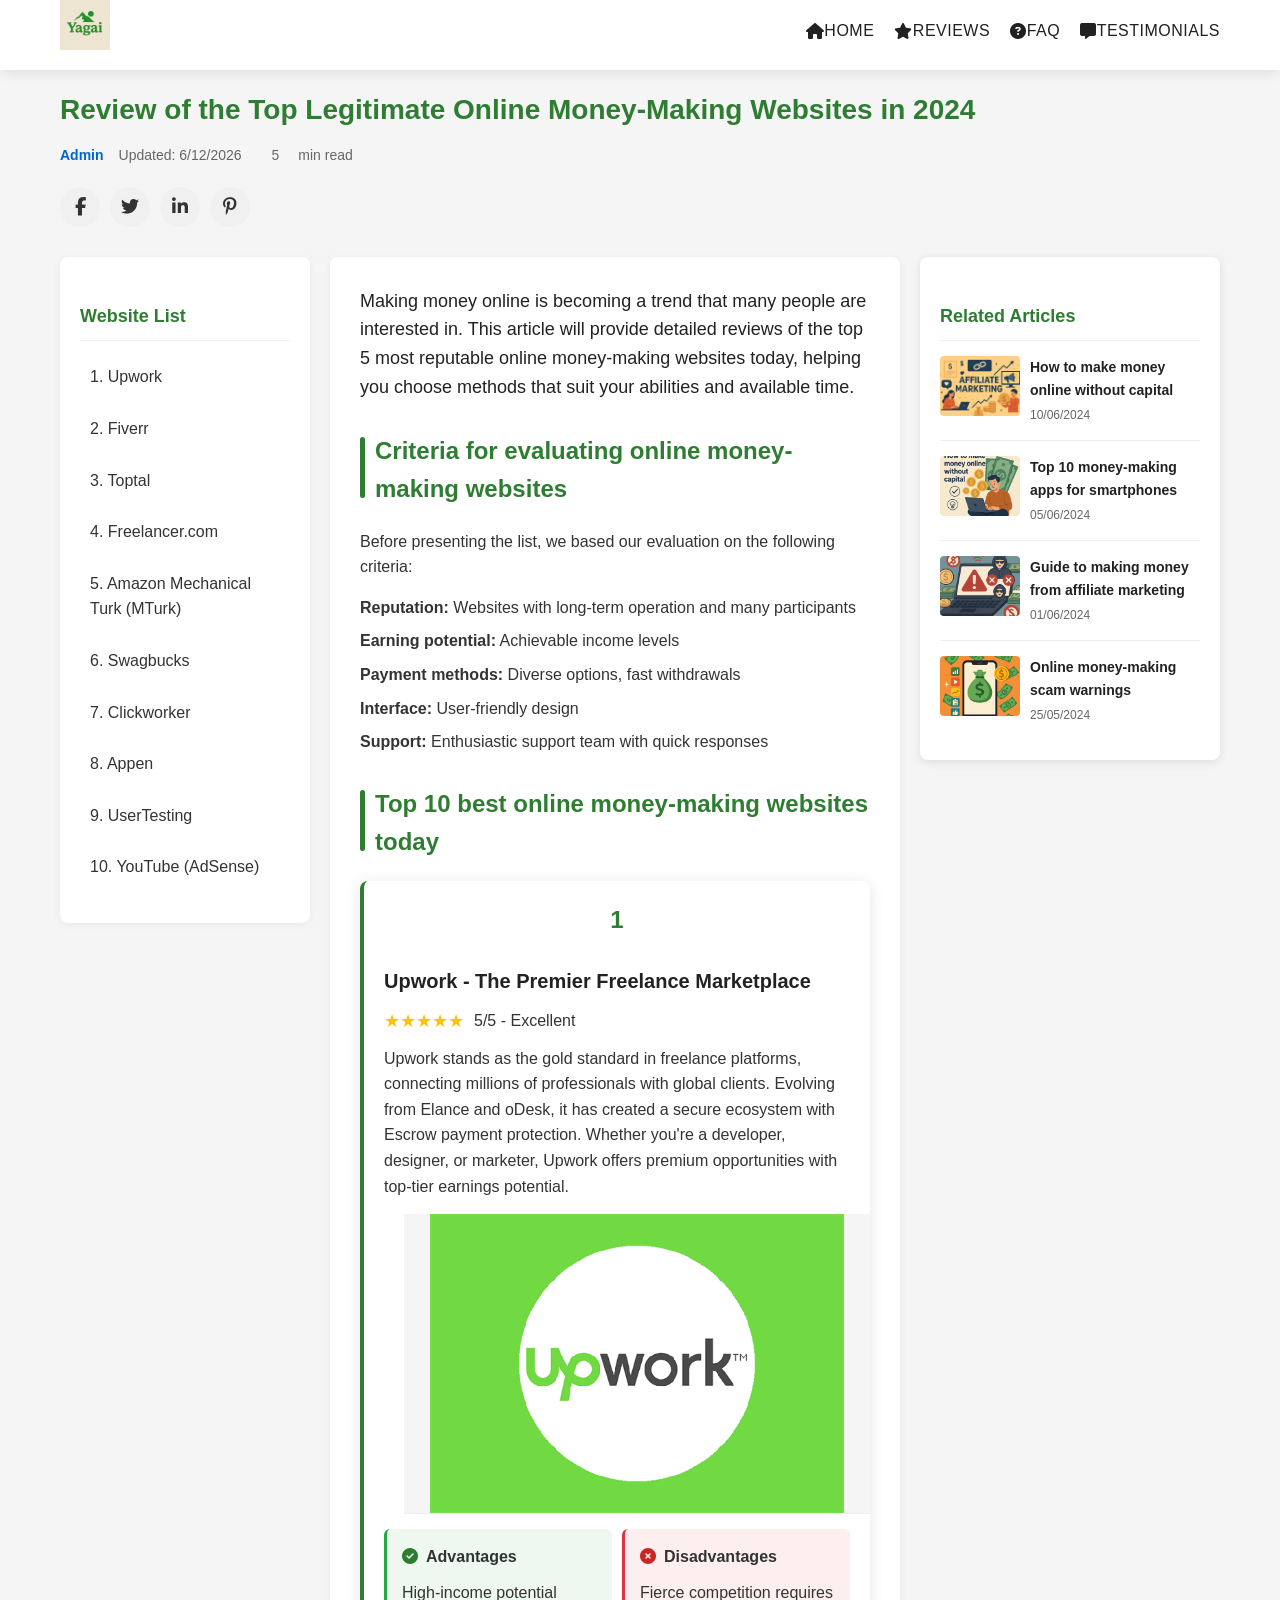
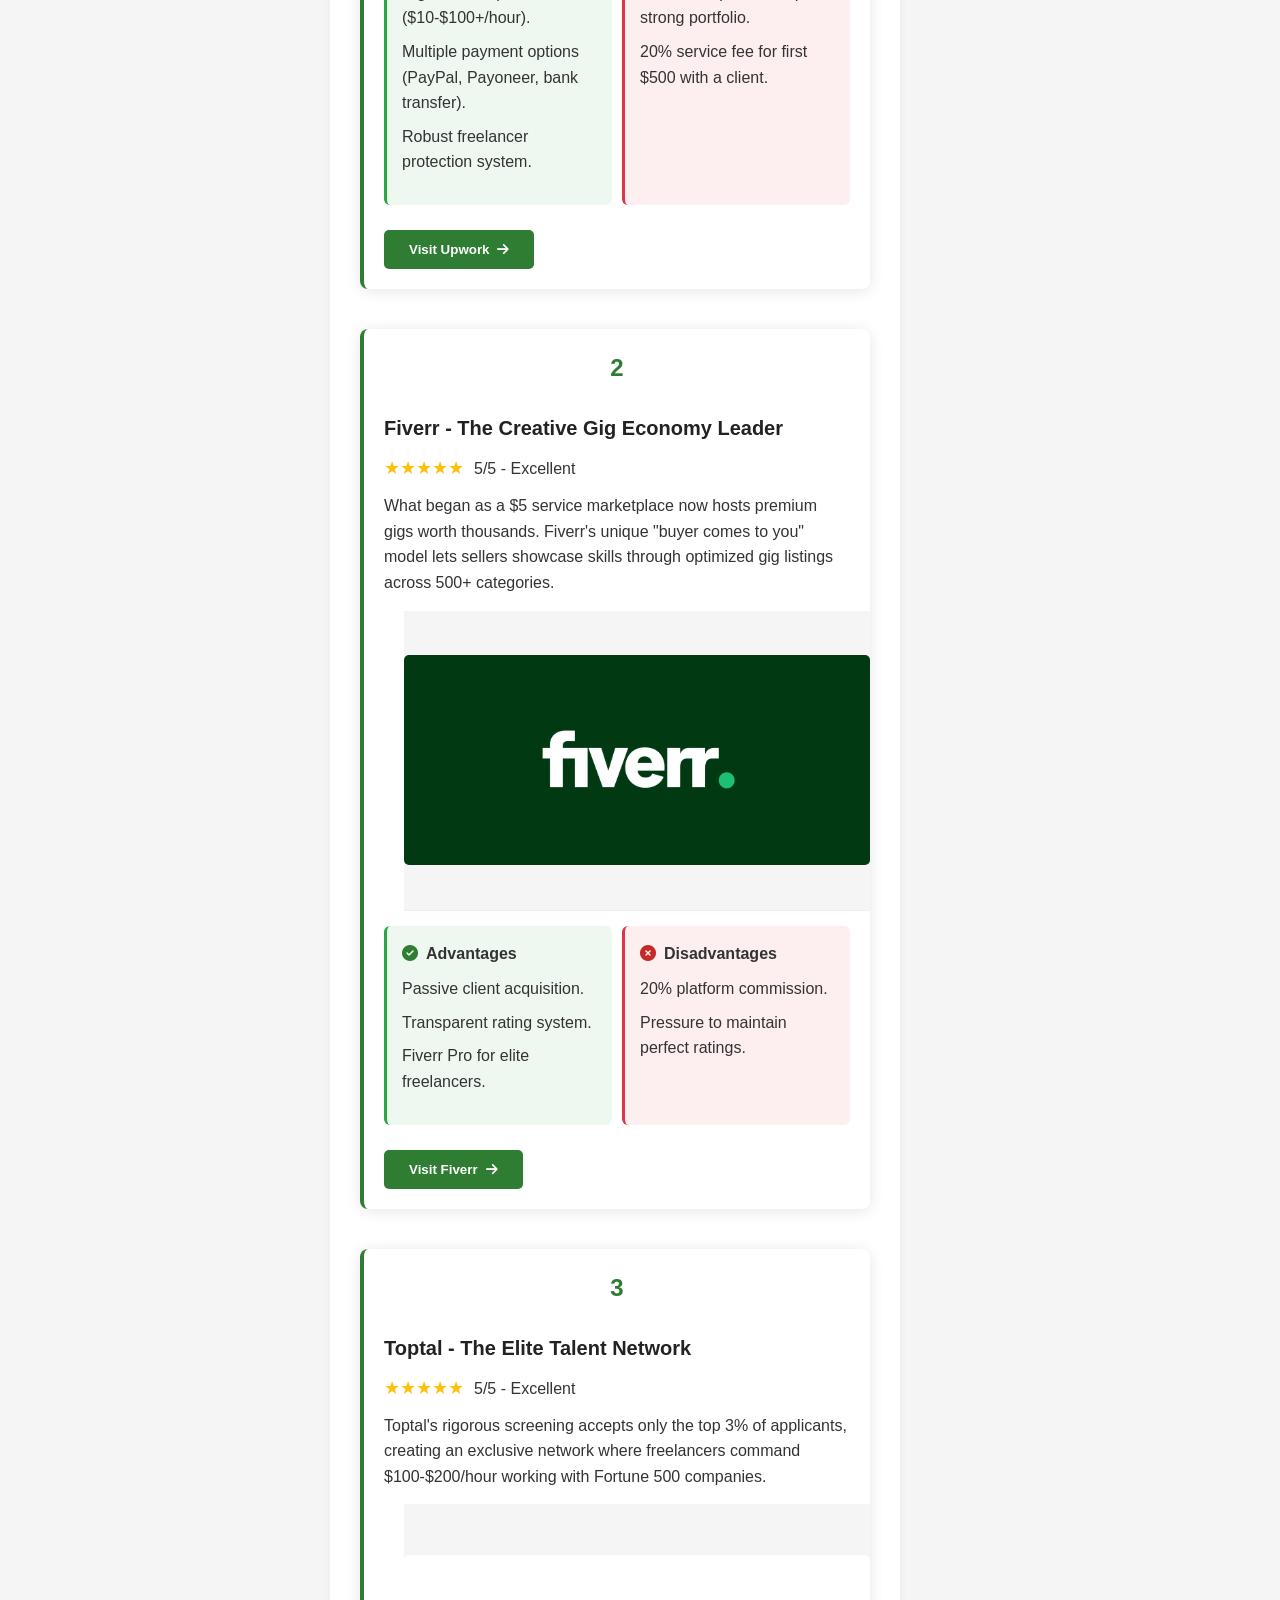
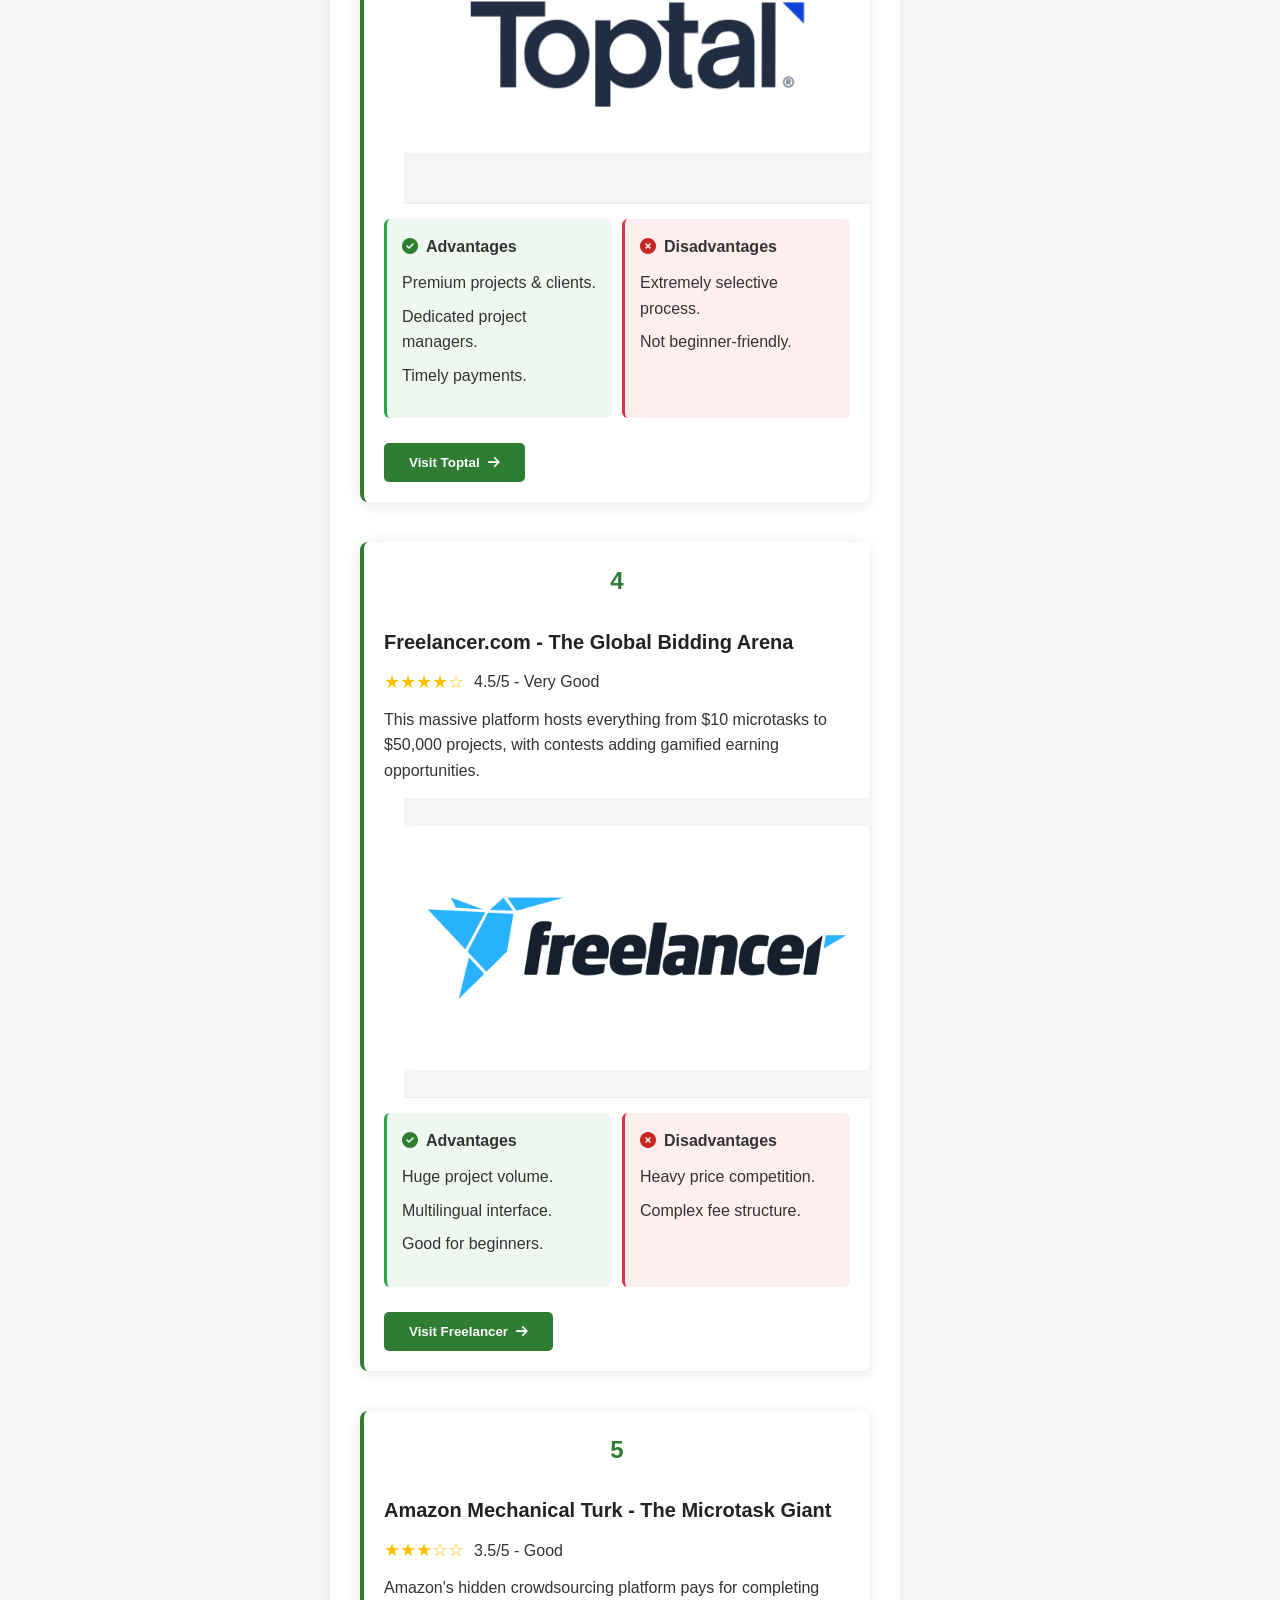
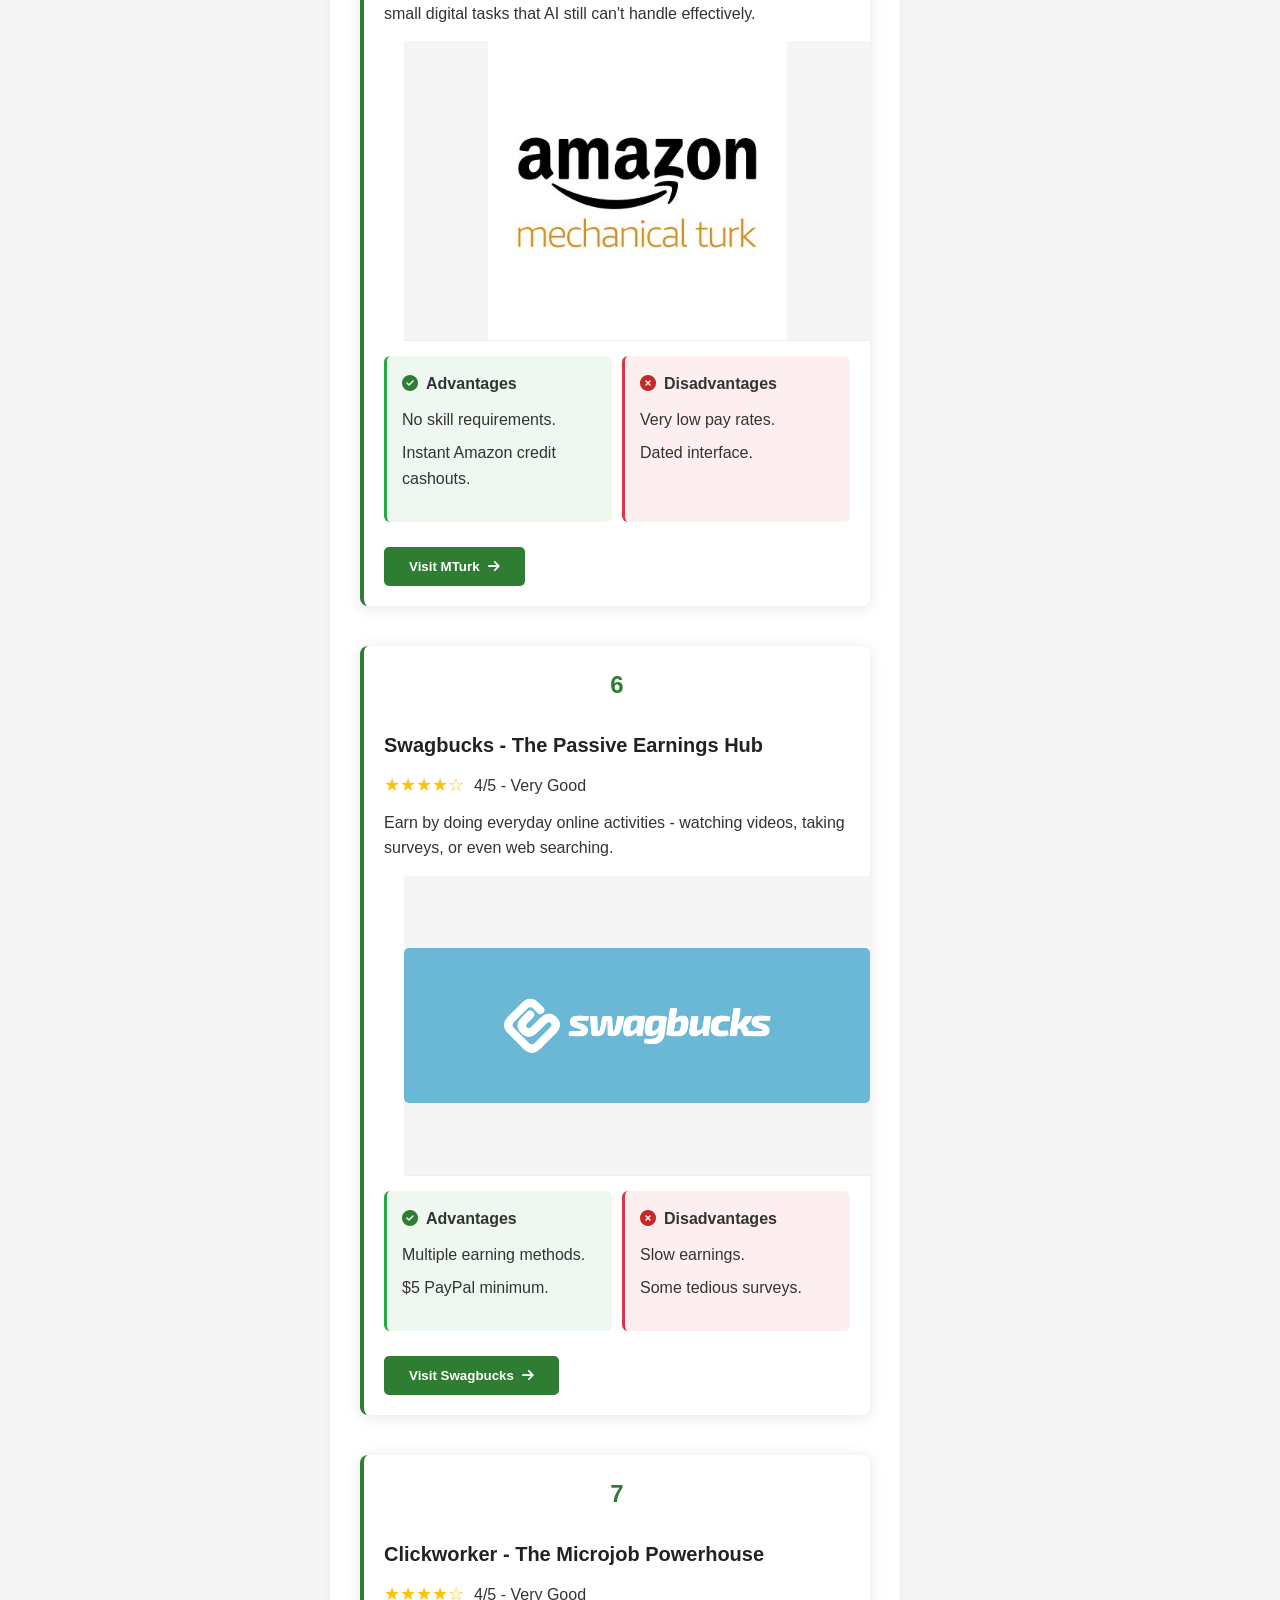
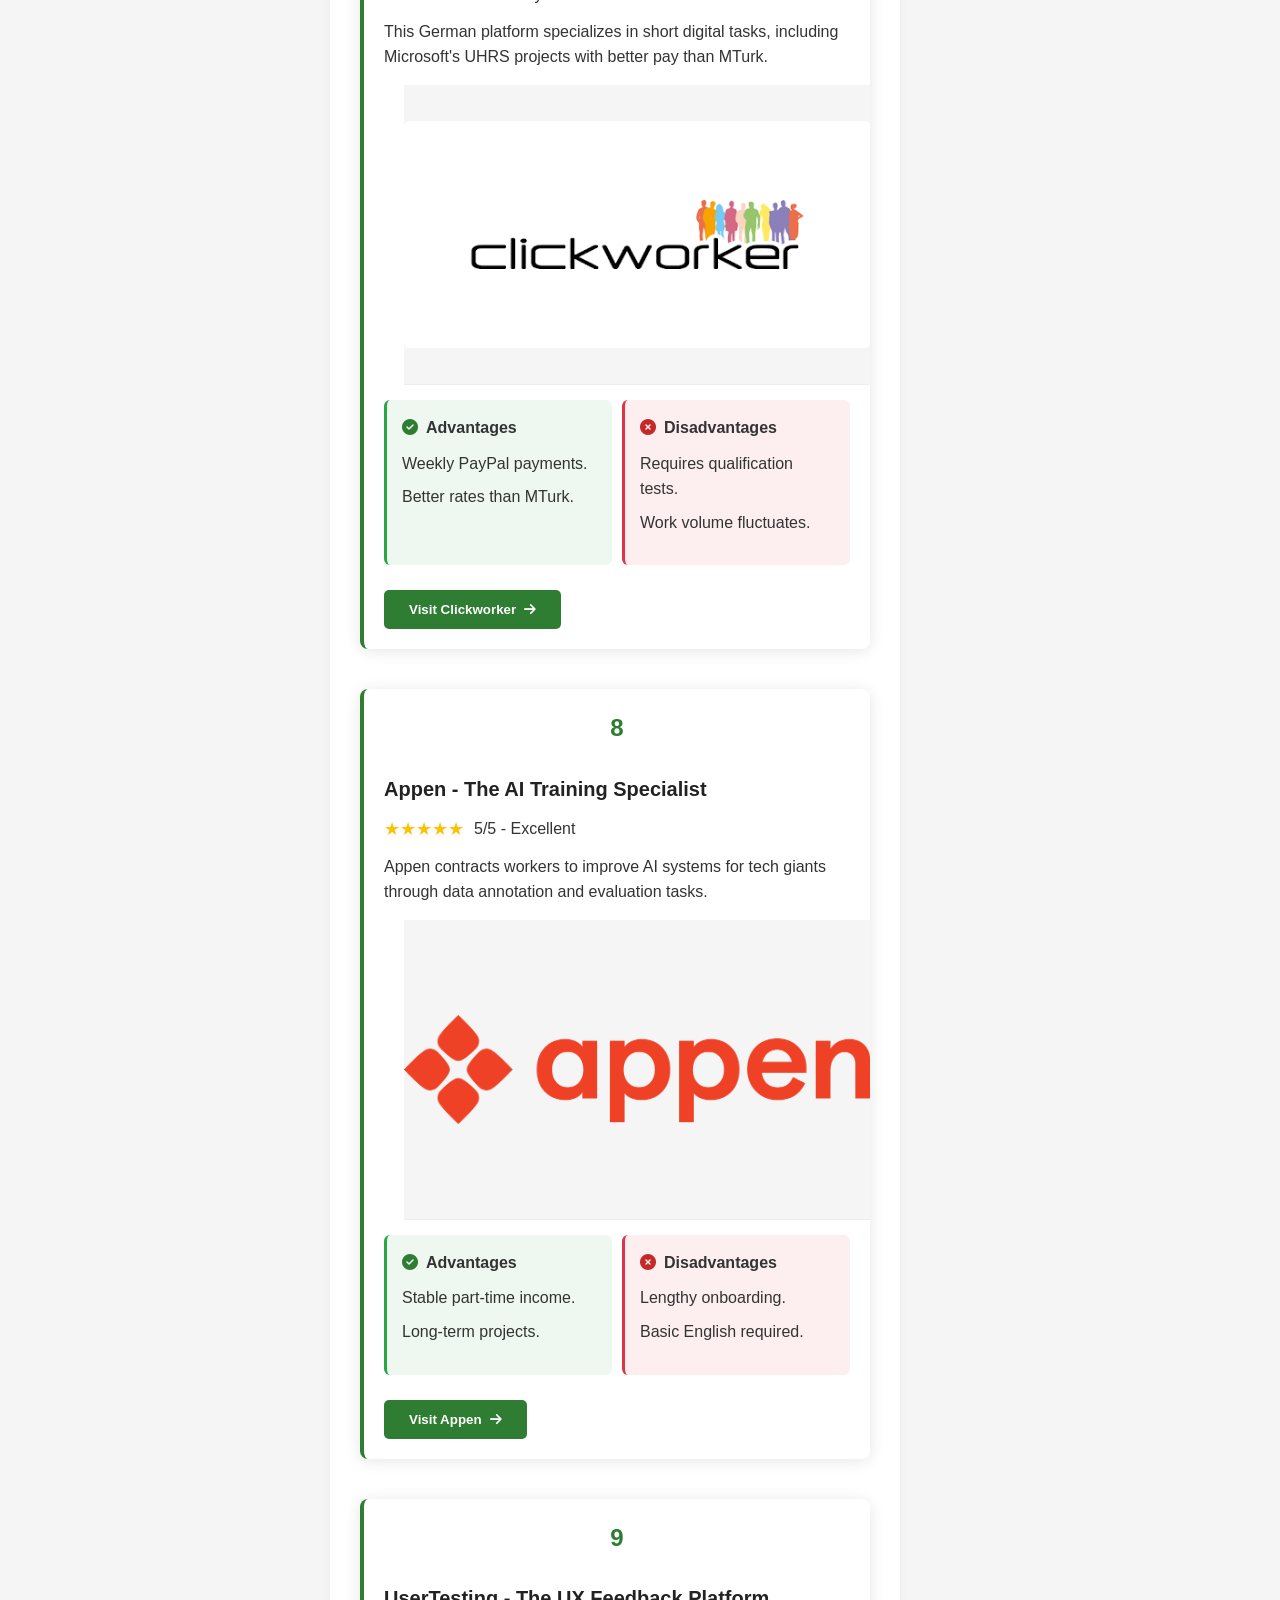
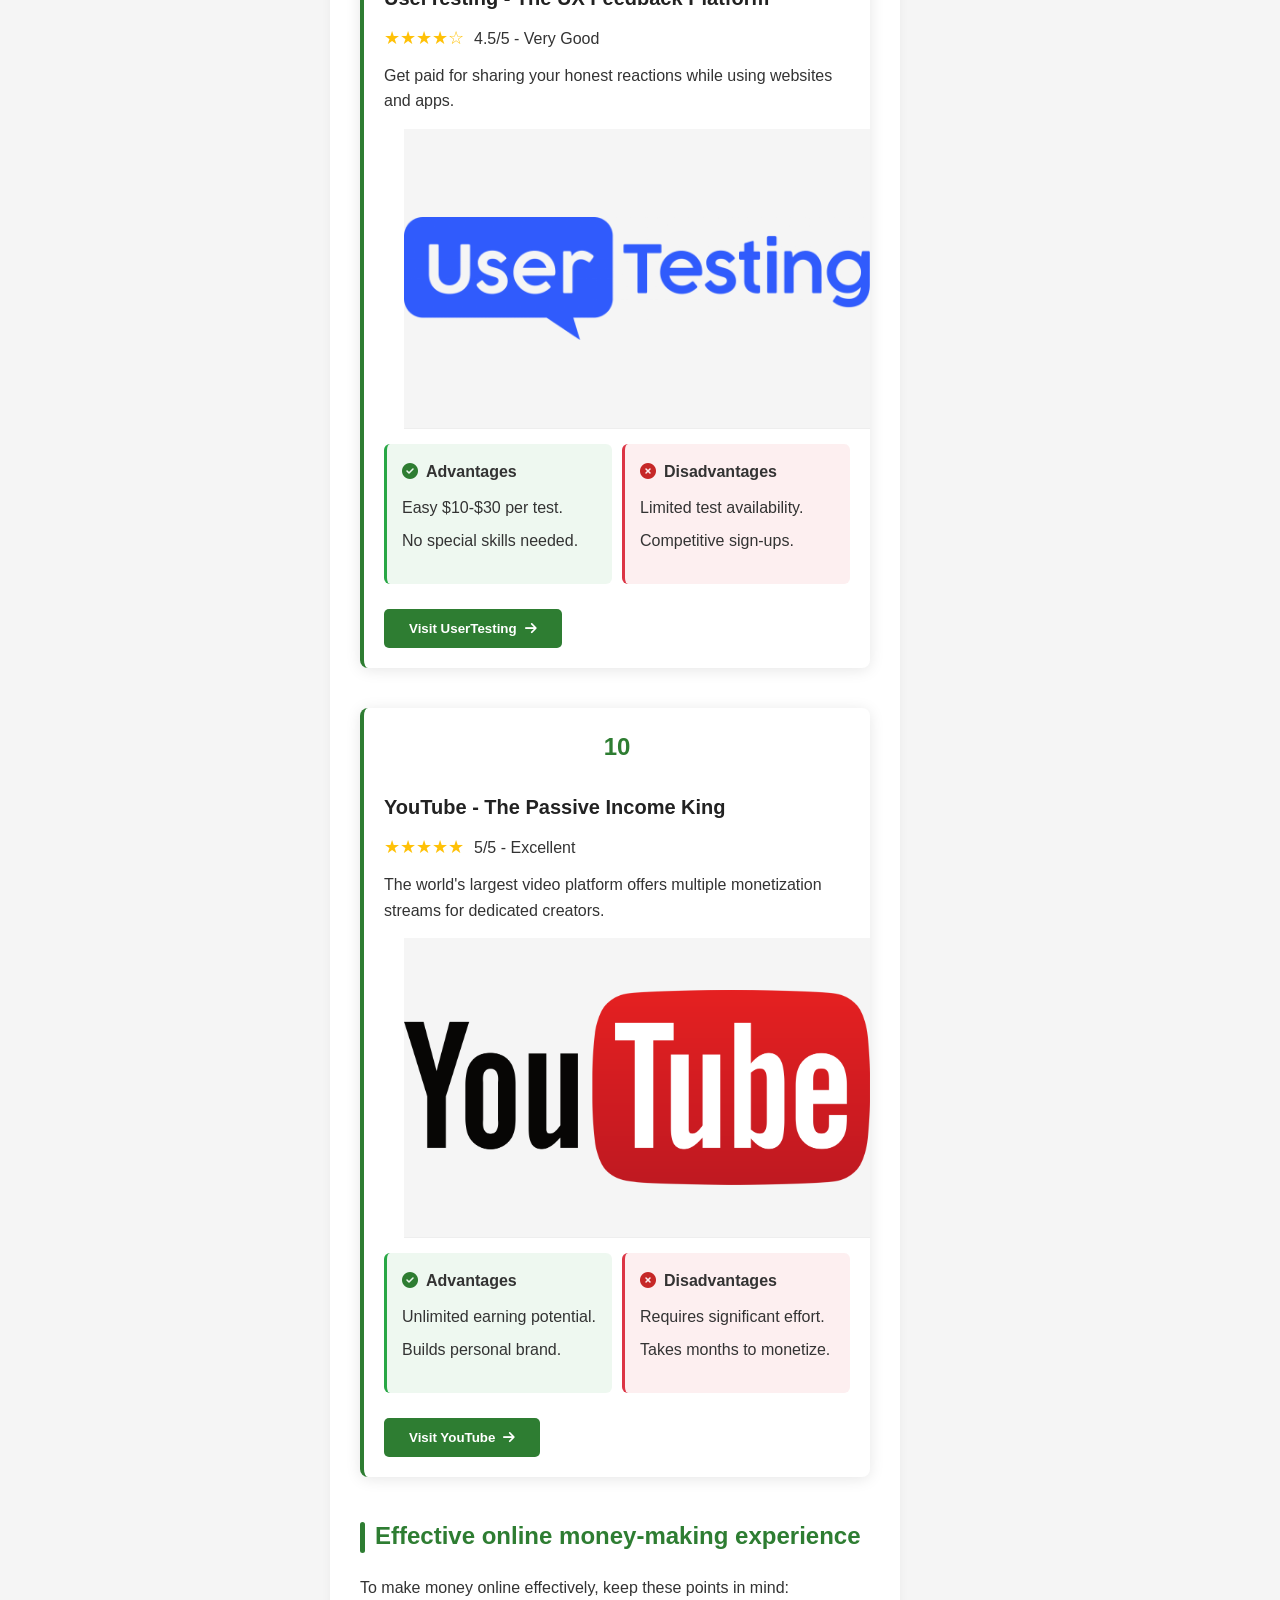
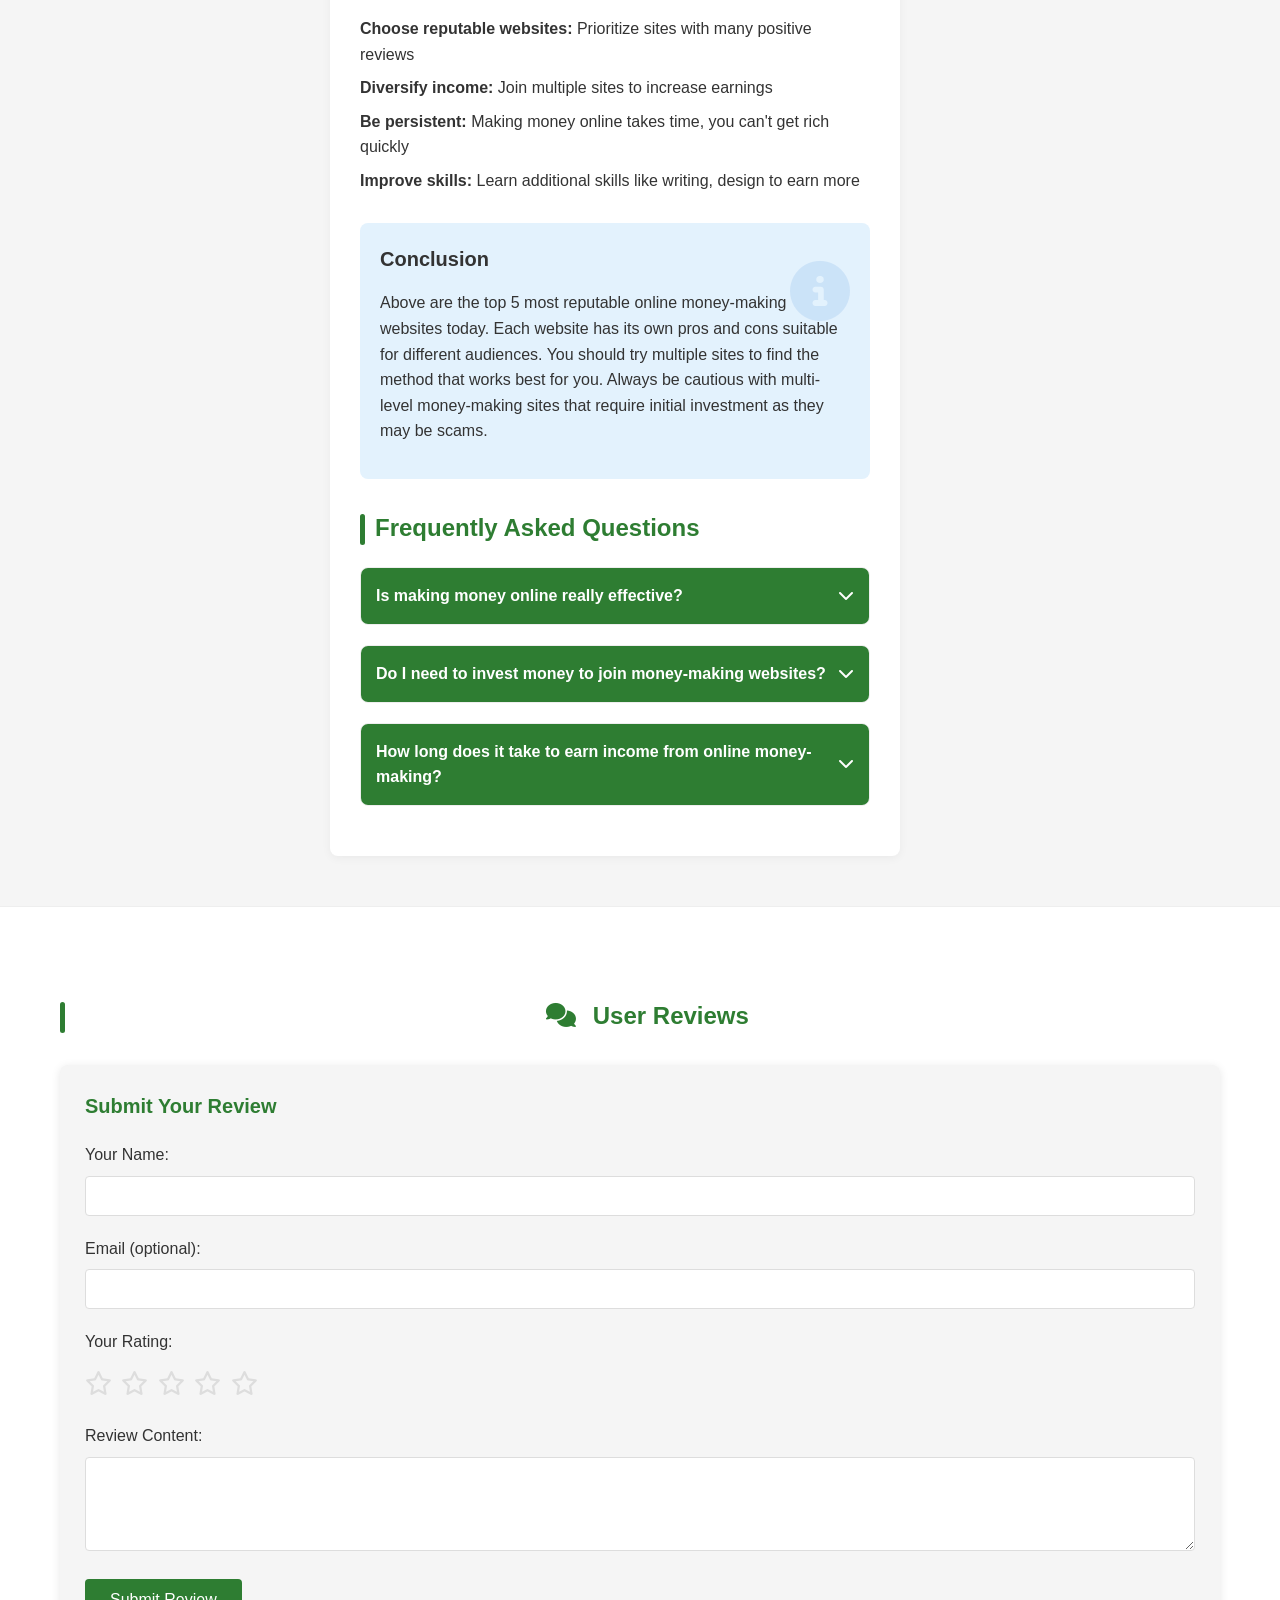
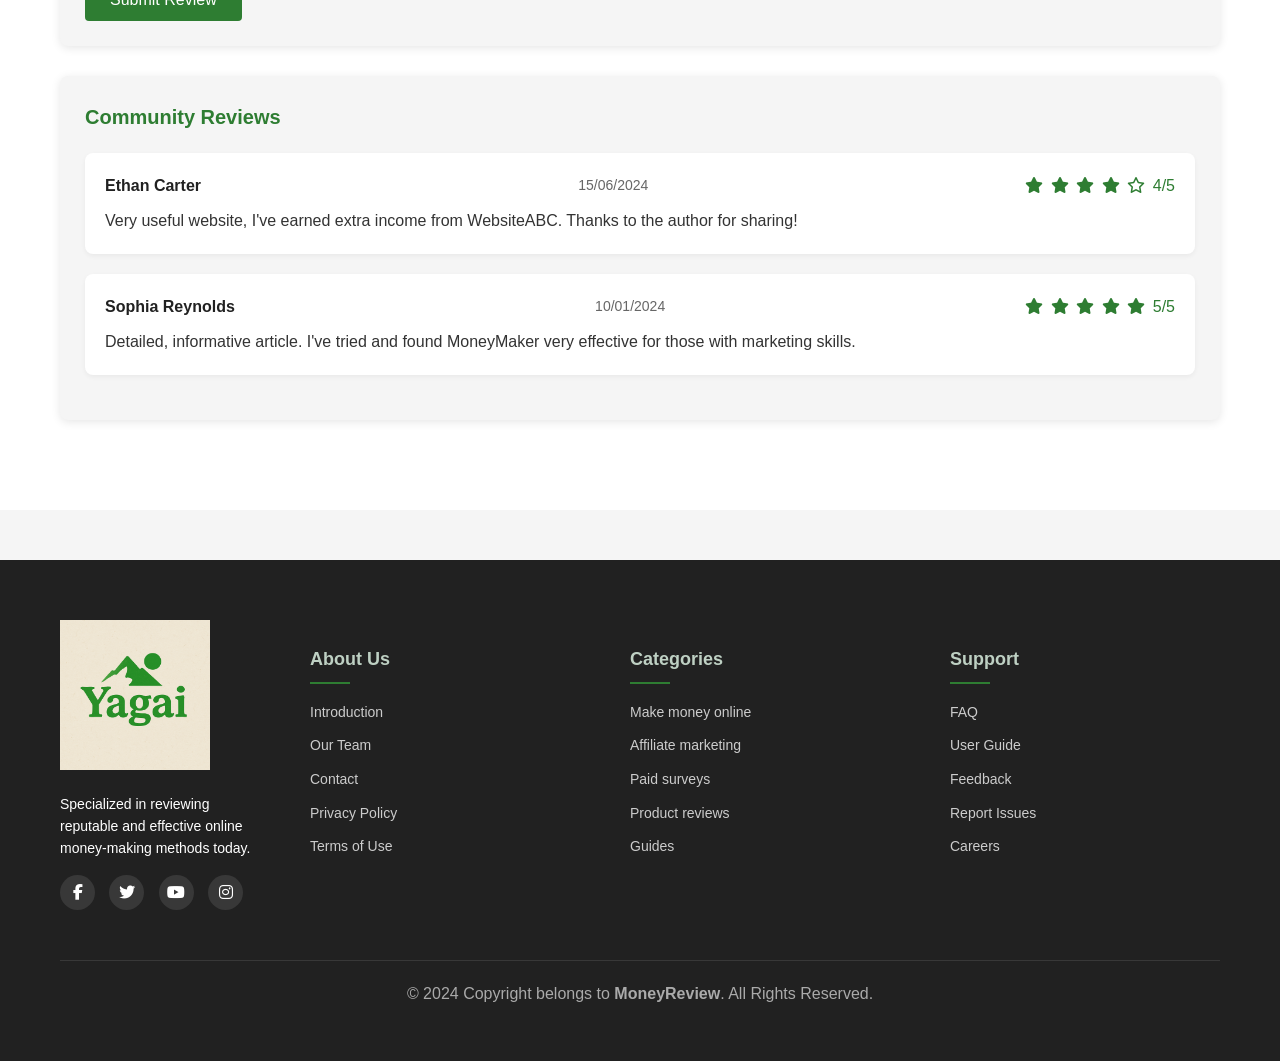
==== index.html @ a1ec7b5f "Update index.html" ====
<!DOCTYPE html>
<html lang="en">
<head>
    <meta charset="UTF-8">
    <meta name="viewport" content="width=device-width, initial-scale=1.0">
    <title>Review of the Top Legitimate Online Money-Making Websites in 2024</title>
    <link rel="stylesheet" href="https://cdnjs.cloudflare.com/ajax/libs/font-awesome/6.4.0/css/all.min.css">
    <link rel="stylesheet" href="test1.css">
    <meta name="ppck-ver" content="dd9d8b29a60fdb5a1adfb98d3df5ed04" />
</head>
<body>
    <div class="loading-bar" id="loadingBar"></div>
    
    <header>
          <div class="header-container">
            <div class="logo">
                <img src="logo.png" alt="MoneyReview Logo">
            </div>
            
            <button class="mobile-menu-btn" id="mobileMenuBtn">
                <i class="fas fa-bars"></i>
            </button>
            
            <nav class="main-nav" id="mainNav">
                <ul>
                    <li><a href="#"><i class="fas fa-home"></i> Home</a></li>
                    <li><a href="#top5"><i class="fas fa-star"></i> Reviews</a></li>
                    <li><a href="#faq"><i class="fas fa-question-circle"></i> FAQ</a></li>
                    <li><a href="#reviews"><i class="fas fa-comment-alt"></i> Testimonials</a></li>
                </ul>
            </nav>
        </div>
    </header>
    
    <div class="container">
        <article>
            <div class="article-header">
                <h1 id="articleTitle">Review of the Top Legitimate Online Money-Making Websites in 2024</h1>
                <div class="meta">
                    <span class="author">Admin</span>
                    <span>Updated: <span id="updateDate">15/06/2024</span></span>
                    <span><span id="readTime">15</span> min read</span>
                </div>
                <div class="social-share">
                    <a href="#" class="facebook" onclick="shareOnFacebook()"><i class="fab fa-facebook-f"></i></a>
                    <a href="#" class="twitter" onclick="shareOnTwitter()"><i class="fab fa-twitter"></i></a>
                    <a href="#" class="linkedin" onclick="shareOnLinkedIn()"><i class="fab fa-linkedin-in"></i></a>
                    <a href="#" class="pinterest" onclick="shareOnPinterest()"><i class="fab fa-pinterest-p"></i></a>
                </div>
            </div>
            
            <div class="article-wrapper">
                <!-- New vertical side menu -->
                <nav class="side-menu" id="sideMenu">
                    <h3 class="menu-title">Website List</h3>
                    <ul class="menu-list">
                        <li><a href="#website1" class="menu-link">1. Upwork</a></li>
                        <li><a href="#website2" class="menu-link">2. Fiverr</a></li>
                        <li><a href="#website3" class="menu-link">3. Toptal</a></li>
                        <li><a href="#website4" class="menu-link">4. Freelancer.com</a></li>
                        <li><a href="#website5" class="menu-link">5. Amazon Mechanical Turk (MTurk)</a></li>
                        <li><a href="#website6" class="menu-link">6. Swagbucks</a></li>
                        <li><a href="#website7" class="menu-link">7. Clickworker</a></li>
                        <li><a href="#website8" class="menu-link">8. Appen</a></li>
                        <li><a href="#website9" class="menu-link">9. UserTesting</a></li>
                        <li><a href="#website10" class="menu-link">10. YouTube (AdSense)</a></li>

                        <!-- Add other items similarly -->
                    </ul>
                </nav>
                
                <!-- Current article content -->
                <div class="article-content" id="articleContent">
                    <p class="intro">Making money online is becoming a trend that many people are interested in. This article will provide detailed reviews of the top 5 most reputable online money-making websites today, helping you choose methods that suit your abilities and available time.</p>
                    
                    <h2>Criteria for evaluating online money-making websites</h2>
                    <p>Before presenting the list, we based our evaluation on the following criteria:</p>
                    <ul>
                        <li><strong>Reputation:</strong> Websites with long-term operation and many participants</li>
                        <li><strong>Earning potential:</strong> Achievable income levels</li>
                        <li><strong>Payment methods:</strong> Diverse options, fast withdrawals</li>
                        <li><strong>Interface:</strong> User-friendly design</li>
                        <li><strong>Support:</strong> Enthusiastic support team with quick responses</li>
                    </ul>
                    <div id="top5">
                    <h2>Top 10 best online money-making websites today</h2>
                    
                    <div class="web-item" id="website1">
    <div class="web-rank">1</div>
    <div class="web-info">
        <h3 class="web-name">Upwork - The Premier Freelance Marketplace</h3>
        <div class="rating">
            <div class="stars">★★★★★</div>
            <span>5/5 - Excellent</span>
        </div>
        <p>Upwork stands as the gold standard in freelance platforms, connecting millions of professionals with global clients. Evolving from Elance and oDesk, it has created a secure ecosystem with Escrow payment protection. Whether you're a developer, designer, or marketer, Upwork offers premium opportunities with top-tier earnings potential.</p>
        <div class="web-image">
          <img src="upwork.png" alt="Upwork" loading="lazy">
        </div>
        <div class="pros-cons">
            <div class="pros">
                <h4>Advantages</h4>
                <ul>
                    <li>High-income potential ($10-$100+/hour).</li>
                    <li>Multiple payment options (PayPal, Payoneer, bank transfer).</li>
                    <li>Robust freelancer protection system.</li>
                </ul>
            </div>
            <div class="cons">
                <h4>Disadvantages</h4>
                <ul>
                    <li>Fierce competition requires strong portfolio.</li>
                    <li>20% service fee for first $500 with a client.</li>
                </ul>
            </div>
        </div>
        <button class="visit-btn" onclick="visitWebsite('website1', 'https://www.upwork.com')">Visit Upwork</button>
    </div>
</div>

<div class="web-item" id="website2">
    <div class="web-rank">2</div>
    <div class="web-info">
        <h3 class="web-name">Fiverr - The Creative Gig Economy Leader</h3>
        <div class="rating">
            <div class="stars">★★★★★</div>
            <span>5/5 - Excellent</span>
        </div>
        <p>What began as a $5 service marketplace now hosts premium gigs worth thousands. Fiverr's unique "buyer comes to you" model lets sellers showcase skills through optimized gig listings across 500+ categories.</p>
        <div class="web-image">
          <img src="fiverr.png" alt="Fiverr" loading="lazy">
        </div>
        <div class="pros-cons">
            <div class="pros">
                <h4>Advantages</h4>
                <ul>
                    <li>Passive client acquisition.</li>
                    <li>Transparent rating system.</li>
                    <li>Fiverr Pro for elite freelancers.</li>
                </ul>
            </div>
            <div class="cons">
                <h4>Disadvantages</h4>
                <ul>
                    <li>20% platform commission.</li>
                    <li>Pressure to maintain perfect ratings.</li>
                </ul>
            </div>
        </div>
        <button class="visit-btn" onclick="visitWebsite('website2', 'https://www.fiverr.com')">Visit Fiverr</button>
    </div>
</div>

<div class="web-item" id="website3">
    <div class="web-rank">3</div>
    <div class="web-info">
        <h3 class="web-name">Toptal - The Elite Talent Network</h3>
        <div class="rating">
            <div class="stars">★★★★★</div>
            <span>5/5 - Excellent</span>
        </div>
        <p>Toptal's rigorous screening accepts only the top 3% of applicants, creating an exclusive network where freelancers command $100-$200/hour working with Fortune 500 companies.</p>
        <div class="web-image">
          <img src="toptal.png" alt="Toptal" loading="lazy">
        </div>
        <div class="pros-cons">
            <div class="pros">
                <h4>Advantages</h4>
                <ul>
                    <li>Premium projects & clients.</li>
                    <li>Dedicated project managers.</li>
                    <li>Timely payments.</li>
                </ul>
            </div>
            <div class="cons">
                <h4>Disadvantages</h4>
                <ul>
                    <li>Extremely selective process.</li>
                    <li>Not beginner-friendly.</li>
                </ul>
            </div>
        </div>
        <button class="visit-btn" onclick="visitWebsite('website3', 'https://www.toptal.com')">Visit Toptal</button>
    </div>
</div>

<div class="web-item" id="website4">
    <div class="web-rank">4</div>
    <div class="web-info">
        <h3 class="web-name">Freelancer.com - The Global Bidding Arena</h3>
        <div class="rating">
            <div class="stars">★★★★☆</div>
            <span>4.5/5 - Very Good</span>
        </div>
        <p>This massive platform hosts everything from $10 microtasks to $50,000 projects, with contests adding gamified earning opportunities.</p>
        <div class="web-image">
          <img src="freelancer.png" alt="Freelancer" loading="lazy">
        </div>
        <div class="pros-cons">
            <div class="pros">
                <h4>Advantages</h4>
                <ul>
                    <li>Huge project volume.</li>
                    <li>Multilingual interface.</li>
                    <li>Good for beginners.</li>
                </ul>
            </div>
            <div class="cons">
                <h4>Disadvantages</h4>
                <ul>
                    <li>Heavy price competition.</li>
                    <li>Complex fee structure.</li>
                </ul>
            </div>
        </div>
        <button class="visit-btn" onclick="visitWebsite('website4', 'https://www.freelancer.com')">Visit Freelancer</button>
    </div>
</div>

<div class="web-item" id="website5">
    <div class="web-rank">5</div>
    <div class="web-info">
        <h3 class="web-name">Amazon Mechanical Turk - The Microtask Giant</h3>
        <div class="rating">
            <div class="stars">★★★☆☆</div>
            <span>3.5/5 - Good</span>
        </div>
        <p>Amazon's hidden crowdsourcing platform pays for completing small digital tasks that AI still can't handle effectively.</p>
        <div class="web-image">
          <img src="amazon.jpg" alt="MTurk" loading="lazy">
        </div>
        <div class="pros-cons">
            <div class="pros">
                <h4>Advantages</h4>
                <ul>
                    <li>No skill requirements.</li>
                    <li>Instant Amazon credit cashouts.</li>
                </ul>
            </div>
            <div class="cons">
                <h4>Disadvantages</h4>
                <ul>
                    <li>Very low pay rates.</li>
                    <li>Dated interface.</li>
                </ul>
            </div>
        </div>
        <button class="visit-btn" onclick="visitWebsite('website5', 'https://www.mturk.com')">Visit MTurk</button>
    </div>
</div>

<div class="web-item" id="website6">
    <div class="web-rank">6</div>
    <div class="web-info">
        <h3 class="web-name">Swagbucks - The Passive Earnings Hub</h3>
        <div class="rating">
            <div class="stars">★★★★☆</div>
            <span>4/5 - Very Good</span>
        </div>
        <p>Earn by doing everyday online activities - watching videos, taking surveys, or even web searching.</p>
        <div class="web-image">
          <img src="swagbucks.png" alt="Swagbucks" loading="lazy">
        </div>
        <div class="pros-cons">
            <div class="pros">
                <h4>Advantages</h4>
                <ul>
                    <li>Multiple earning methods.</li>
                    <li>$5 PayPal minimum.</li>
                </ul>
            </div>
            <div class="cons">
                <h4>Disadvantages</h4>
                <ul>
                    <li>Slow earnings.</li>
                    <li>Some tedious surveys.</li>
                </ul>
            </div>
        </div>
        <button class="visit-btn" onclick="visitWebsite('website6', 'https://www.swagbucks.com')">Visit Swagbucks</button>
    </div>
</div>

<div class="web-item" id="website7">
    <div class="web-rank">7</div>
    <div class="web-info">
        <h3 class="web-name">Clickworker - The Microjob Powerhouse</h3>
        <div class="rating">
            <div class="stars">★★★★☆</div>
            <span>4/5 - Very Good</span>
        </div>
        <p>This German platform specializes in short digital tasks, including Microsoft's UHRS projects with better pay than MTurk.</p>
        <div class="web-image">
          <img src="clickworker.png" alt="Clickworker" loading="lazy">
        </div>
        <div class="pros-cons">
            <div class="pros">
                <h4>Advantages</h4>
                <ul>
                    <li>Weekly PayPal payments.</li>
                    <li>Better rates than MTurk.</li>
                </ul>
            </div>
            <div class="cons">
                <h4>Disadvantages</h4>
                <ul>
                    <li>Requires qualification tests.</li>
                    <li>Work volume fluctuates.</li>
                </ul>
            </div>
        </div>
        <button class="visit-btn" onclick="visitWebsite('website7', 'https://www.clickworker.com')">Visit Clickworker</button>
    </div>
</div>

<div class="web-item" id="website8">
    <div class="web-rank">8</div>
    <div class="web-info">
        <h3 class="web-name">Appen - The AI Training Specialist</h3>
        <div class="rating">
            <div class="stars">★★★★★</div>
            <span>5/5 - Excellent</span>
        </div>
        <p>Appen contracts workers to improve AI systems for tech giants through data annotation and evaluation tasks.</p>
        <div class="web-image">
          <img src="Appen.webp" alt="Appen" loading="lazy">
        </div>
        <div class="pros-cons">
            <div class="pros">
                <h4>Advantages</h4>
                <ul>
                    <li>Stable part-time income.</li>
                    <li>Long-term projects.</li>
                </ul>
            </div>
            <div class="cons">
                <h4>Disadvantages</h4>
                <ul>
                    <li>Lengthy onboarding.</li>
                    <li>Basic English required.</li>
                </ul>
            </div>
        </div>
        <button class="visit-btn" onclick="visitWebsite('website8', 'https://www.appen.com')">Visit Appen</button>
    </div>
</div>

<div class="web-item" id="website9">
    <div class="web-rank">9</div>
    <div class="web-info">
        <h3 class="web-name">UserTesting - The UX Feedback Platform</h3>
        <div class="rating">
            <div class="stars">★★★★☆</div>
            <span>4.5/5 - Very Good</span>
        </div>
        <p>Get paid for sharing your honest reactions while using websites and apps.</p>
        <div class="web-image">
          <img src="user.webp" alt="UserTesting" loading="lazy">
        </div>
        <div class="pros-cons">
            <div class="pros">
                <h4>Advantages</h4>
                <ul>
                    <li>Easy $10-$30 per test.</li>
                    <li>No special skills needed.</li>
                </ul>
            </div>
            <div class="cons">
                <h4>Disadvantages</h4>
                <ul>
                    <li>Limited test availability.</li>
                    <li>Competitive sign-ups.</li>
                </ul>
            </div>
        </div>
        <button class="visit-btn" onclick="visitWebsite('website9', 'https://www.usertesting.com')">Visit UserTesting</button>
    </div>
</div>

<div class="web-item" id="website10">
    <div class="web-rank">10</div>
    <div class="web-info">
        <h3 class="web-name">YouTube - The Passive Income King</h3>
        <div class="rating">
            <div class="stars">★★★★★</div>
            <span>5/5 - Excellent</span>
        </div>
        <p>The world's largest video platform offers multiple monetization streams for dedicated creators.</p>
        <div class="web-image">
          <img src="youtube.png" alt="YouTube" loading="lazy">
        </div>
        <div class="pros-cons">
            <div class="pros">
                <h4>Advantages</h4>
                <ul>
                    <li>Unlimited earning potential.</li>
                    <li>Builds personal brand.</li>
                </ul>
            </div>
            <div class="cons">
                <h4>Disadvantages</h4>
                <ul>
                    <li>Requires significant effort.</li>
                    <li>Takes months to monetize.</li>
                </ul>
            </div>
        </div>
        <button class="visit-btn" onclick="visitWebsite('website10', 'https://www.youtube.com')">Visit YouTube</button>
    </div>
</div>
                    
                    <!-- Other websites can be added similarly -->
                    
                    <h2>Effective online money-making experience</h2>
                    <p>To make money online effectively, keep these points in mind:</p>
                    <ul>
                        <li><strong>Choose reputable websites:</strong> Prioritize sites with many positive reviews</li>
                        <li><strong>Diversify income:</strong> Join multiple sites to increase earnings</li>
                        <li><strong>Be persistent:</strong> Making money online takes time, you can't get rich quickly</li>
                        <li><strong>Improve skills:</strong> Learn additional skills like writing, design to earn more</li>
                    </ul>
                    
                    <div class="conclusion">
                        <h3>Conclusion</h3>
                        <p>Above are the top 5 most reputable online money-making websites today. Each website has its own pros and cons suitable for different audiences. You should try multiple sites to find the method that works best for you. Always be cautious with multi-level money-making sites that require initial investment as they may be scams.</p>
                    </div>
                    </div>
                    
                    <h2 id="faq">Frequently Asked Questions</h2>
                    
                    <div class="faq-item">
                        <div class="faq-question" onclick="toggleFAQ(this)">Is making money online really effective?</div>
                        <div class="faq-answer">
                            <p>Yes, but understand that making money online isn't a get-rich-quick scheme. You can earn extra income from a few hundred thousand to several million per month depending on time and effort invested.</p>
                        </div>
                    </div>
                    
                    <div class="faq-item">
                        <div class="faq-question" onclick="toggleFAQ(this)">Do I need to invest money to join money-making websites?</div>
                        <div class="faq-answer">
                            <p>Reputable money-making websites don't require you to invest money to participate. If any site asks for upfront payment, be cautious as it might be a scam.</p>
                        </div>
                    </div>
                    
                    <div class="faq-item">
                        <div class="faq-question" onclick="toggleFAQ(this)">How long does it take to earn income from online money-making?</div>
                        <div class="faq-answer">
                            <p>It depends on the method you choose. With survey sites, you can earn money the same day. With affiliate marketing, it might take weeks to months to build a stable income source.</p>
                        </div>
                    </div>
                    
                </div>
                <aside class="related-articles">
                    <h3 class="related-title">Related Articles</h3>
                    <div class="related-item">
                        <div class="related-image">
                            <img src="test2.png" alt="Related article" loading="lazy">
                        </div>
                        <div class="related-content">
                            <h4><a href="#">How to make money online without capital</a></h4>
                            <div class="related-date">10/06/2024</div>
                        </div>
                    </div>
                    <div class="related-item">
                        <div class="related-image">
                            <img src="test1.png" alt="Related article" loading="lazy">
                        </div>
                        <div class="related-content">
                            <h4><a href="#">Top 10 money-making apps for smartphones</a></h4>
                            <div class="related-date">05/06/2024</div>
                        </div>
                    </div>
                    <div class="related-item">
                        <div class="related-image">
                            <img src="test3.png" alt="Related article" loading="lazy">
                        </div>
                        <div class="related-content">
                            <h4><a href="#">Guide to making money from affiliate marketing</a></h4>
                            <div class="related-date">01/06/2024</div>
                        </div>
                    </div>
                    <div class="related-item">
                        <div class="related-image">
                            <img src="test4.png" alt="Related article" loading="lazy">
                        </div>
                        <div class="related-content">
                            <h4><a href="#">Online money-making scam warnings</a></h4>
                            <div class="related-date">25/05/2024</div>
                        </div>
                    </div>
                </aside>
            </div>
        </article>
    </div>
    
    <div class="back-to-top" id="backToTop" onclick="scrollToTop()">
        <i class="fas fa-arrow-up"></i>
    </div>
    
    <div class="notification" id="notification">
        Redirecting to website...
    </div>
    <section id="reviews" class="review-section">
    <div class="container">
        <h2><i class="fas fa-comments"></i> User Reviews</h2>
        
        <!-- Review form -->
        <div class="review-form">
            <h3>Submit Your Review</h3>
            <form id="reviewForm">
                <div class="form-group">
                    <label for="userName">Your Name:</label>
                    <input type="text" id="userName" name="userName" required>
                </div>
                
                <div class="form-group">
                    <label for="userEmail">Email (optional):</label>
                    <input type="email" id="userEmail" name="userEmail">
                </div>
                
                <div class="form-group">
                    <label>Your Rating:</label>
                    <div class="rating-input">
                        <span class="star" data-value="1"><i class="far fa-star"></i></span>
                        <span class="star" data-value="2"><i class="far fa-star"></i></span>
                        <span class="star" data-value="3"><i class="far fa-star"></i></span>
                        <span class="star" data-value="4"><i class="far fa-star"></i></span>
                        <span class="star" data-value="5"><i class="far fa-star"></i></span>
                        <input type="hidden" id="ratingValue" name="rating" value="0">
                    </div>
                </div>
                
                <div class="form-group">
                    <label for="reviewText">Review Content:</label>
                    <textarea id="reviewText" name="reviewText" rows="4" required></textarea>
                </div>
                
                <button type="submit" class="submit-btn">Submit Review</button>
            </form>
        </div>
        
        <!-- Review list -->
        <div class="review-list">
            <h3>Community Reviews</h3>
            <div class="reviews-container" id="reviewsContainer">
                <!-- Reviews will be added here via JavaScript -->
                <div class="review-item">
                    <div class="review-header">
                        <span class="review-author">Ethan Carter</span>
                        <span class="review-date">15/06/2024</span>
                        <div class="review-rating">
                            <i class="fas fa-star"></i>
                            <i class="fas fa-star"></i>
                            <i class="fas fa-star"></i>
                            <i class="fas fa-star"></i>
                            <i class="far fa-star"></i>
                            <span>4/5</span>
                        </div>
                    </div>
                    <div class="review-content">
                        <p>Very useful website, I've earned extra income from WebsiteABC. Thanks to the author for sharing!</p>
                    </div>
                </div>
                
                <div class="review-item">
                    <div class="review-header">
                        <span class="review-author">Sophia Reynolds</span>
                        <span class="review-date">10/01/2024</span>
                        <div class="review-rating">
                            <i class="fas fa-star"></i>
                            <i class="fas fa-star"></i>
                            <i class="fas fa-star"></i>
                            <i class="fas fa-star"></i>
                            <i class="fas fa-star"></i>
                            <span>5/5</span>
                        </div>
                    </div>
                    <div class="review-content">
                        <p>Detailed, informative article. I've tried and found MoneyMaker very effective for those with marketing skills.</p>
                    </div>
                </div>
            </div>
        </div>
    </div>
</section>
    <footer>
        <div class="container">
            <div class="footer-content">
                <div class="footer-logo">
                    <img src="logo.png" alt="Logo">
                    <p>Specialized in reviewing reputable and effective online money-making methods today.</p>
                    <div class="footer-social">
                        <a href="#" aria-label="Facebook"><i class="fab fa-facebook-f"></i></a>
                        <a href="#" aria-label="Twitter"><i class="fab fa-twitter"></i></a>
                        <a href="#" aria-label="Youtube"><i class="fab fa-youtube"></i></a>
                        <a href="#" aria-label="Instagram"><i class="fab fa-instagram"></i></a>
                    </div>
                </div>
                
                <div class="footer-links">
                    <h3>About Us</h3>
                    <ul>
                        <li><a href="#">Introduction</a></li>
                        <li><a href="#">Our Team</a></li>
                        <li><a href="#">Contact</a></li>
                        <li><a href="#">Privacy Policy</a></li>
                        <li><a href="#">Terms of Use</a></li>
                    </ul>
                </div>
                
                <div class="footer-links">
                    <h3>Categories</h3>
                    <ul>
                        <li><a href="#">Make money online</a></li>
                        <li><a href="#">Affiliate marketing</a></li>
                        <li><a href="#">Paid surveys</a></li>
                        <li><a href="#">Product reviews</a></li>
                        <li><a href="#">Guides</a></li>
                    </ul>
                </div>
                
                <div class="footer-links">
                    <h3>Support</h3>
                    <ul>
                        <li><a href="#">FAQ</a></li>
                        <li><a href="#">User Guide</a></li>
                        <li><a href="#">Feedback</a></li>
                        <li><a href="#">Report Issues</a></li>
                        <li><a href="#">Careers</a></li>
                    </ul>
                </div>
            </div>
            
            <div class="footer-bottom">
                <p>&copy; 2024 Copyright belongs to <strong>MoneyReview</strong>. All Rights Reserved.</p>
            </div>
        </div>
    </footer>
    
    <script src="test1.js" defer> </script>
</body>
</html>
---- test1.css ----
:root {
            --primary-color: #2e7d32; /* Xanh lá đậm */
            --secondary-color: #4caf50; /* Xanh lá nhạt */
            --dark-color: #212121; /* Đen */
            --light-color: #f5f5f5; /* Nền nhẹ */
            --text-color: #333; /* Chữ chính */
            --text-light: #666; /* Chữ phụ */
            --white: #fff;
            --border-radius: 8px;
            --box-shadow: 0 2px 10px rgba(0,0,0,0.1);
            --transition: all 0.3s ease;
        }
        * {
            margin: 0;
            padding: 0;
            box-sizing: border-box;
            font-family: 'Segoe UI', Tahoma, Geneva, Verdana, sans-serif;
        }
        
        body {
            background-color: var(--light-color);
            color: var(--text-color);
            line-height: 1.6;
        }
        
        .container {
            max-width: 1200px;
            margin: 0 auto;
            padding: 20px;
        }
        
         header {
            background-color: var(--white);
            box-shadow: 0 2px 15px rgba(0, 0, 0, 0.1);
            position: sticky;
            top: 0;
            z-index: 1000;
            padding: 0;
            transition: all 0.3s ease;
        }
        
        .header-container {
            display: flex;
            justify-content: space-between;
            align-items: center;
            max-width: 1200px;
            margin: 0 auto;
            padding: 0 20px;
            height: 70px;
        }
        
        /* Logo */
        .logo {
            display: flex;
            align-items: center;
            text-decoration: none;
        }
        
        .logo img {
            height: 50px; /* Điều chỉnh theo kích thước mong muốn */
            width: auto;
            transition: all 0.3s ease;
            transform-origin: center;
            will-change: transform, filter; /* Tối ưu hiệu ứng */
        }
        
        .logo-text {
           margin-left: 10px;
           font-size: 1.5rem;
           font-weight: 700;
           color: #333;
           transition: all 0.3s ease;
        }

        /* Hiệu ứng khi hover */
        .logo:hover .logo-img {
            transform: scale(1.1) rotate(-5deg);
            filter: drop-shadow(0 0 8px rgba(0, 0, 0, 0.2));
        }

        .logo:hover .logo-text {
            color: #0066ff;
            text-shadow: 0 0 5px rgba(0, 102, 255, 0.2);
        }

        /* Header khi scroll */
        .header.scrolled {
            padding: 10px 0;
            background-color: rgba(255, 255, 255, 0.95);
            box-shadow: 0 2px 15px rgba(0, 0, 0, 0.1);
        }

        .header.scrolled .logo-img {
            height: 40px; /* Thu nhỏ logo khi scroll */
        }

        /* Responsive */
        @media (max-width: 768px) {
            .logo-img {
                height: 40px;
            }
    
            .logo-text {
                font-size: 1.2rem;
            }
    
            .header.scrolled .logo-img {
        height: 35px;
            }
        }
        
        /* Main Navigation */
        .main-nav ul {
            display: flex;
            list-style: none;
            margin: 0;
            padding: 0;
            height: 100%;
        }
        
        .main-nav li {
            position: relative;
            display: flex;
            align-items: center;
        }
        
        .main-nav a {
            color: var(--dark-color);
            text-decoration: none;
            font-weight: 600;
            font-size: 15px;
            padding: 25px 20px;
            display: flex;
            align-items: center;
            height: 100%;
            transition: all 0.3s ease;
            position: relative;
            text-transform: uppercase;
            letter-spacing: 0.5px;
            font-family: 'Segoe UI', Tahoma, Geneva, Verdana, sans-serif;
        }
        
        .main-nav a:hover {
            color: var(--primary-color);
        }
        
        /* Hiệu ứng gạch chân */
        .main-nav a::after {
            content: '';
            position: absolute;
            bottom: 0;
            left: 20px;
            right: 20px;
            height: 3px;
            background-color: var(--primary-color);
            transform: scaleX(0);
            transform-origin: center;
            transition: transform 0.3s ease;
        }
        
        .main-nav a:hover::after,
        .main-nav li.active a::after {
            transform: scaleX(1);
        }
        
        /* Mobile menu button (ẩn trên desktop) */
        .mobile-menu-btn {
            display: none;
            background: none;
            border: none;
            font-size: 24px;
            color: var(--dark-color);
            cursor: pointer;
        }
        
        /* Responsive */
        @media (max-width: 992px) {
            .header-container {
                padding: 0 15px;
            }
            
            .main-nav a {
                padding: 25px 15px;
                font-size: 14px;
            }
        }
        
        @media (max-width: 768px) {
            .header-container {
                height: 60px;
            }
            
            .mobile-menu-btn {
                display: block;
            }
            
            .main-nav {
                position: fixed;
                top: 60px;
                left: 0;
                width: 100%;
                background-color: var(--white);
                box-shadow: 0 5px 10px rgba(0, 0, 0, 0.1);
                transform: translateY(-150%);
                transition: transform 0.3s ease;
                z-index: 999;
            }
            
            .main-nav.active {
                transform: translateY(0);
            }
            
            .main-nav ul {
                flex-direction: column;
                height: auto;
            }
            
            .main-nav li {
                width: 100%;
            }
            
            .main-nav a {
                padding: 15px 20px;
                justify-content: center;
                border-bottom: 1px solid rgba(0, 0, 0, 0.05);
            }
            
            .main-nav a::after {
                display: none;
            }
        }
        
        /* Menu ngang */
        .main-nav {
            display: flex;
            align-items: center;
        }
        
        .main-nav ul {
            display: flex;
            list-style: none;
            margin: 0;
            padding: 0;
        }
        
        .main-nav li {
            margin-left: 20px;
            position: relative;
        }
        
        .main-nav a {
            color: var(--dark-color);
            text-decoration: none;
            font-weight: 500;
            font-size: 16px;
            padding: 5px 0;
            transition: var(--transition);
            position: relative;
        }
        
        .main-nav a:hover {
            color: var(--primary-color);
        }
        
        .main-nav a::after {
            content: '';
            position: absolute;
            bottom: 0;
            left: 0;
            width: 0;
            height: 2px;
            background-color: var(--primary-color);
            transition: var(--transition);
        }
        
        .main-nav a:hover::after {
            width: 100%;
        }
        
        /* Responsive menu */
        @media (max-width: 768px) {
            .header-container {
                flex-direction: column;
                padding: 10px;
            }
            
            .logo {
                margin-bottom: 10px;
            }
            
            .main-nav ul {
                flex-wrap: wrap;
                justify-content: center;
            }
            
            .main-nav li {
                margin: 0 10px 5px;
            }
        }
        
        .logo {
            text-align: center;
            margin-bottom: 20px;
        }
        
        .logo img {
            max-width: 200px;
            transition: var(--transition);
        }
        
        .logo img:hover {
            transform: scale(1.05);
        }
        
        .breadcrumb {
            padding: 10px 0;
            font-size: 14px;
            color: var(--text-light);
        }
        
        .breadcrumb a {
            color: var(--primary-color);
            text-decoration: none;
            transition: var(--transition);
        }
        
        .breadcrumb a:hover {
            color: var(--dark-color);
            text-decoration: underline;
        }
        
        .article-header {
            margin-bottom: 30px;
        }
        
        .article-header h1 {
            font-size: 28px;
            color: var(--primary-color);
            margin-bottom: 15px;
            line-height: 1.4;
        }
        
        .meta {
            display: flex;
            align-items: center;
            margin-bottom: 20px;
            font-size: 14px;
            color: #666;
        }
        
        .meta span {
            margin-right: 15px;
        }
        
        .meta .author {
            color: #0066cc;
            font-weight: bold;
        }
        
        .social-share {
            display: flex;
            margin: 20px 0;
        }
        
        .social-share a {
            display: inline-block;
            margin-right: 10px;
            width: 40px;
            height: 40px;
            background-color: #f0f0f0;
            border-radius: 50%;
            text-align: center;
            line-height: 40px;
            color: #333;
            transition: all 0.3s;
            font-size: 18px;
        }
        
        .social-share a:hover {
            transform: translateY(-3px);
            box-shadow: 0 4px 8px rgba(0,0,0,0.1);
        }
        
        .social-share .facebook:hover {
            background-color: #3b5998;
            color: white;
        }
        
        .social-share .twitter:hover {
            background-color: #1da1f2;
            color: white;
        }
        
        .social-share .linkedin:hover {
            background-color: #0077b5;
            color: white;
        }
        
        .social-share .pinterest:hover {
            background-color: #e60023;
            color: white;
        }

        /* Layout mới với menu dọc */
        .article-wrapper {
            display: flex;
            gap: 20px;
            position: relative;
        }

        .side-menu {
            width: 250px;
            background-color: #fff;
            padding: 20px;
            border-radius: 8px;
            box-shadow: 0 2px 10px rgba(0,0,0,0.05);
            position: sticky;
            top: 120px;
            align-self: flex-start;
            max-height: calc(100vh - 140px);
            overflow-y: auto;
        }

        .menu-title {
            font-size: 18px;
            color: var(--primary-color);
            margin-bottom: 15px;
            padding-bottom: 10px;
            border-bottom: 1px solid #eee;
        }

        .menu-list {
            list-style: none;
            padding-left: 0;
        }

        .menu-list li {
            margin-bottom: 10px;
            position: relative;
            padding-left: 0;
        }

        .menu-list li::before {
            content: none;
        }

        .menu-link {
            display: block;
            padding: 8px 10px;
            color: #333;
            text-decoration: none;
            border-radius: 4px;
            transition: all 0.3s;
        }

        .menu-link:hover {
            background-color: #f0f7ff;
            color: var(--primary-color);
        }

        .menu-link.active {
            background-color: var(--primary-color);
            color: white;
        }
        
        .article-content {
            background-color: #fff;
            padding: 30px;
            border-radius: 8px;
            box-shadow: 0 2px 10px rgba(0,0,0,0.05);
            transition: transform 0.3s, box-shadow 0.3s;
            flex: 1;
        }
        
        .article-content:hover {
            transform: translateY(-5px);
            box-shadow: 0 10px 20px rgba(0,0,0,0.1);
        }
        
        .intro {
            font-size: 18px;
            font-weight: 500;
            margin-bottom: 25px;
            color: #222;
        }
        
        h2 {
            font-size: 24px;
            margin: 30px 0 20px;
            color:var(--primary-color);
            position: relative;
            padding-left: 15px;
        }
        
        h2::before {
            content: '';
            position: absolute;
            left: 0;
            top: 5px;
            height: 80%;
            width: 5px;
            background-color: var(--primary-color);
            border-radius: 5px;
        }
        
        h3 {
            font-size: 20px;
            margin: 25px 0 15px;
            color: #333;
        }
        
        p {
            margin-bottom: 15px;
            font-size: 16px;
        }
        
        .web-item {
            display: flex;
            margin-bottom: 30px;
            padding: 20px;
            background-color: #f9f9f9;
            border-radius: 8px;
            transition: all 0.3s;
            position: relative;
            overflow: hidden;
            border-left: 4px solid var(--primary-color);
        }
        
        .web-item:hover {
            transform: translateX(5px);
            box-shadow: 0 5px 15px rgba(0,0,0,0.1);
        }
        
        .web-item::after {
            content: '';
            position: absolute;
            top: 0;
            left: 0;
            width: 100%;
            height: 100%;
            z-index: 0;
            opacity: 0;
            transition: opacity 0.3s;
            background: linear-gradient(135deg, rgba(46,125,50,0.1) 0%, rgba(46,125,50,0) 100%);
        }
        
        .web-item:hover::after {
            opacity: 1;
        }
        
        .web-rank {
            font-size: 24px;
            font-weight: bold;
            color: var(--primary-color);
            min-width: 50px;
            text-align: center;
            align-self: center;
            z-index: 1;
        }
        
        .web-info {
            flex: 1;
            z-index: 1;
        }
        
        .web-name {
            font-size: 20px;
            font-weight: bold;
            margin-bottom: 10px;
            color: #222;
        }
        
        .web-image {
            width: 150px;
            margin-left: 20px;
            z-index: 1;
        }
        
        .web-image img {
            width: 100%;
            border-radius: 5px;
            transition: transform 0.3s;
        }
        
        .web-image img:hover {
            transform: scale(1.05);
        }
        
        .pros-cons {
            display: flex;
            margin: 15px 0;
        }
        
        .pros, .cons {
            flex: 1;
            padding: 15px;
            border-radius: 5px;
            transition: transform 0.3s;
        }
        
        .pros {
            background-color: #e8f5e9;
            margin-right: 10px;
        }
        
        .cons {
            background-color: #ffebee;
        }
        
        .pros:hover, .cons:hover {
            transform: translateY(-3px);
        }
        
        .pros h4, .cons h4 {
            margin-bottom: 10px;
            font-size: 16px;
            display: flex;
            align-items: center;
        }
        
        .pros h4::before {
            content: '\f058';
            font-family: 'Font Awesome 6 Free';
            font-weight: 900;
            color: #2e7d32;
            margin-right: 8px;
        }
        
        .cons h4::before {
            content: '\f057';
            font-family: 'Font Awesome 6 Free';
            font-weight: 900;
            color: #c62828;
            margin-right: 8px;
        }
        
        ul {
            margin-bottom: 15px;
            padding-left: 20px;
        }
        
        li {
            margin-bottom: 8px;
            position: relative;
            padding-left: 25px;
        }
        
        li::before {
            content: '\f054';
            font-family: 'Font Awesome 6 Free';
            font-weight: 900;
            position: absolute;
            left: 0;
            top: 2px;
            color: #0066cc;
            font-size: 12px;
        }
        
        .rating {
            display: flex;
            align-items: center;
            margin: 10px 0;
        }
        
        .stars {
            color: #ffc107;
            margin-right: 10px;
            font-size: 18px;
        }
        
        .visit-btn {
            display: inline-block;
            padding: 12px 25px;
            background-color: var(--primary-color);
            color:white;
            text-decoration: none;
            border-radius: 5px;
            font-weight: bold;
            margin-top: 10px;
            transition: all 0.3s;
            border: none;
            cursor: pointer;
            position: relative;
            overflow: hidden;
        }
        
        .visit-btn::after {
            content: '\f061';
            font-family: 'Font Awesome 6 Free';
            font-weight: 900;
            margin-left: 8px;
            transition: transform 0.3s;
        }
        
        .visit-btn:hover {
            background-color: var(--primary-color);
            transform: translateY(-2px);
            box-shadow: 0 5px 10px rgba(0,0,0,0.2);
        }
        
        .visit-btn:hover::after {
            transform: translateX(3px);
        }
        
        .visit-btn:active {
            transform: translateY(0);
        }
        
        .conclusion {
            background-color: #e3f2fd;
            padding: 20px;
            border-radius: 8px;
            margin: 30px 0;
            position: relative;
            overflow: hidden;
        }
        
        .conclusion::before {
            content: '\f05a';
            font-family: 'Font Awesome 6 Free';
            font-weight: 900;
            position: absolute;
            right: 20px;
            top: 20px;
            font-size: 60px;
            color: rgba(0,102,204,0.1);
            z-index: 0;
        }
        
        .conclusion h3 {
            margin-top: 0;
            position: relative;
            z-index: 1;
        }
        
        .conclusion p {
            position: relative;
            z-index: 1;
        }
        
        .faq-item {
            margin-bottom: 20px;
            border: 1px solid #eee;
            border-radius: 8px;
            overflow: hidden;
        }
        
        .faq-question {
            font-weight: bold;
            color: white;
            margin-bottom: 0;
            padding: 15px;
            background-color: var(--primary-color);
            cursor: pointer;
            display: flex;
            justify-content: space-between;
            align-items: center;
            transition: background-color 0.3s;
        }
        
        .faq-question:hover {
            background-color: var(--primary-color);
        }
        
        .faq-question::after {
            content: '\f078';
            font-family: 'Font Awesome 6 Free';
            font-weight: 900;
            transition: transform 0.3s;
        }
        
        .faq-question.active::after {
            transform: rotate(180deg);
        }
        
        .faq-answer {
            padding: 0;
            max-height: 0;
            overflow: hidden;
            transition: max-height 0.3s ease-out, padding 0.3s ease;
        }
        
        .faq-answer.show {
            padding: 15px;
            max-height: 500px;
        }
        
        .back-to-top {
            position: fixed;
            bottom: 30px;
            right: 30px;
            width: 50px;
            height: 50px;
            background-color: var(--primary-color);
            color:var(--primary-color);
            border-radius: 50%;
            display: flex;
            justify-content: center;
            align-items: center;
            cursor: pointer;
            opacity: 0;
            visibility: hidden;
            transition: all 0.3s;
            z-index: 99;
            box-shadow: 0 2px 10px rgba(0,0,0,0.2);
        }
        
        .back-to-top.show {
            opacity: 1;
            visibility: visible;
        }
        
        .back-to-top:hover {
            background-color: var(--primary-color);
            transform: translateY(-3px);
        }
        
        .back-to-top i {
            font-size: 20px;
        }
        
        .loading-bar {
            position: fixed;
            top: 0;
            left: 0;
            width: 0%;
            height: 4px;
            background-color: #0066cc;
            z-index: 1000;
            transition: width 0.3s ease;
        }
        
        .notification {
            position: fixed;
            bottom: 20px;
            left: 50%;
            transform: translateX(-50%);
            background-color: #4caf50;
            color: white;
            padding: 15px 25px;
            border-radius: 5px;
            box-shadow: 0 3px 10px rgba(0,0,0,0.2);
            opacity: 0;
            visibility: hidden;
            transition: all 0.3s;
            z-index: 1000;
        }
        
        .notification.show {
            opacity: 1;
            visibility: visible;
        }
        
        @media (max-width: 992px) {
            .article-wrapper {
                flex-direction: column;
            }
            
            .side-menu {
                width: 100%;
                position: static;
                margin-bottom: 20px;
            }
        }

        @media (max-width: 768px) {
            .web-item {
                flex-direction: column;
            }
            
            .web-image {
                width: 100%;
                margin-left: 0;
                margin-top: 15px;
            }
            
            .pros-cons {
                flex-direction: column;
            }
            
            .pros {
                margin-right: 0;
                margin-bottom: 10px;
            }
            
            .social-share a {
                width: 35px;
                height: 35px;
                line-height: 35px;
            }
        }
        .related-articles {
            width: 300px;
            background-color: var(--white);
            padding: 20px;
            border-radius: var(--border-radius);
            box-shadow: var(--box-shadow);
            position: sticky;
            top: 120px;
            align-self: flex-start;
        }
        
        .related-title {
            font-size: 18px;
            color: var(--primary-color);
            margin-bottom: 15px;
            padding-bottom: 10px;
            border-bottom: 1px solid #eee;
        }
        
        .related-item {
            display: flex;
            margin-bottom: 15px;
            padding-bottom: 15px;
            border-bottom: 1px solid #eee;
        }
        
        .related-item:last-child {
            margin-bottom: 0;
            border-bottom: none;
        }
        
        .related-image {
            width: 80px;
            height: 60px;
            border-radius: 4px;
            overflow: hidden;
            margin-right: 10px;
        }
        
        .related-image img {
            width: 100%;
            height: 100%;
            object-fit: cover;
            transition: var(--transition);
        }
        
        .related-item:hover .related-image img {
            transform: scale(1.1);
        }
        
        .related-content {
            flex: 1;
        }
        
        .related-content h4 {
            font-size: 14px;
            margin-bottom: 5px;
        }
        
        .related-content h4 a {
            color: var(--dark-color);
            text-decoration: none;
            transition: var(--transition);
        }
        
        .related-content h4 a:hover {
            color: var(--primary-color);
        }
        
        .related-date {
            font-size: 12px;
            color: var(--text-light);
        }
        .review-section {
        background-color: var(--white);
        padding: 40px 0;
        margin-top: 30px;
        border-top: 1px solid #eee;
    }
    
    .review-section h2 {
        text-align: center;
        margin-bottom: 30px;
        color: var(--primary-color);
    }
    
    .review-section h2 i {
        margin-right: 10px;
    }
    
    .review-form, .review-list {
        background-color: var(--light-color);
        padding: 25px;
        border-radius: var(--border-radius);
        box-shadow: var(--box-shadow);
        margin-bottom: 30px;
    }
    
    .review-form h3, .review-list h3 {
        margin-top: 0;
        margin-bottom: 20px;
        color: var(--primary-color);
    }
    
    .form-group {
        margin-bottom: 20px;
    }
    
    .form-group label {
        display: block;
        margin-bottom: 8px;
        font-weight: 500;
    }
    
    .form-group input[type="text"],
    .form-group input[type="email"],
    .form-group textarea {
        width: 100%;
        padding: 10px;
        border: 1px solid #ddd;
        border-radius: 4px;
        font-size: 16px;
    }
    
    .form-group textarea {
        resize: vertical;
    }
    
    .rating-input {
        margin: 10px 0;
    }
    
    .rating-input .star {
        font-size: 24px;
        color: #ddd;
        cursor: pointer;
        transition: var(--transition);
        margin-right: 5px;
    }
    
    .rating-input .star:hover,
    .rating-input .star.active {
        color: var(--primary-color);
    }
    
    .submit-btn {
        background-color: var(--primary-color);
        color: white;
        border: none;
        padding: 12px 25px;
        border-radius: 4px;
        font-size: 16px;
        cursor: pointer;
        transition: var(--transition);
    }
    
    .submit-btn:hover {
        background-color: var(--dark-color);
    }
    
    .review-item {
        background-color: var(--white);
        padding: 20px;
        border-radius: var(--border-radius);
        margin-bottom: 20px;
        box-shadow: 0 2px 5px rgba(0,0,0,0.05);
    }
    
    .review-header {
        display: flex;
        flex-wrap: wrap;
        justify-content: space-between;
        align-items: center;
        margin-bottom: 10px;
    }
    
    .review-author {
        font-weight: bold;
        color: var(--dark-color);
    }
    
    .review-date {
        color: var(--text-light);
        font-size: 14px;
    }
    
    .review-rating {
        color: var(--primary-color);
    }
    
    .review-rating i {
        margin-right: 3px;
    }
    
    .review-content p {
        margin: 0;
        line-height: 1.6;
    }
    
    @media (max-width: 768px) {
        .review-header {
            flex-direction: column;
            align-items: flex-start;
        }
        
        .review-author, .review-date, .review-rating {
            margin-bottom: 5px;
        }
    }
        
        /* Footer mới */
        footer {
            background-color: var(--dark-color);
            color: var(--white);
            padding: 40px 0 20px;
            margin-top: 50px;
        }
        
        .footer-content {
            display: flex;
            flex-wrap: wrap;
            justify-content: space-between;
            margin-bottom: 30px;
        }
        
        .footer-logo {
            flex: 0 0 200px;
            margin-bottom: 20px;
        }
        
        .footer-logo img {
            max-width: 150px;
            margin-bottom: 15px;
        }
        
        .footer-logo p {
            font-size: 14px;
            line-height: 1.6;
        }
        
        .footer-links {
            flex: 0 0 calc(25% - 20px);
            margin-bottom: 20px;
        }
        
        .footer-links h3 {
            font-size: 18px;
            margin-bottom: 15px;
            position: relative;
            padding-bottom: 10px;
            color: rgb(190, 208, 195);
        }
        
        .footer-links h3::after {
            content: '';
            position: absolute;
            left: 0;
            bottom: 0;
            width: 40px;
            height: 2px;
            background-color: var(--primary-color);
        }
        
        .footer-links ul {
            list-style: none;
        }
        
        .footer-links li {
            margin-bottom: 8px;
        }
        
        .footer-links a {
            color: #ccc;
            text-decoration: none;
            font-size: 14px;
            transition: var(--transition);
        }
        
        .footer-links a:hover {
            color: var(--white);
            padding-left: 5px;
        }
        
        .footer-social a {
            display: inline-block;
            width: 35px;
            height: 35px;
            background-color: rgba(255,255,255,0.1);
            color: var(--white);
            border-radius: 50%;
            text-align: center;
            line-height: 35px;
            margin-right: 10px;
            transition: var(--transition);
        }
        
        .footer-social a:hover {
            background-color: var(--primary-color);
            transform: translateY(-3px);
        }
        
        .footer-bottom {
            text-align: center;
            padding-top: 20px;
            border-top: 1px solid rgba(255,255,255,0.1);
            font-size: 14px;
            color: #aaa;
        }
        
        @media (max-width: 992px) {
            .article-wrapper {
                flex-direction: column;
            }
            
            .side-menu, .related-articles {
                width: 100%;
                position: static;
                margin-bottom: 20px;
            }
            
            .footer-links {
                flex: 0 0 calc(50% - 20px);
            }
        }

        @media (max-width: 768px) {
            .web-item {
                flex-direction: column;
            }
            
            .web-image {
                width: 100%;
                margin-left: 0;
                margin-top: 15px;
            }
            
            .pros-cons {
                flex-direction: column;
            }
            
            .pros {
                margin-right: 0;
                margin-bottom: 10px;
            }
            
            .footer-links {
                flex: 0 0 100%;
            }
        }
        ul {
        list-style-type: none; /* Loại bỏ gạch đầu dòng */
        padding-left: 0; /* Loại bỏ padding bên trái */
    }
    
    li::before {
        content: none !important; /* Loại bỏ icon Font Awesome */
    }
    
    li {
        padding-left: 0; /* Loại bỏ padding bên trái của li */
    }
    
    /* Nếu muốn thêm khoảng cách giữa các mục */
    li {
        margin-bottom: 8px;
    }
    .web-item {
    display: flex;
    flex-direction: column;
    width: 100%;
    margin-bottom: 40px;
    background: #fff;
    border-radius: 8px;
    overflow: hidden;
    box-shadow: 0 2px 15px rgba(0, 0, 0, 0.1);
    transition: transform 0.3s ease, box-shadow 0.3s ease;
  }

  /* Phần ảnh nằm trên cùng */
  .web-image {
    width: 100%;
    height: 300px;
    overflow: hidden;
    display: flex;
    justify-content: center;
    align-items: center;
    background: #f5f5f5;
    border-bottom: 1px solid #eee;
  }

  .web-image img {
    max-width: 100%;
    max-height: 100%;
    object-fit: contain;
    transition: transform 0.3s ease;
  }

  .web-item:hover .web-image img {
    transform: scale(1.05);
  }

  /* Phần nội dung bên dưới */
  .web-content {
    padding: 20px;
    display: flex;
    flex-direction: column;
    gap: 20px;
  }

  /* Phần giới thiệu */
  .web-intro {
    line-height: 1.6;
    color: #333;
  }

  /* Phần ưu nhược điểm */
  .web-pros-cons {
    display: flex;
    gap: 20px;
    margin-top: 10px;
  }

  .pros, .cons {
    flex: 1;
    padding: 15px;
    border-radius: 6px;
  }

  .pros {
    background-color: rgba(40, 167, 69, 0.08);
    border-left: 3px solid #28a745;
  }

  .cons {
    background-color: rgba(220, 53, 69, 0.08);
    border-left: 3px solid #dc3545;
  }

  /* Responsive */
  @media (max-width: 768px) {
    .web-image {
      height: 200px;
    }
    
    .web-pros-cons {
      flex-direction: column;
    }
  }
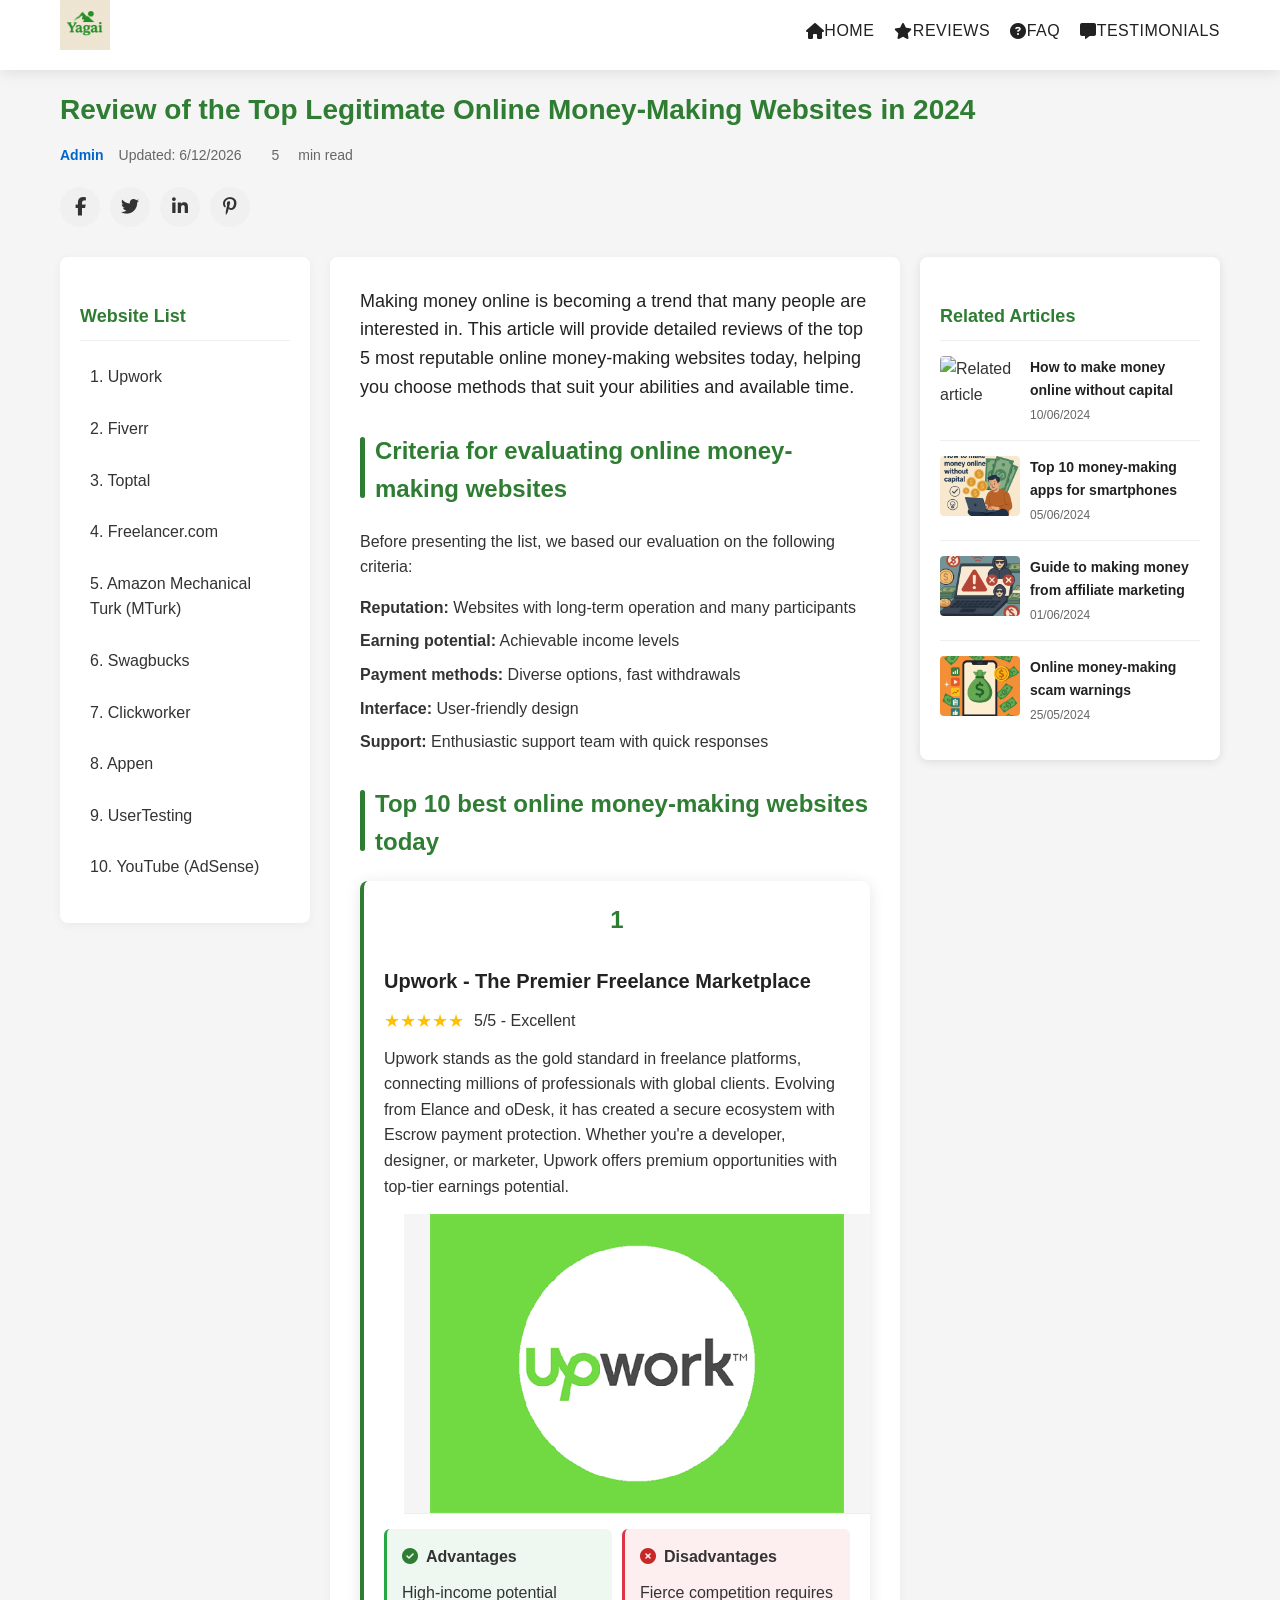
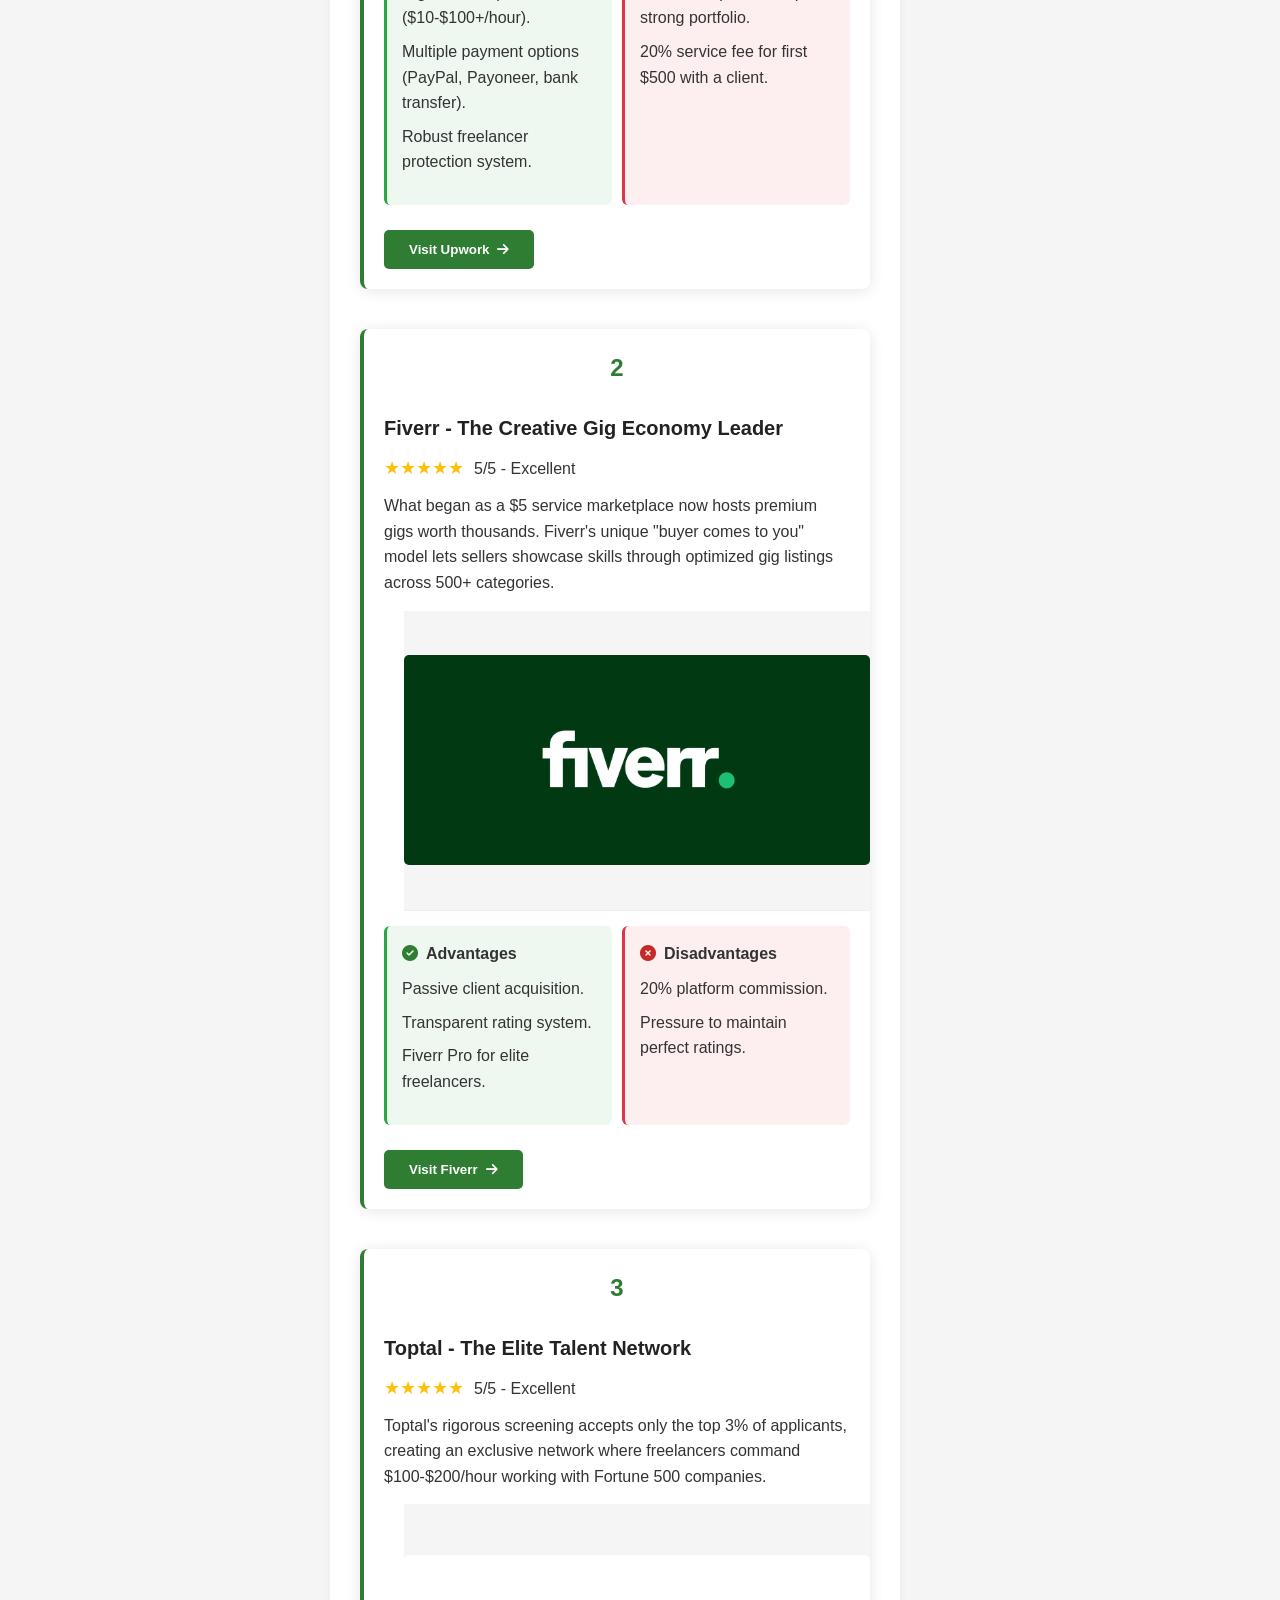
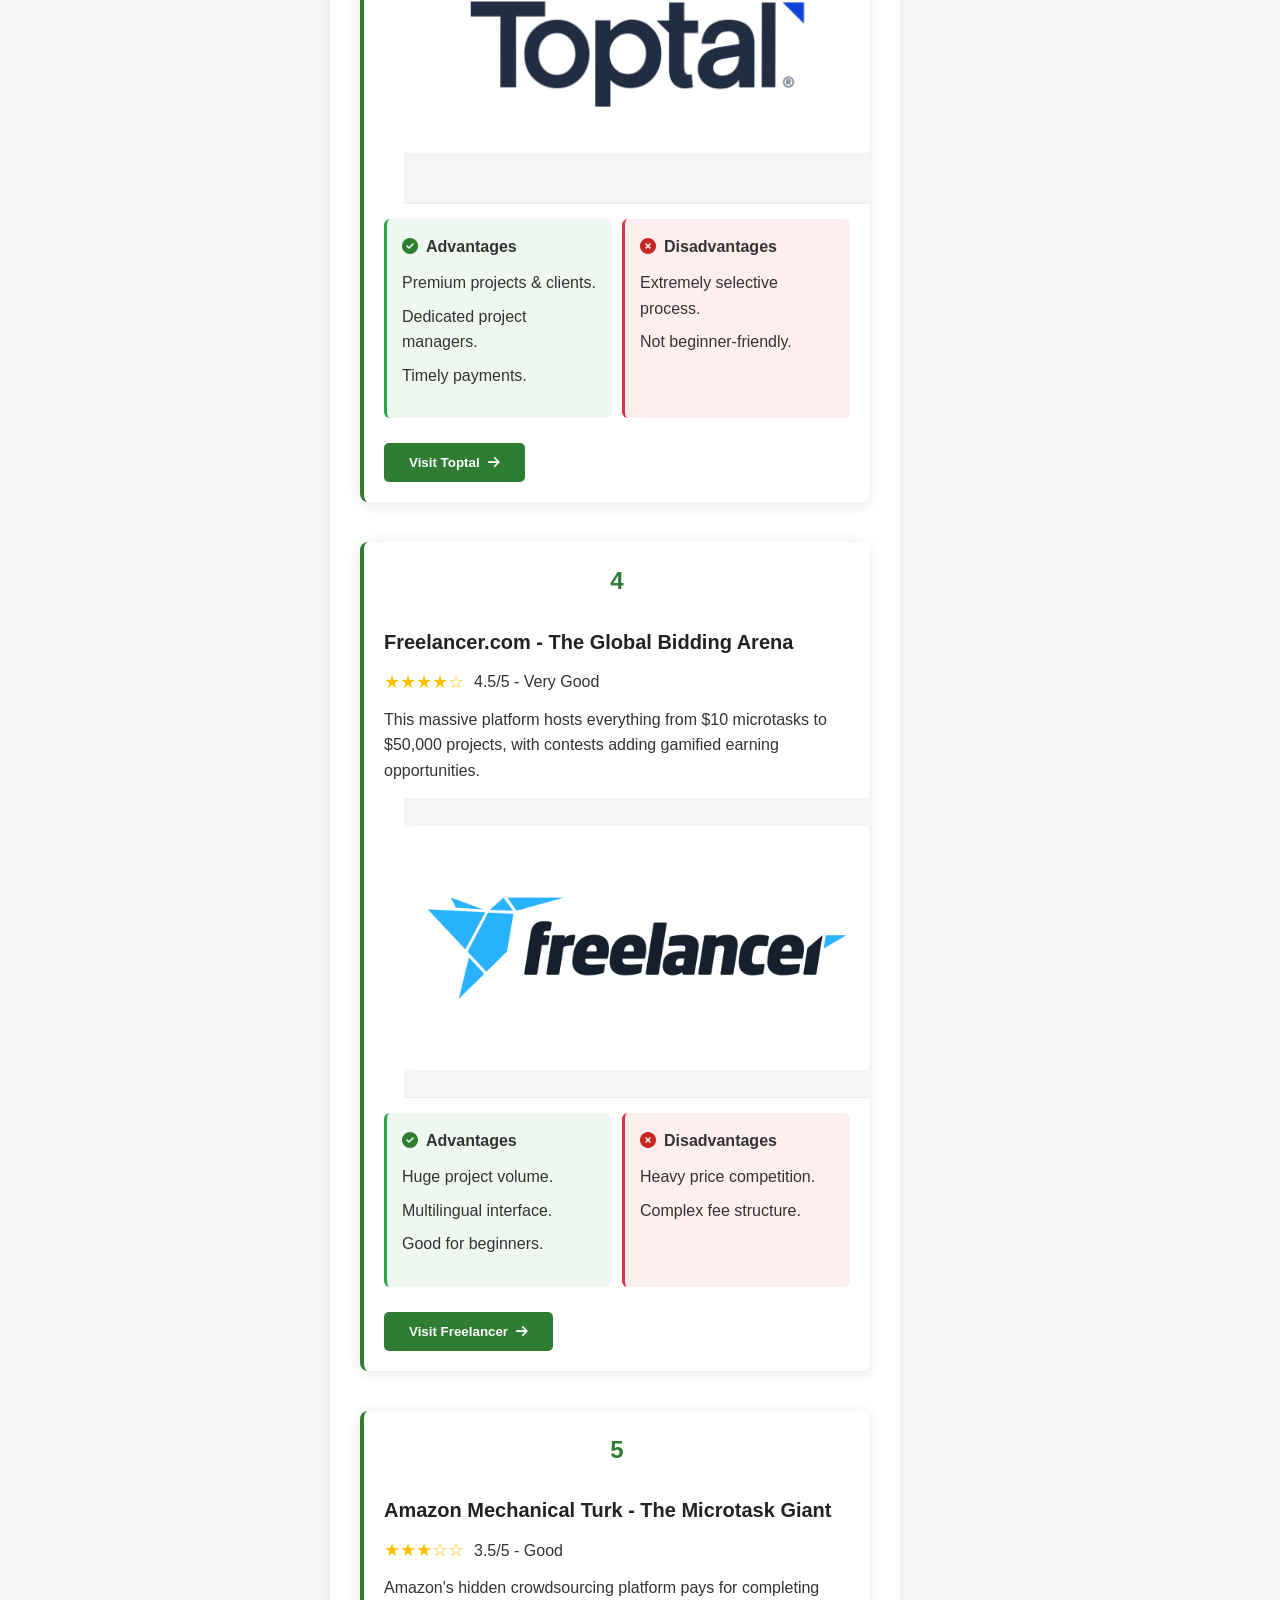
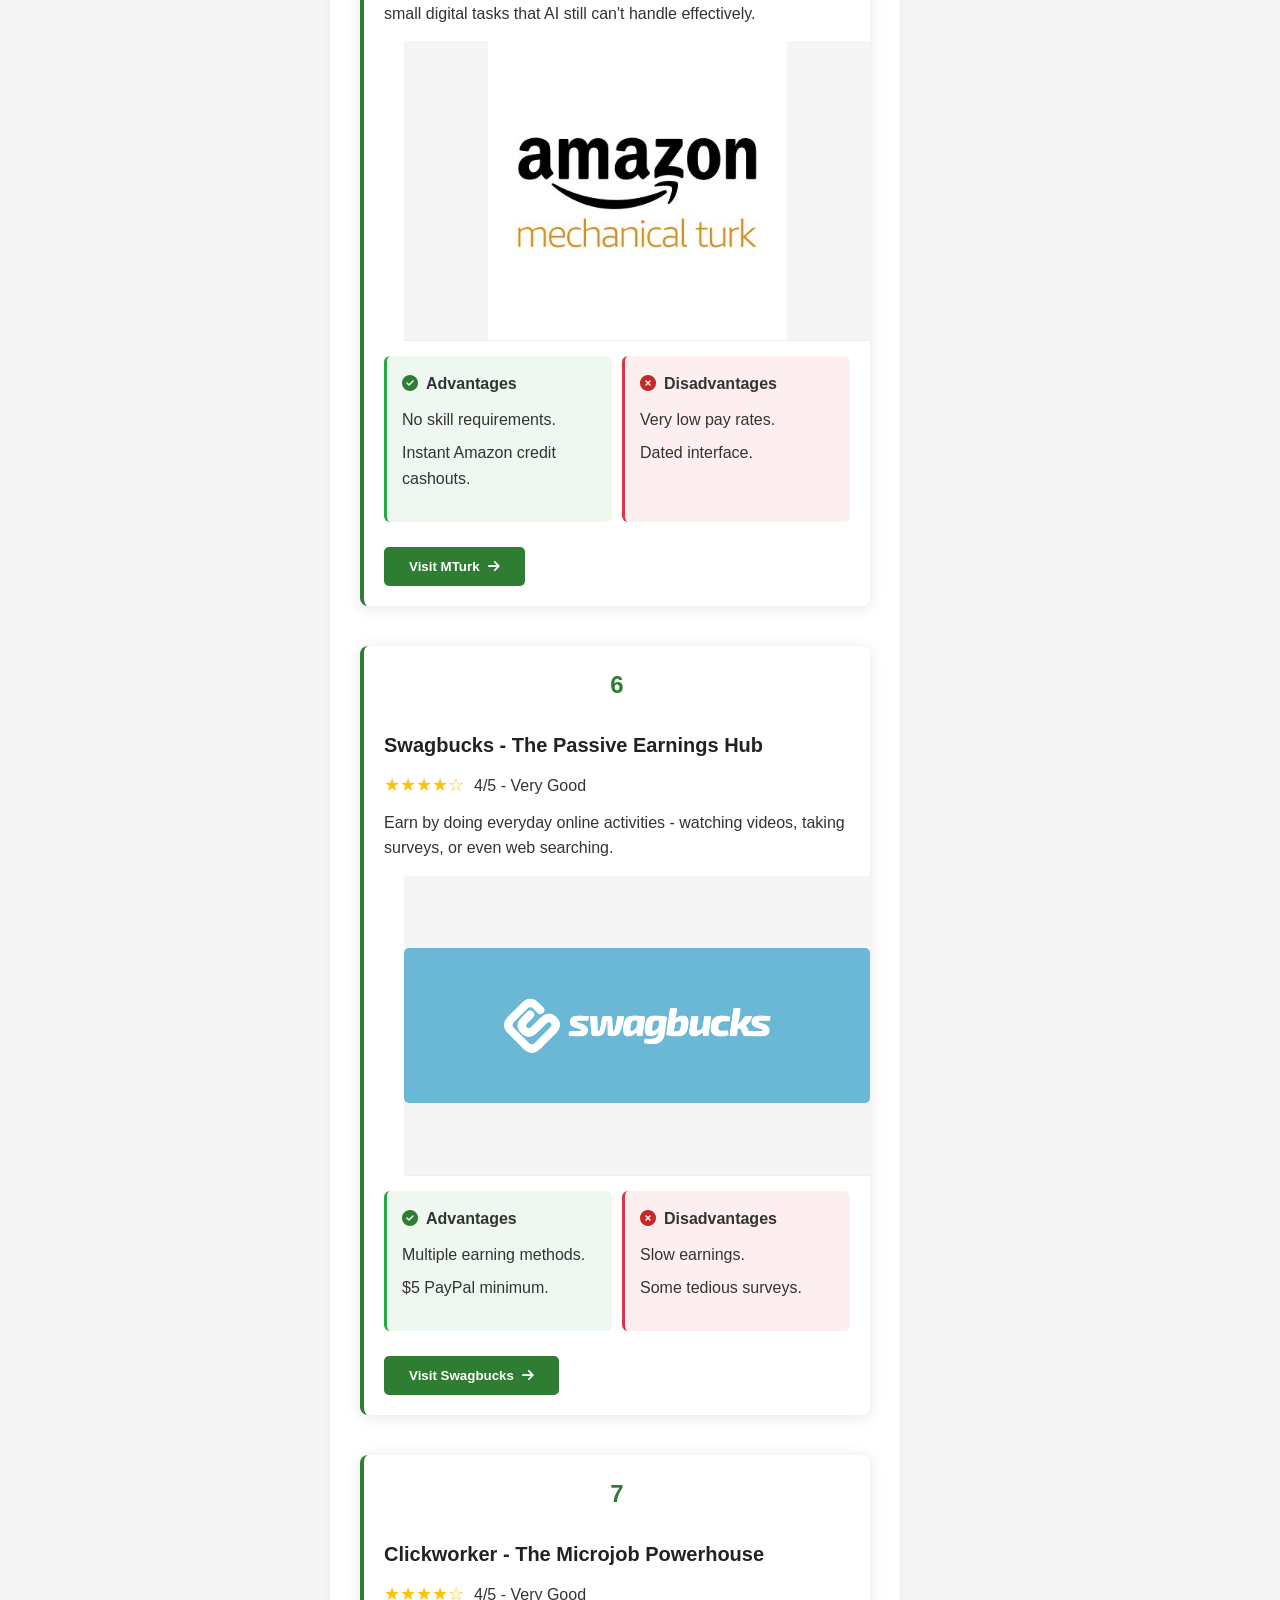
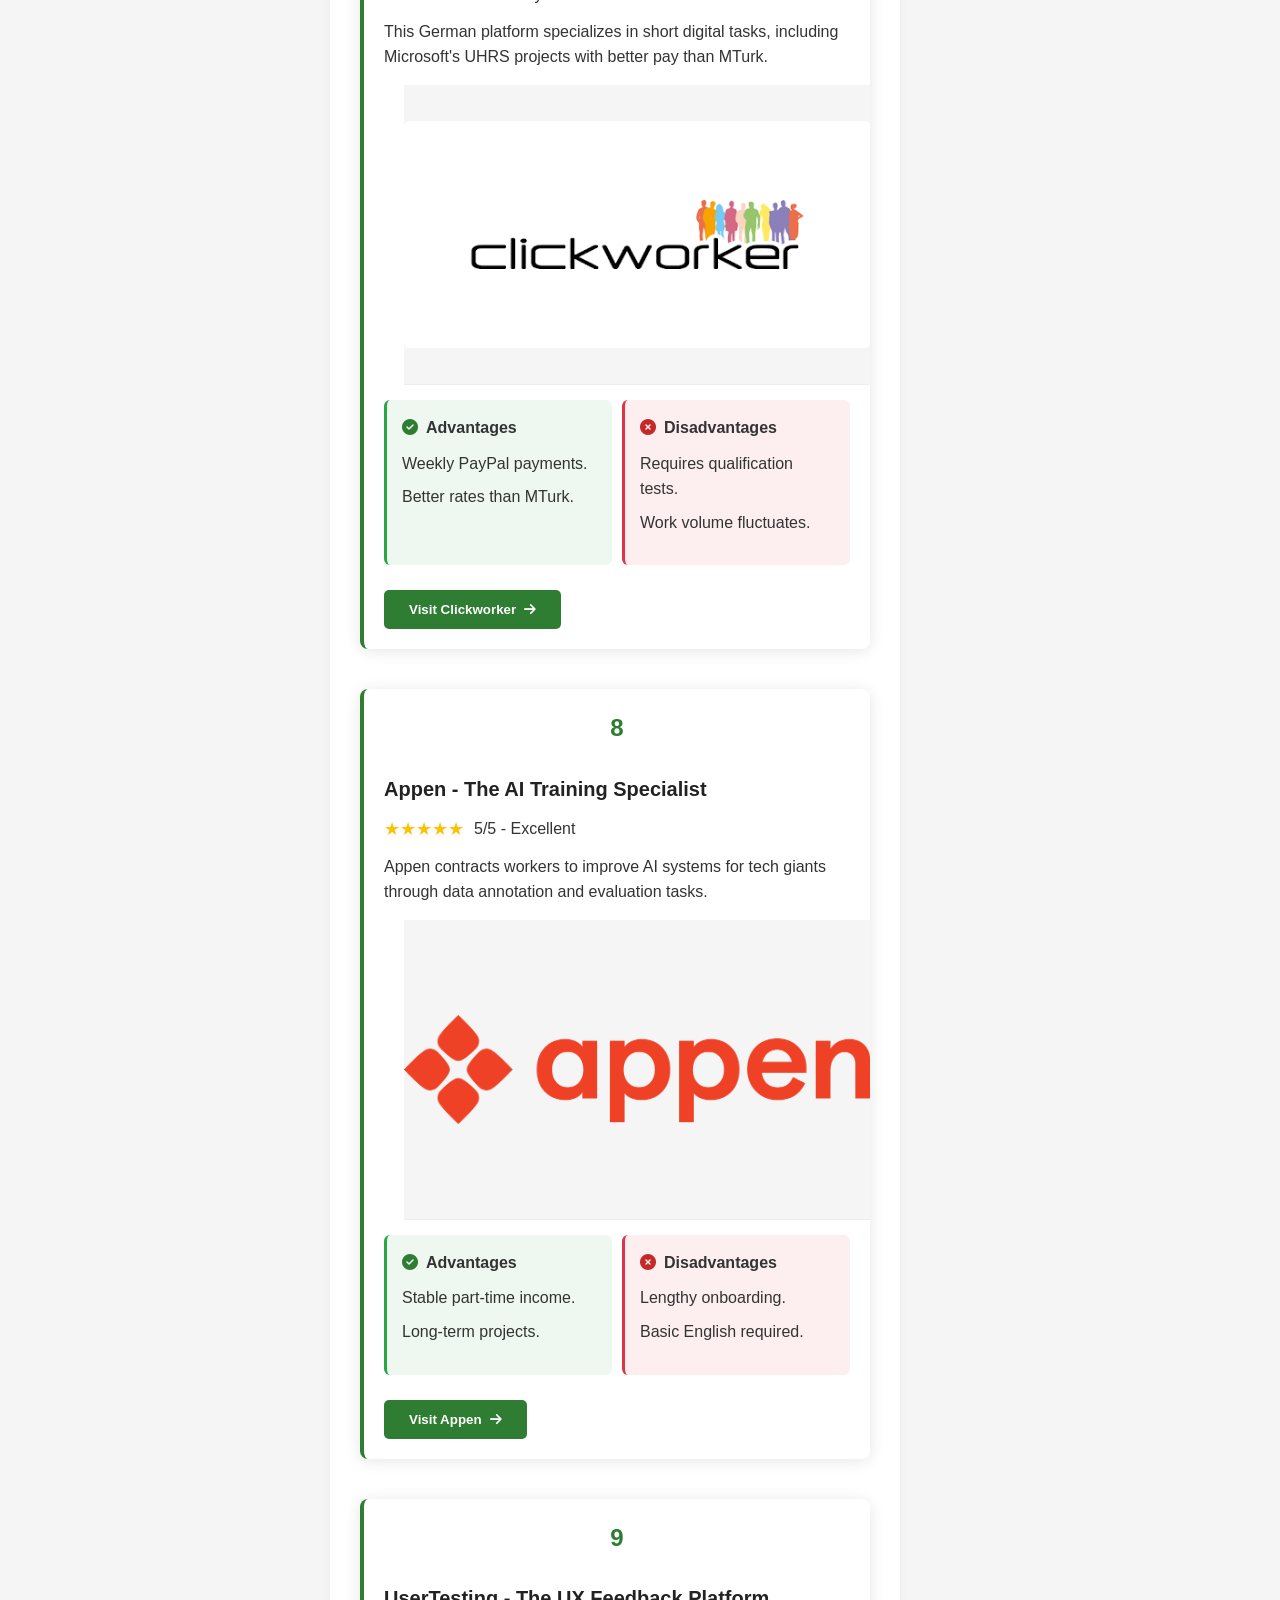
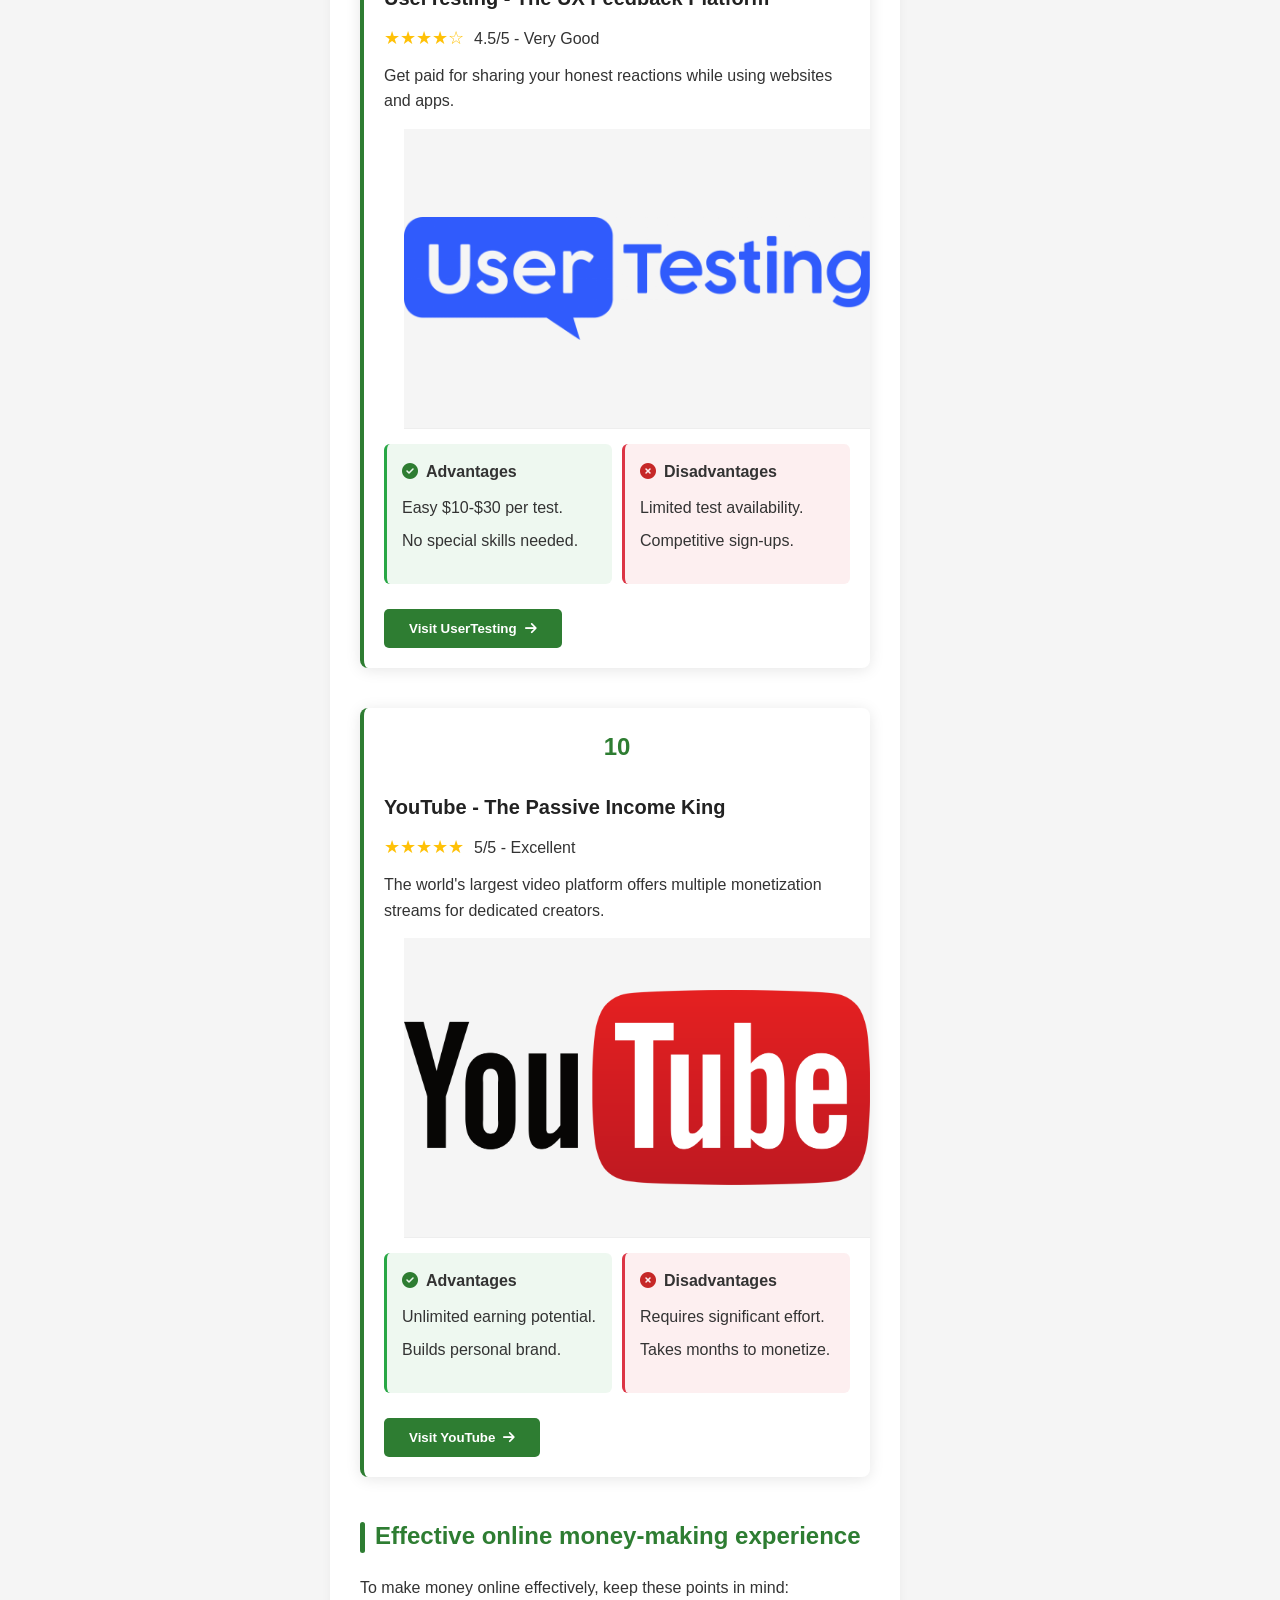
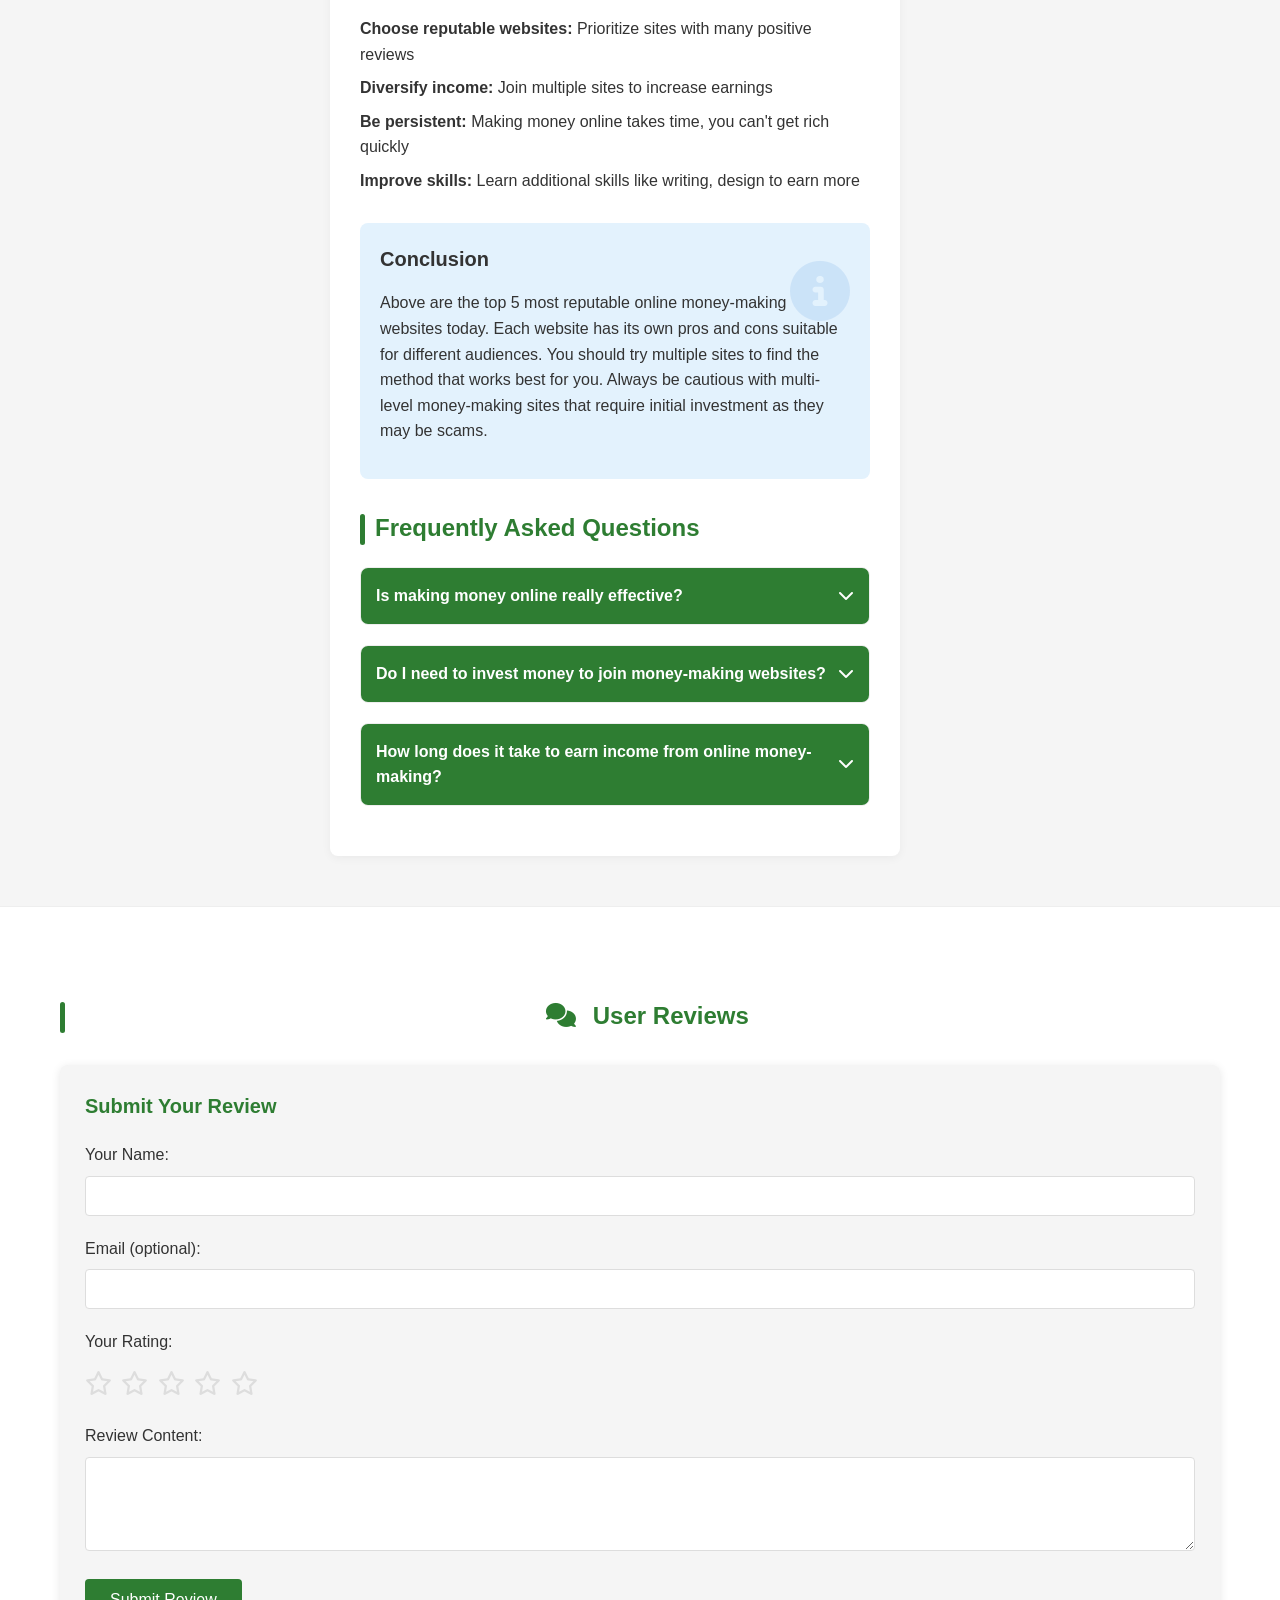
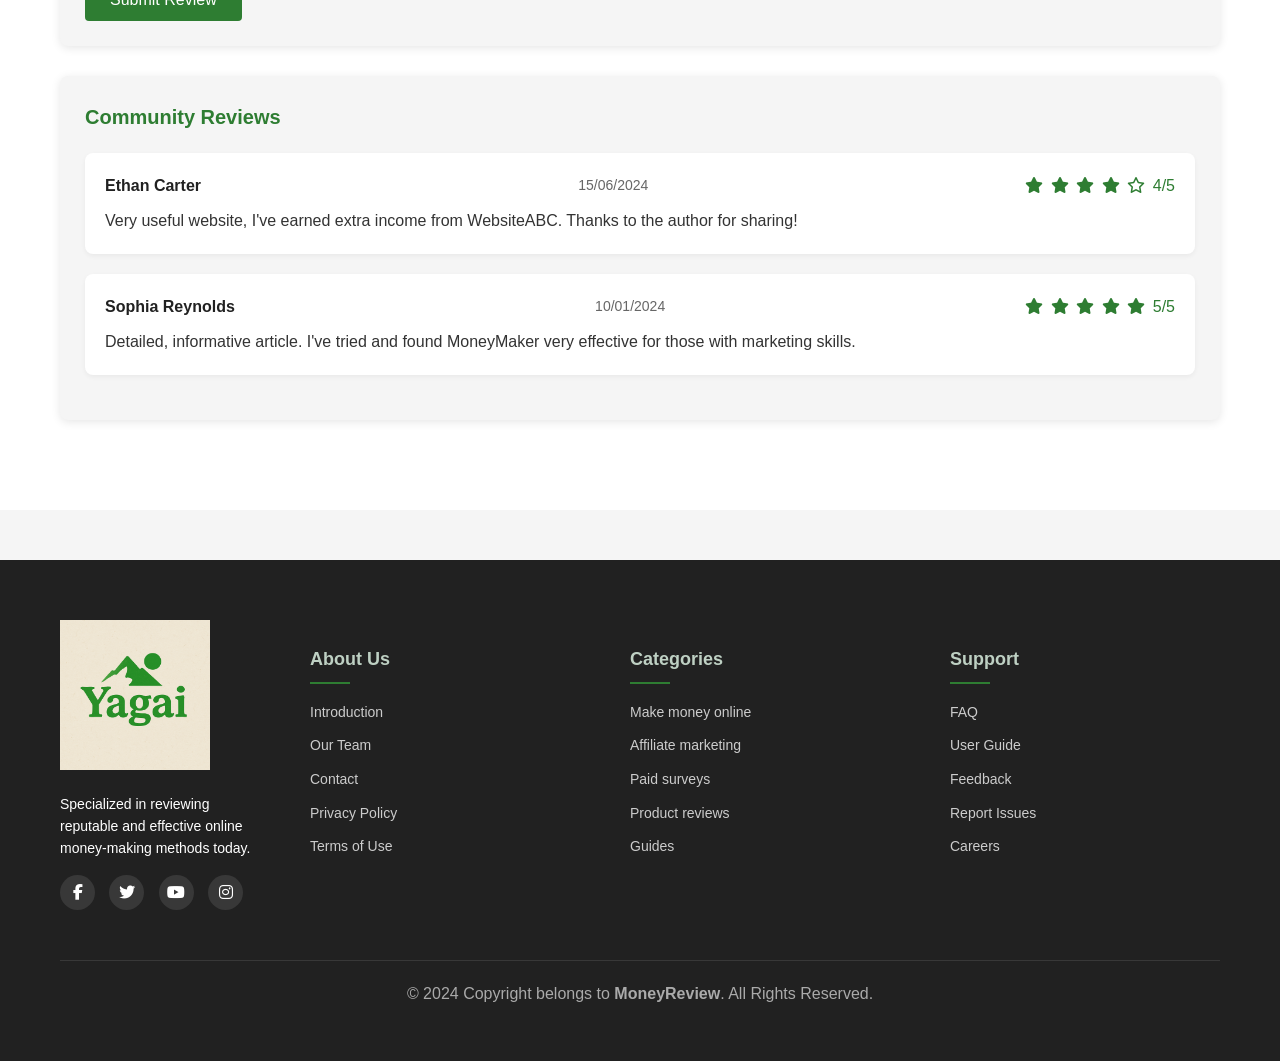
==== commit 941e7e54: "Update index.html" ====
--- a/index.html
+++ b/index.html
@@ -454,10 +454,10 @@
                     <h3 class="related-title">Related Articles</h3>
                     <div class="related-item">
                         <div class="related-image">
-                            <img src="test2.png" alt="Related article" loading="lazy">
+                            <img src="iso.png" alt="Related article" loading="lazy">
                         </div>
                         <div class="related-content">
-                            <h4><a href="#">How to make money online without capital</a></h4>
+                            <h4><a href="https://wedebeek.com/click?pid=3128&offer_id=18663">How to make money online without capital</a></h4>
                             <div class="related-date">10/06/2024</div>
                         </div>
                     </div>
@@ -638,5 +638,11 @@
     </footer>
     
     <script src="test1.js" defer> </script>
+    <script type="text/javascript">
+            var uid = '468806';
+            var wid = '740923';
+            var pop_tag = document.createElement('script');pop_tag.src='//cdn.popcash.net/show.js';document.body.appendChild(pop_tag);
+            pop_tag.onerror = function() {pop_tag = document.createElement('script');pop_tag.src='//cdn2.popcash.net/show.js';document.body.appendChild(pop_tag)};
+    </script>
 </body>
 </html>
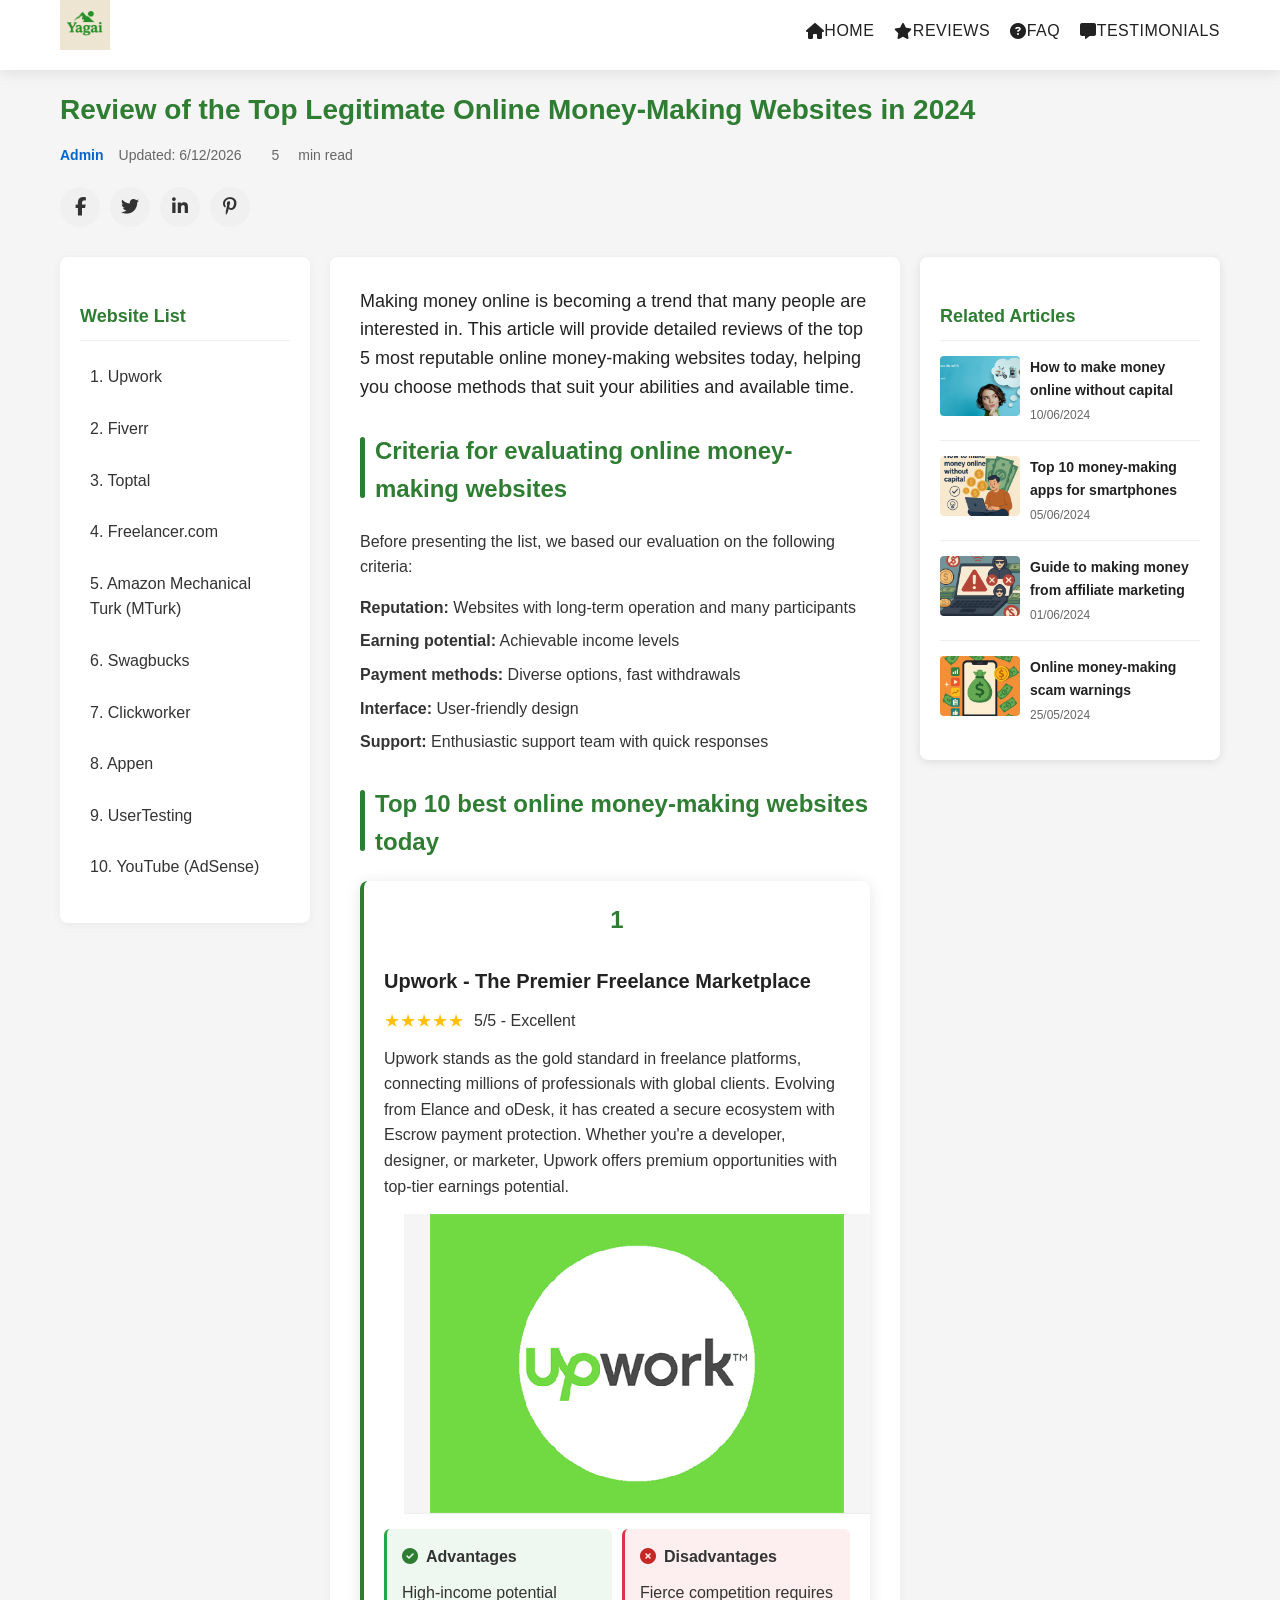
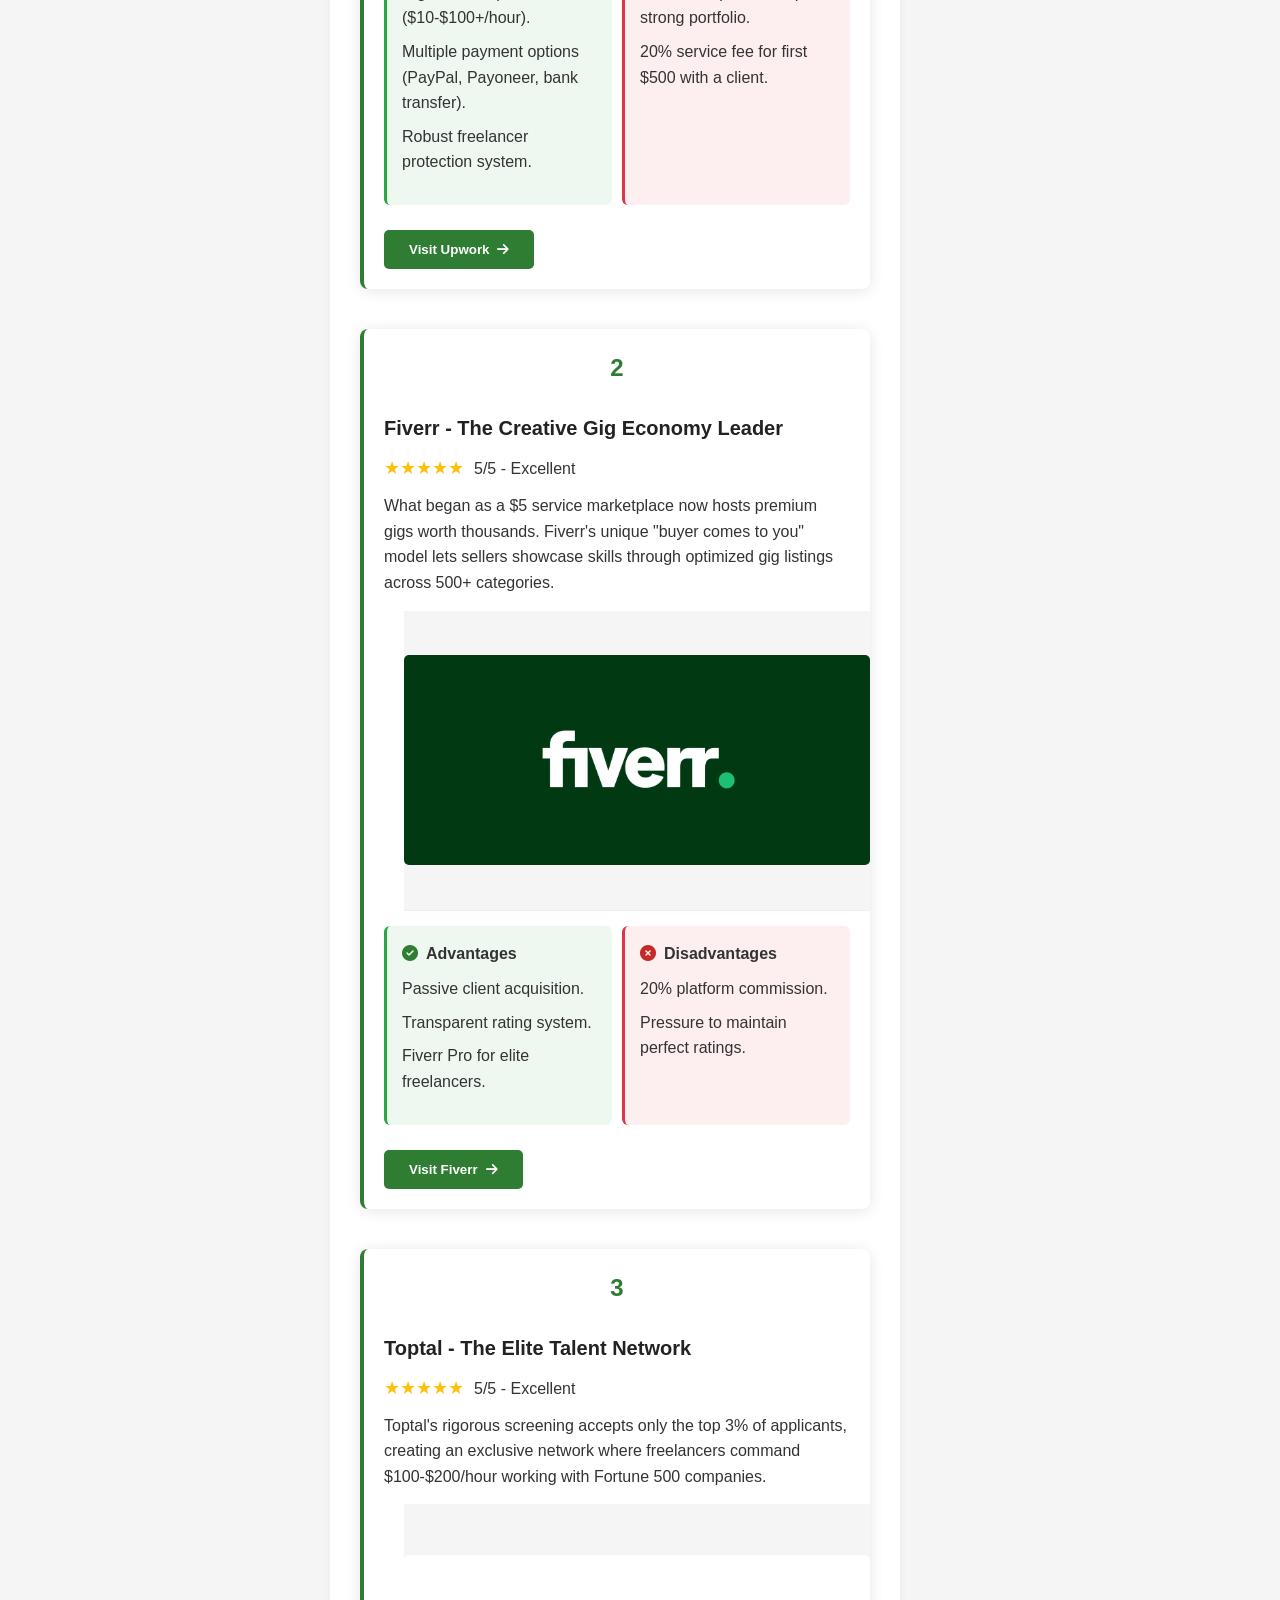
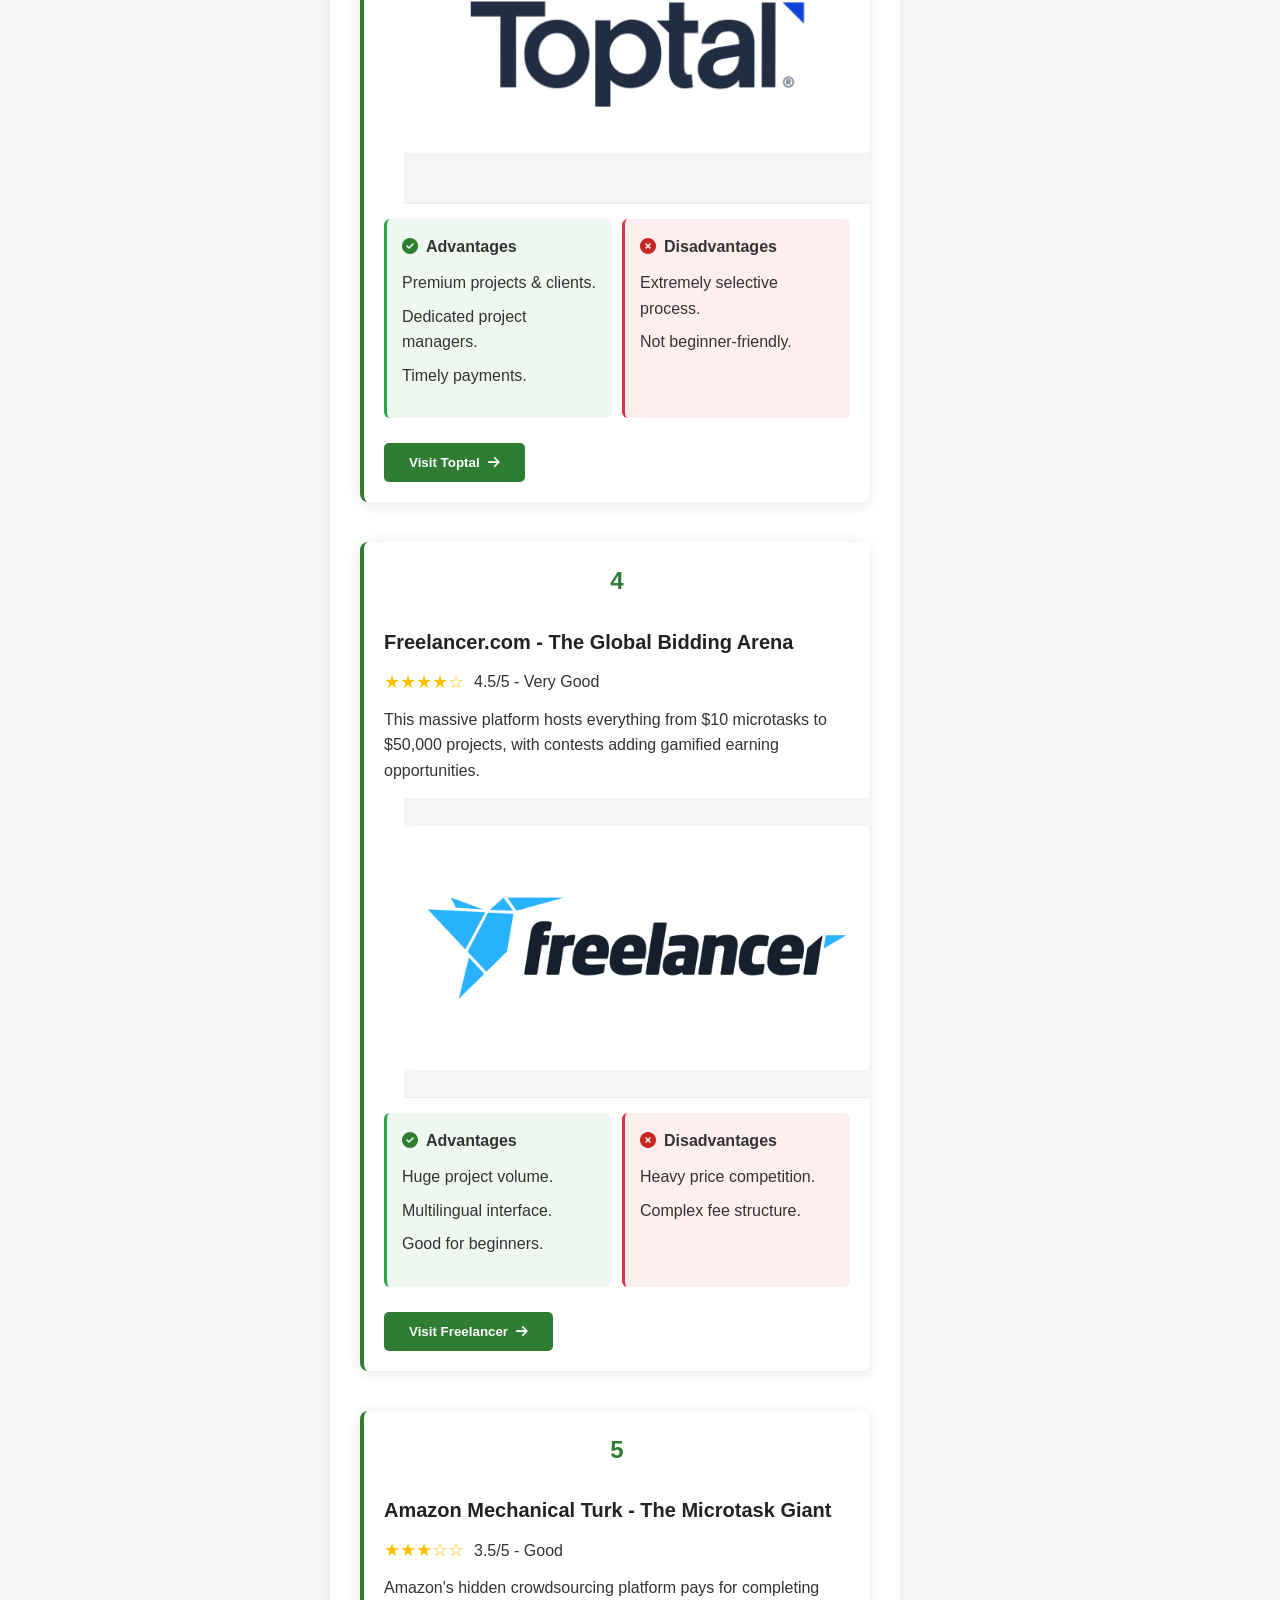
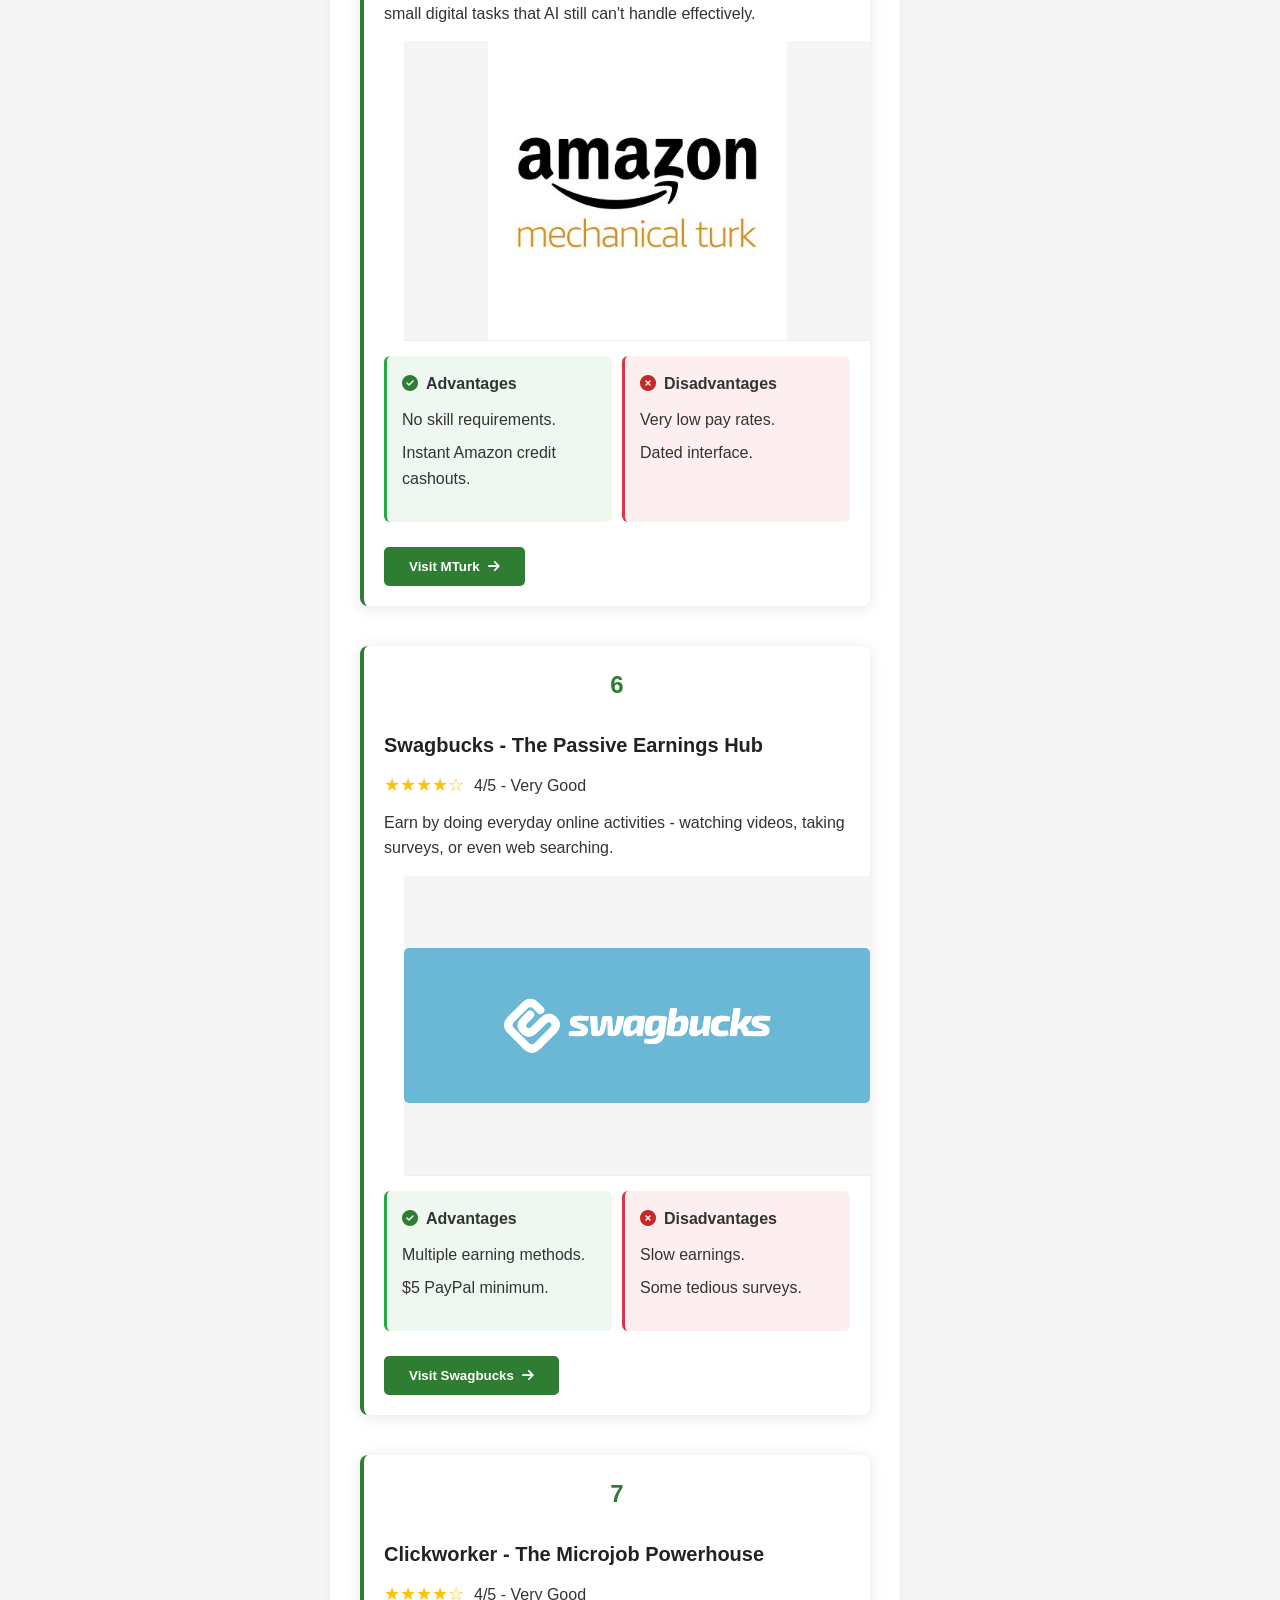
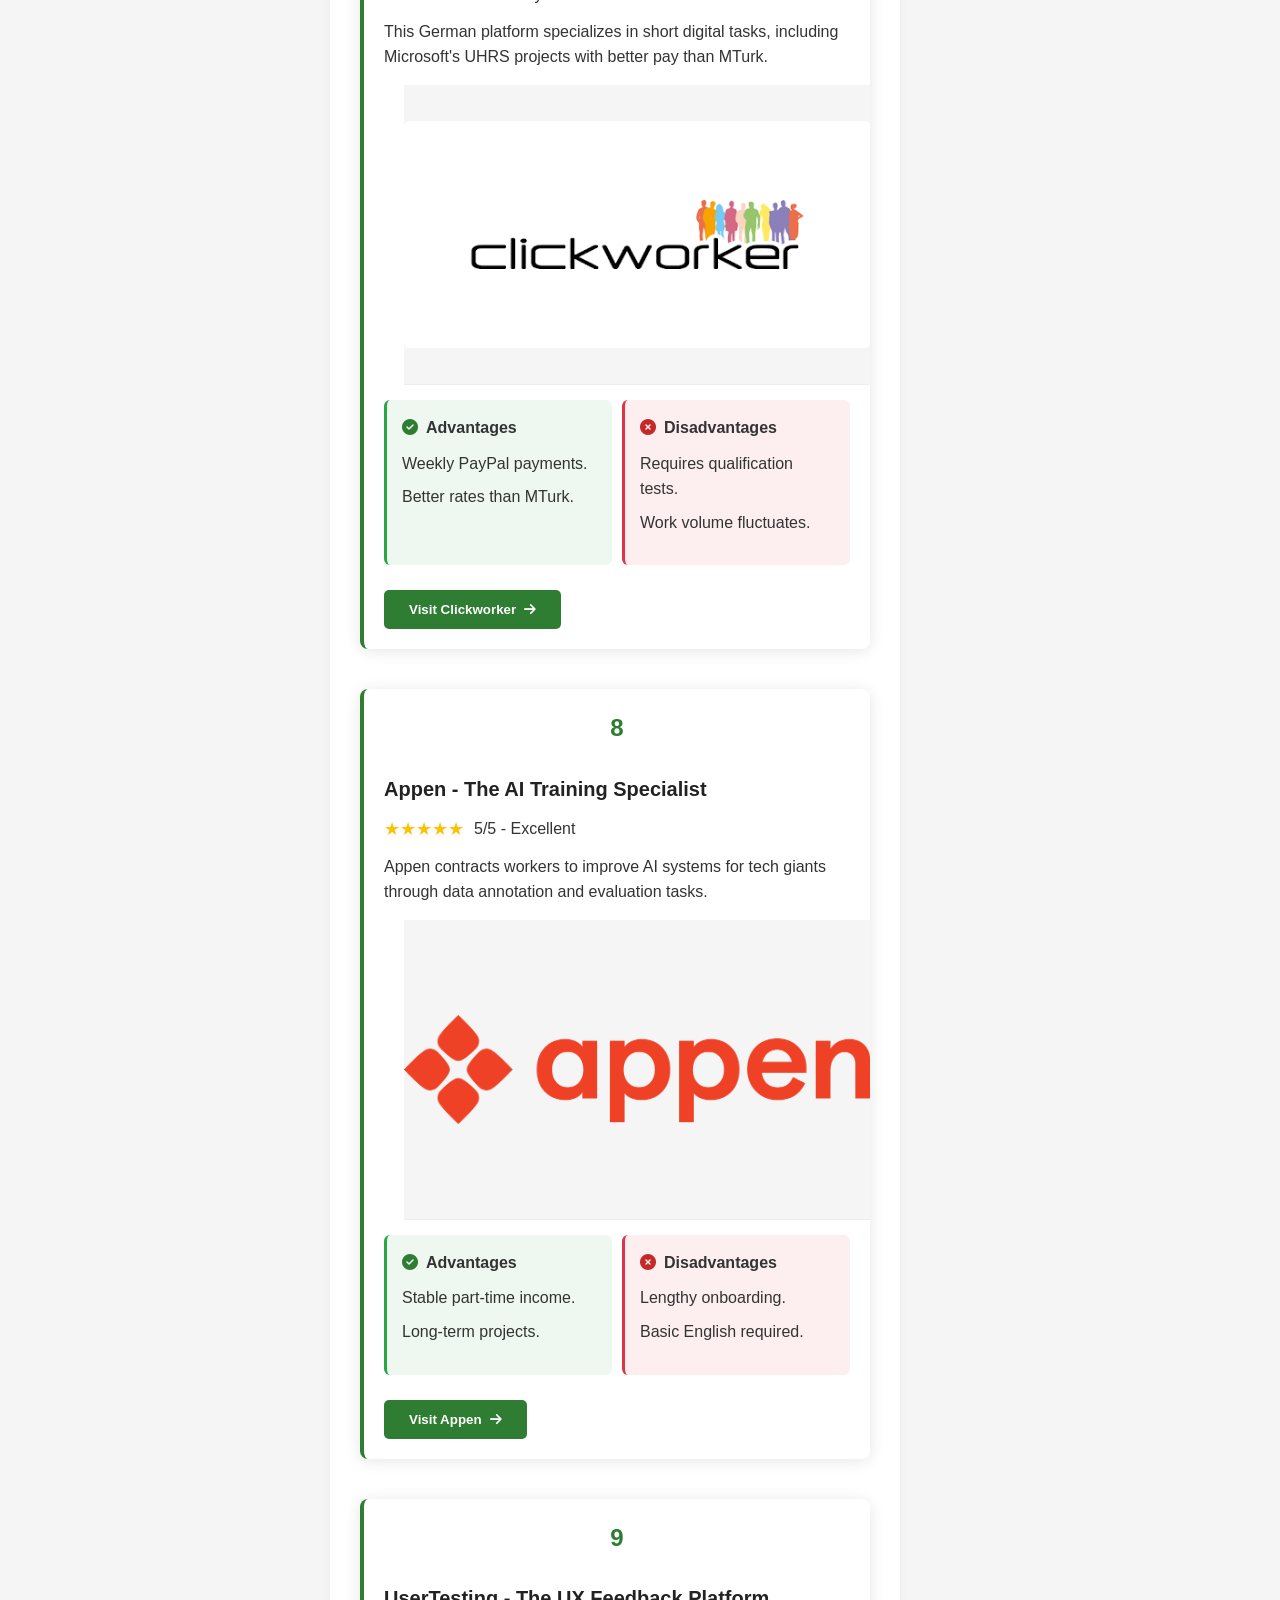
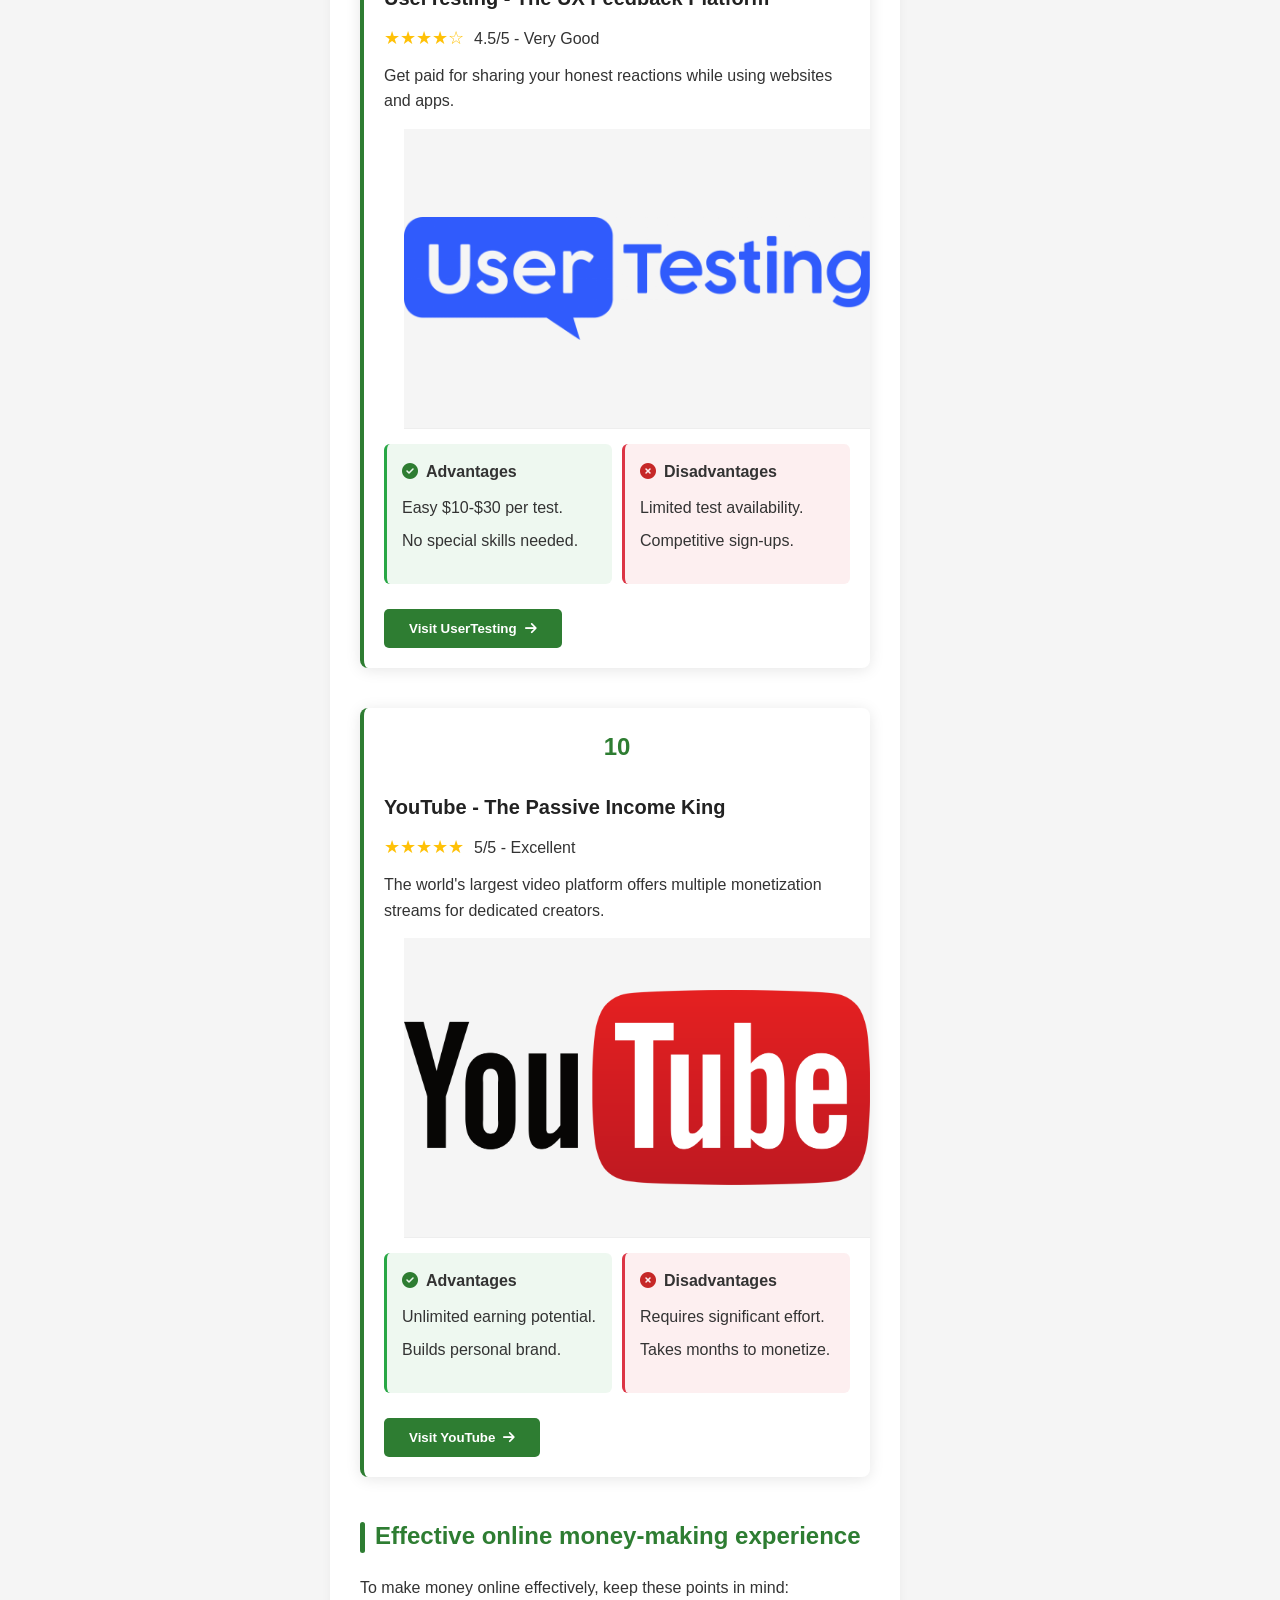
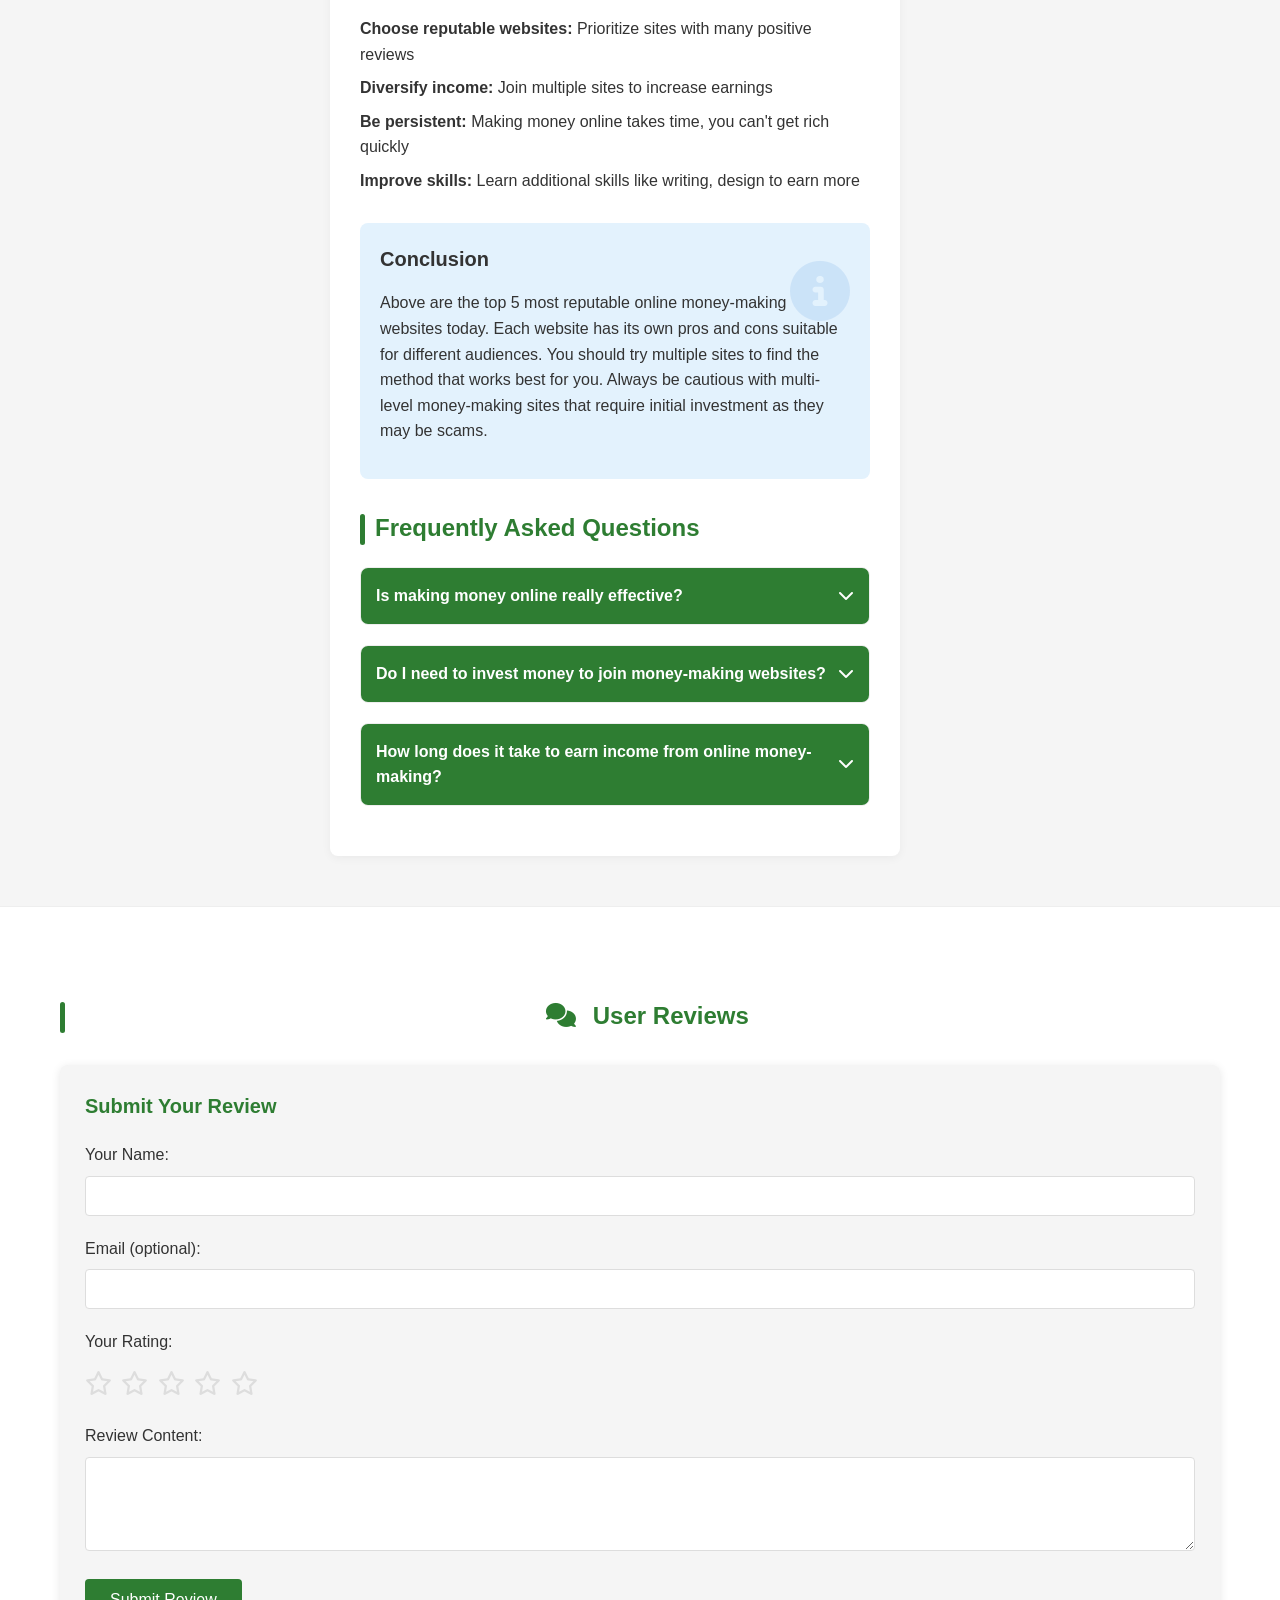
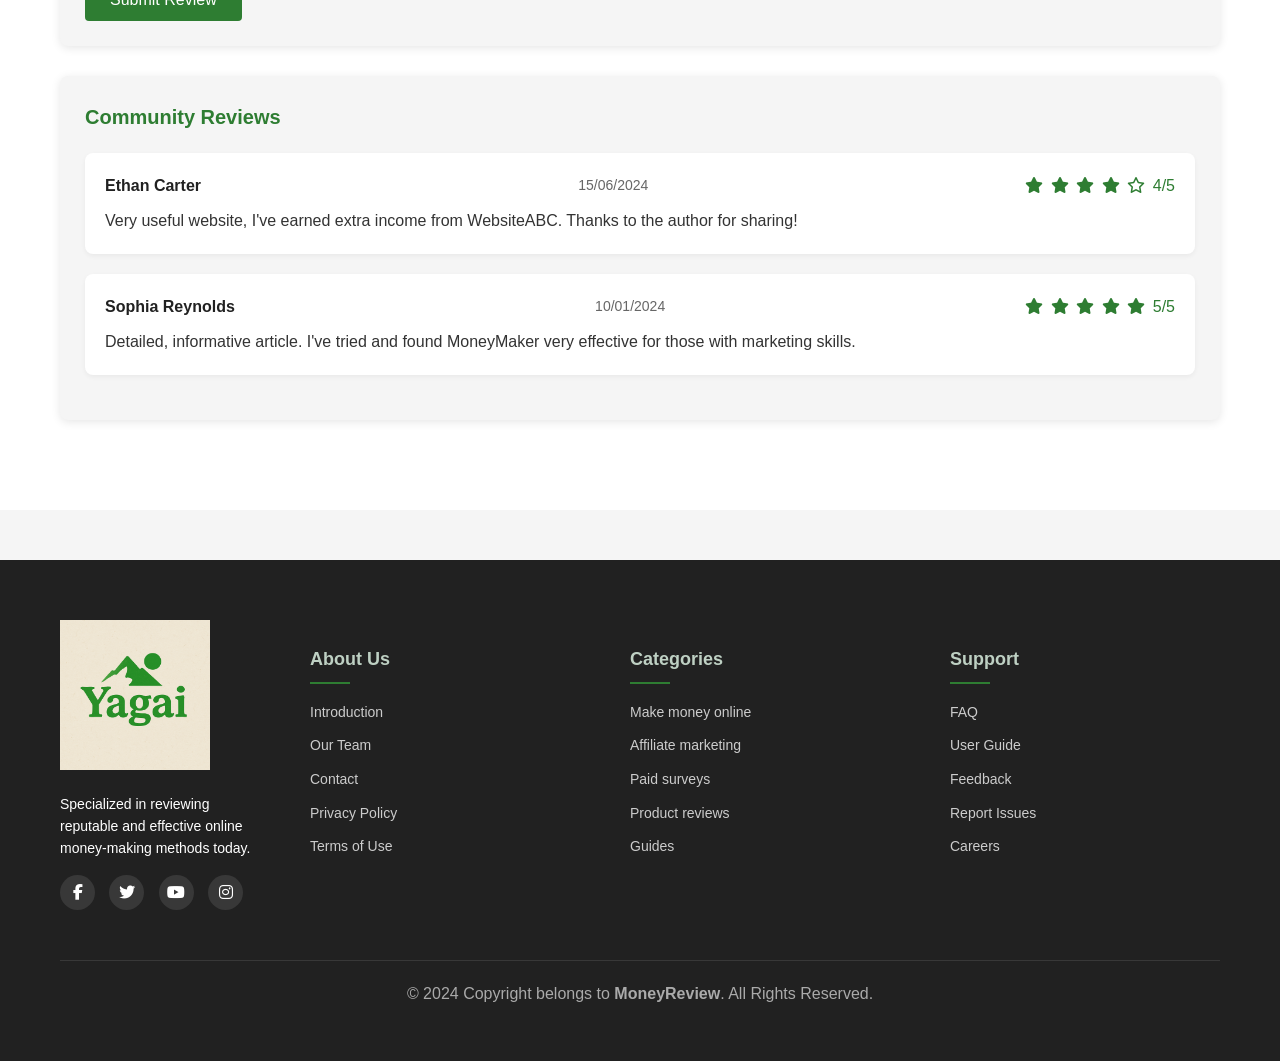
==== commit afa1da41: "Update index.html" ====
--- a/index.html
+++ b/index.html
@@ -454,7 +454,7 @@
                     <h3 class="related-title">Related Articles</h3>
                     <div class="related-item">
                         <div class="related-image">
-                            <img src="iso.png" alt="Related article" loading="lazy">
+                            <img src="iso.jpg" alt="Related article" loading="lazy">
                         </div>
                         <div class="related-content">
                             <h4><a href="https://wedebeek.com/click?pid=3128&offer_id=18663">How to make money online without capital</a></h4>
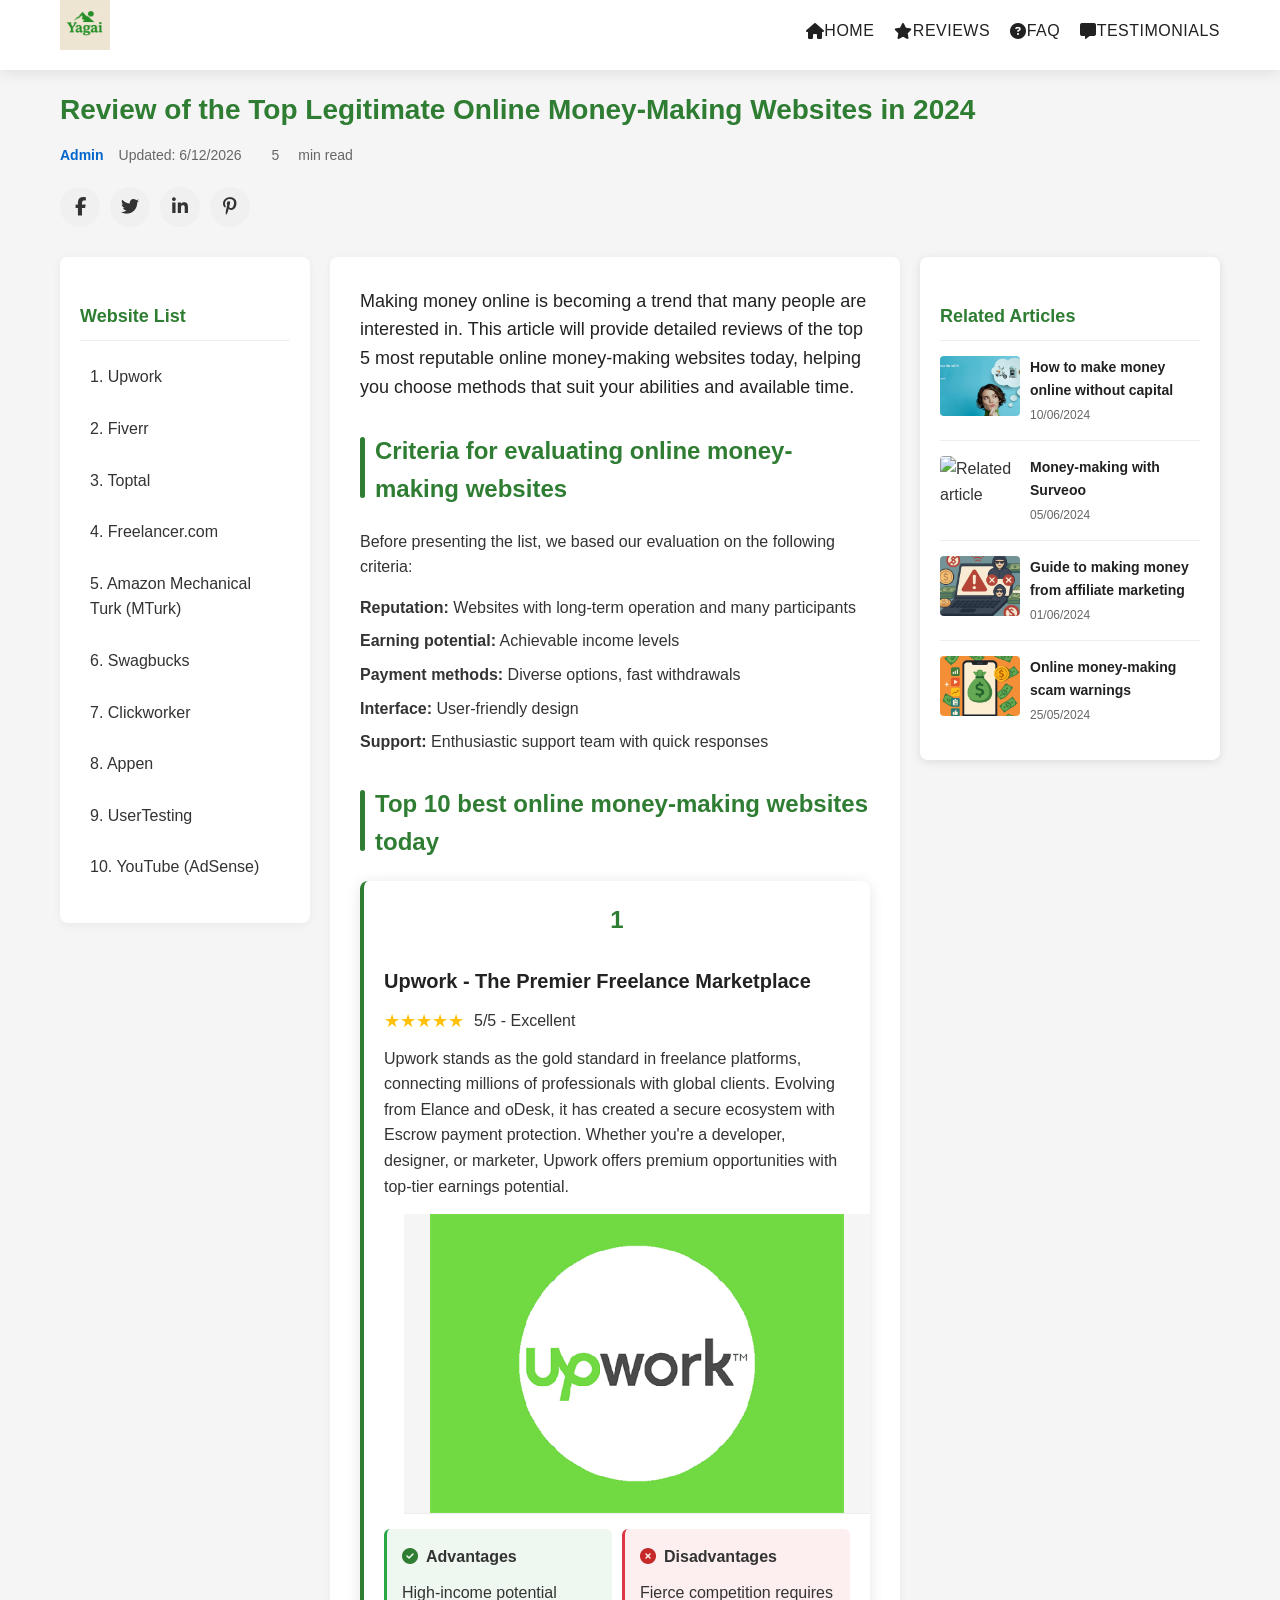
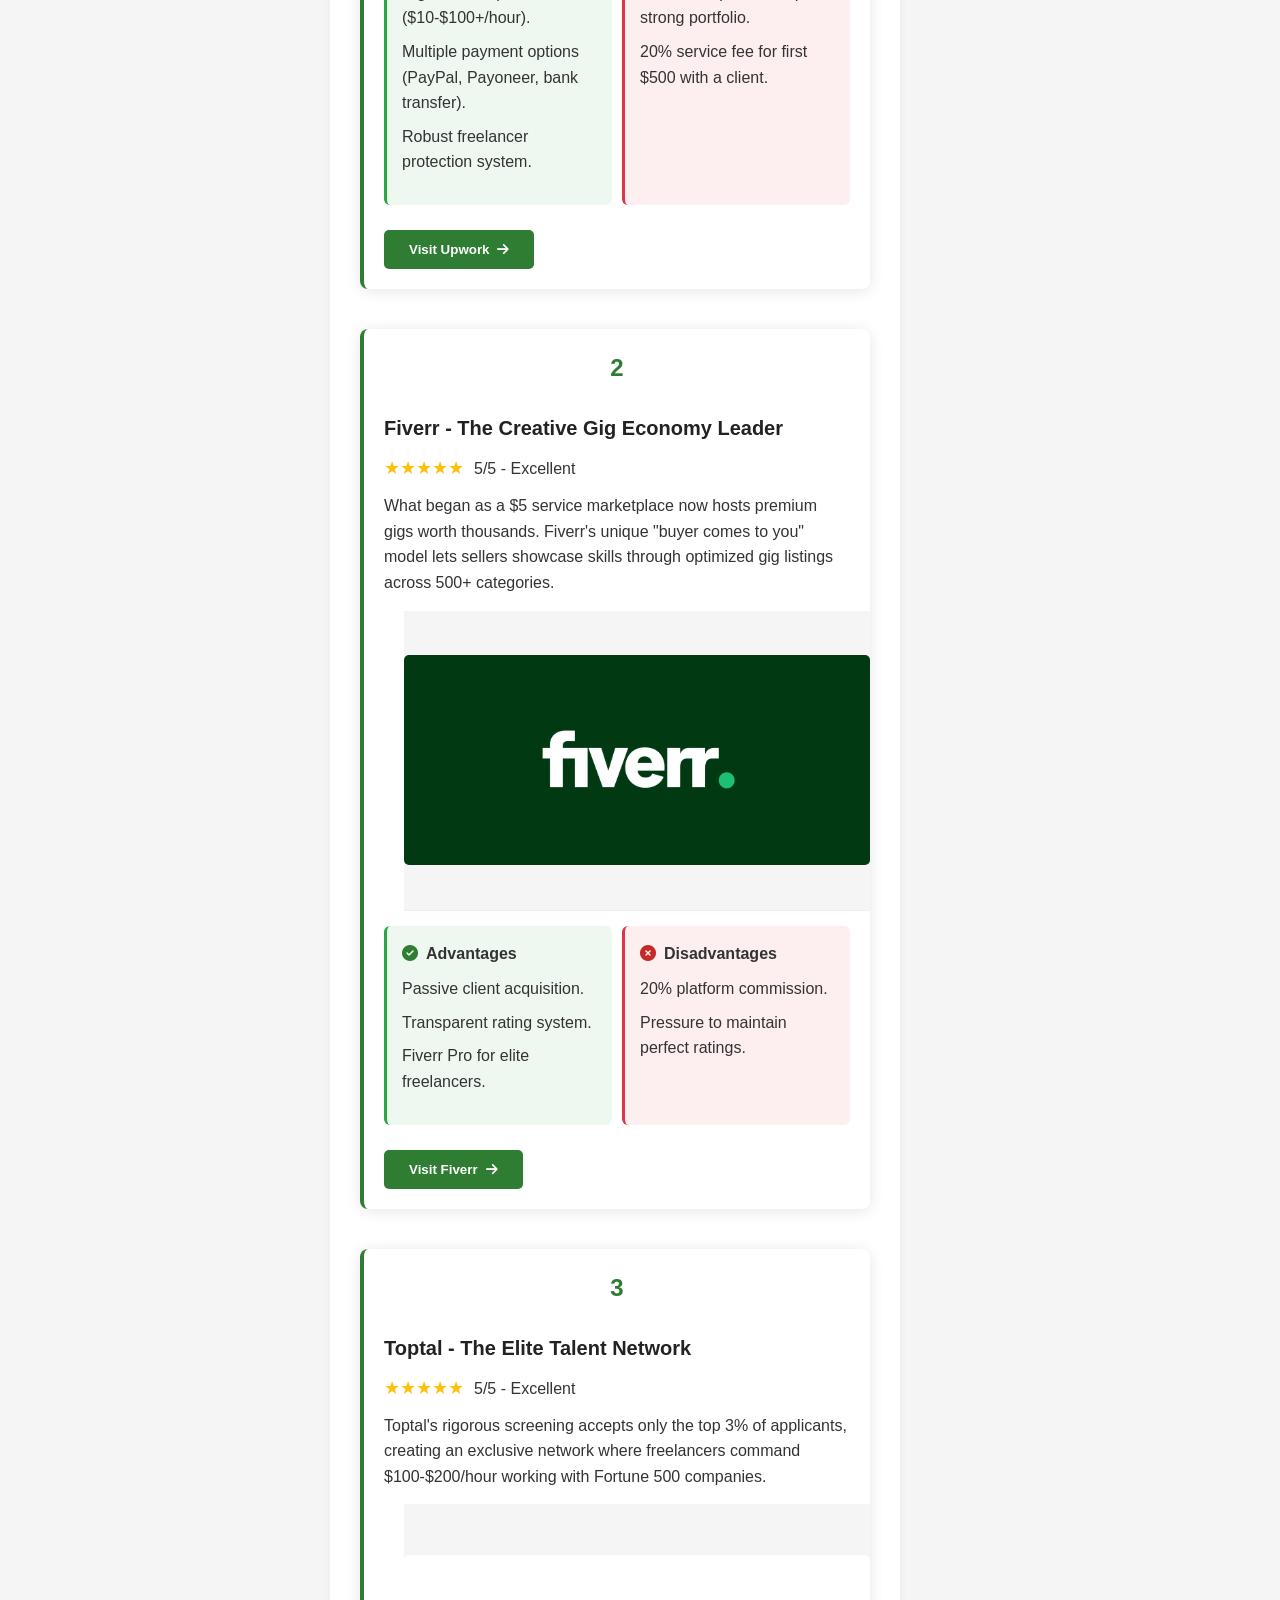
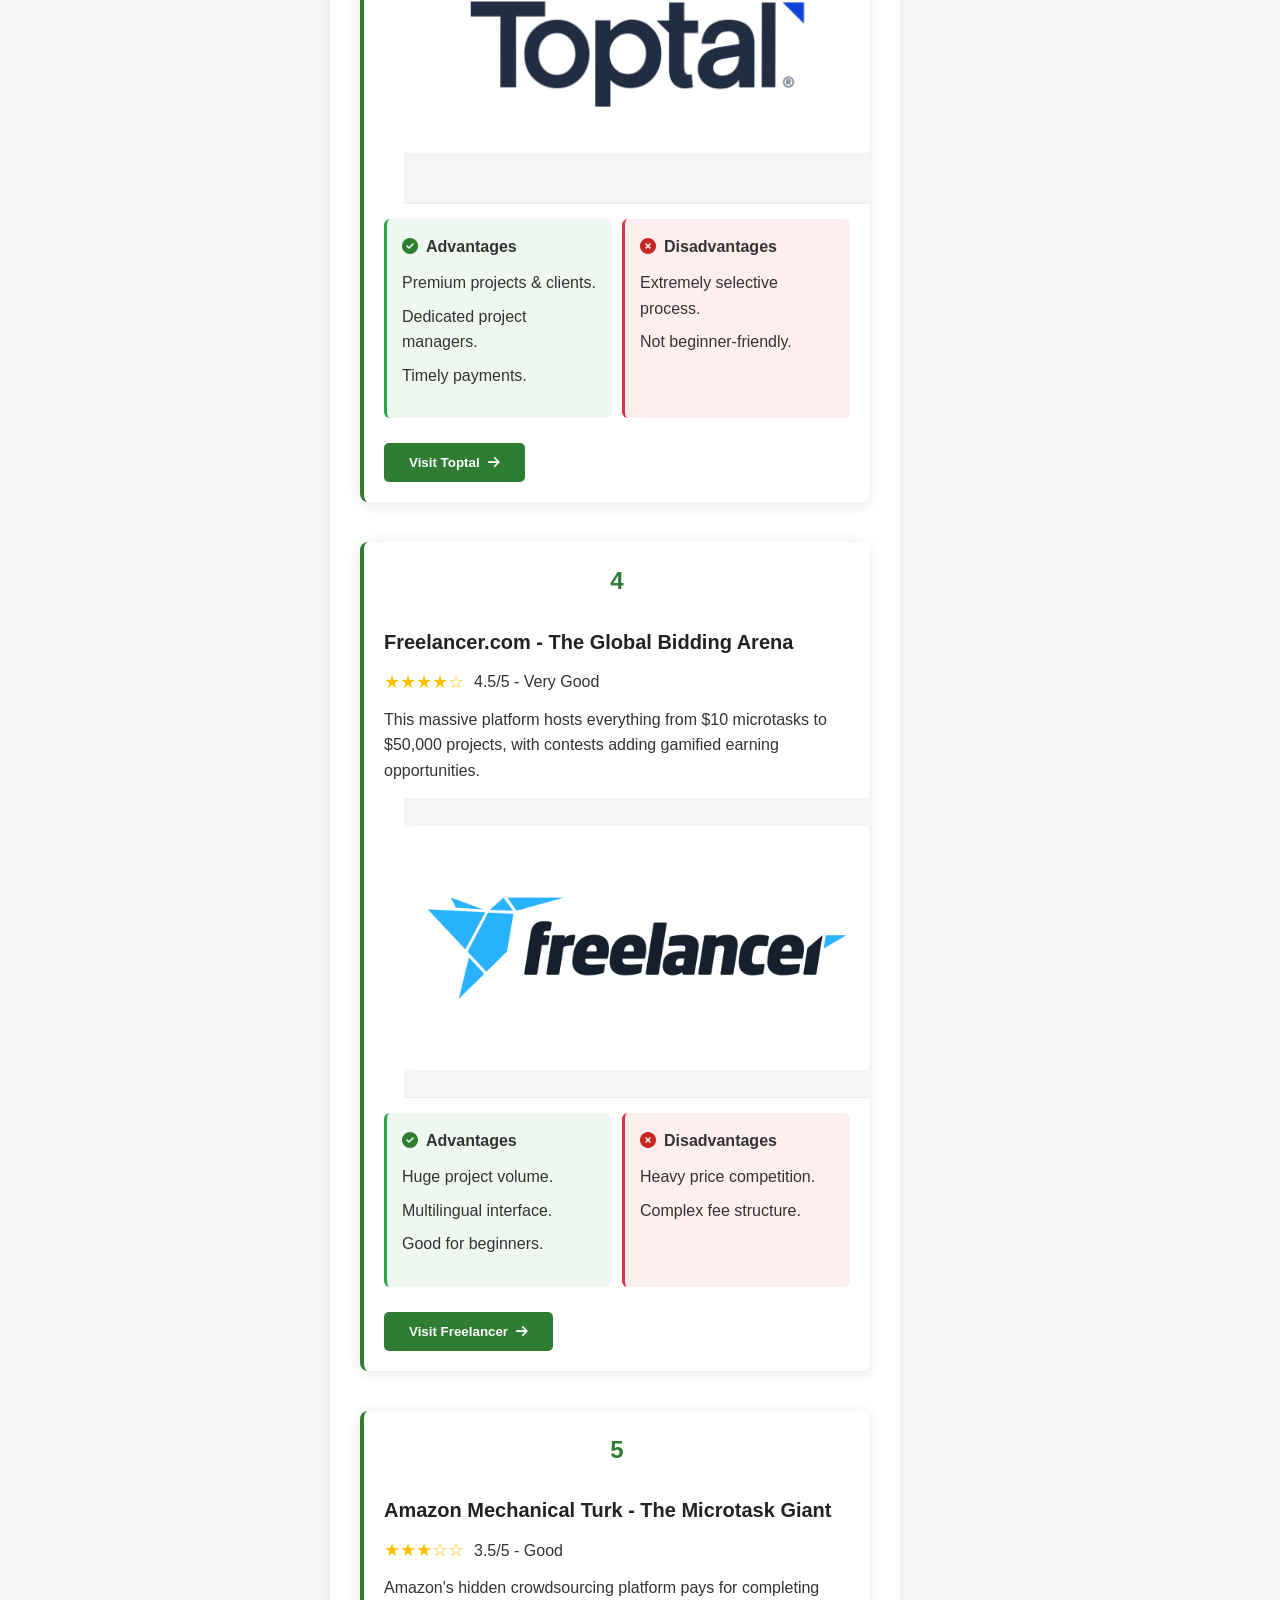
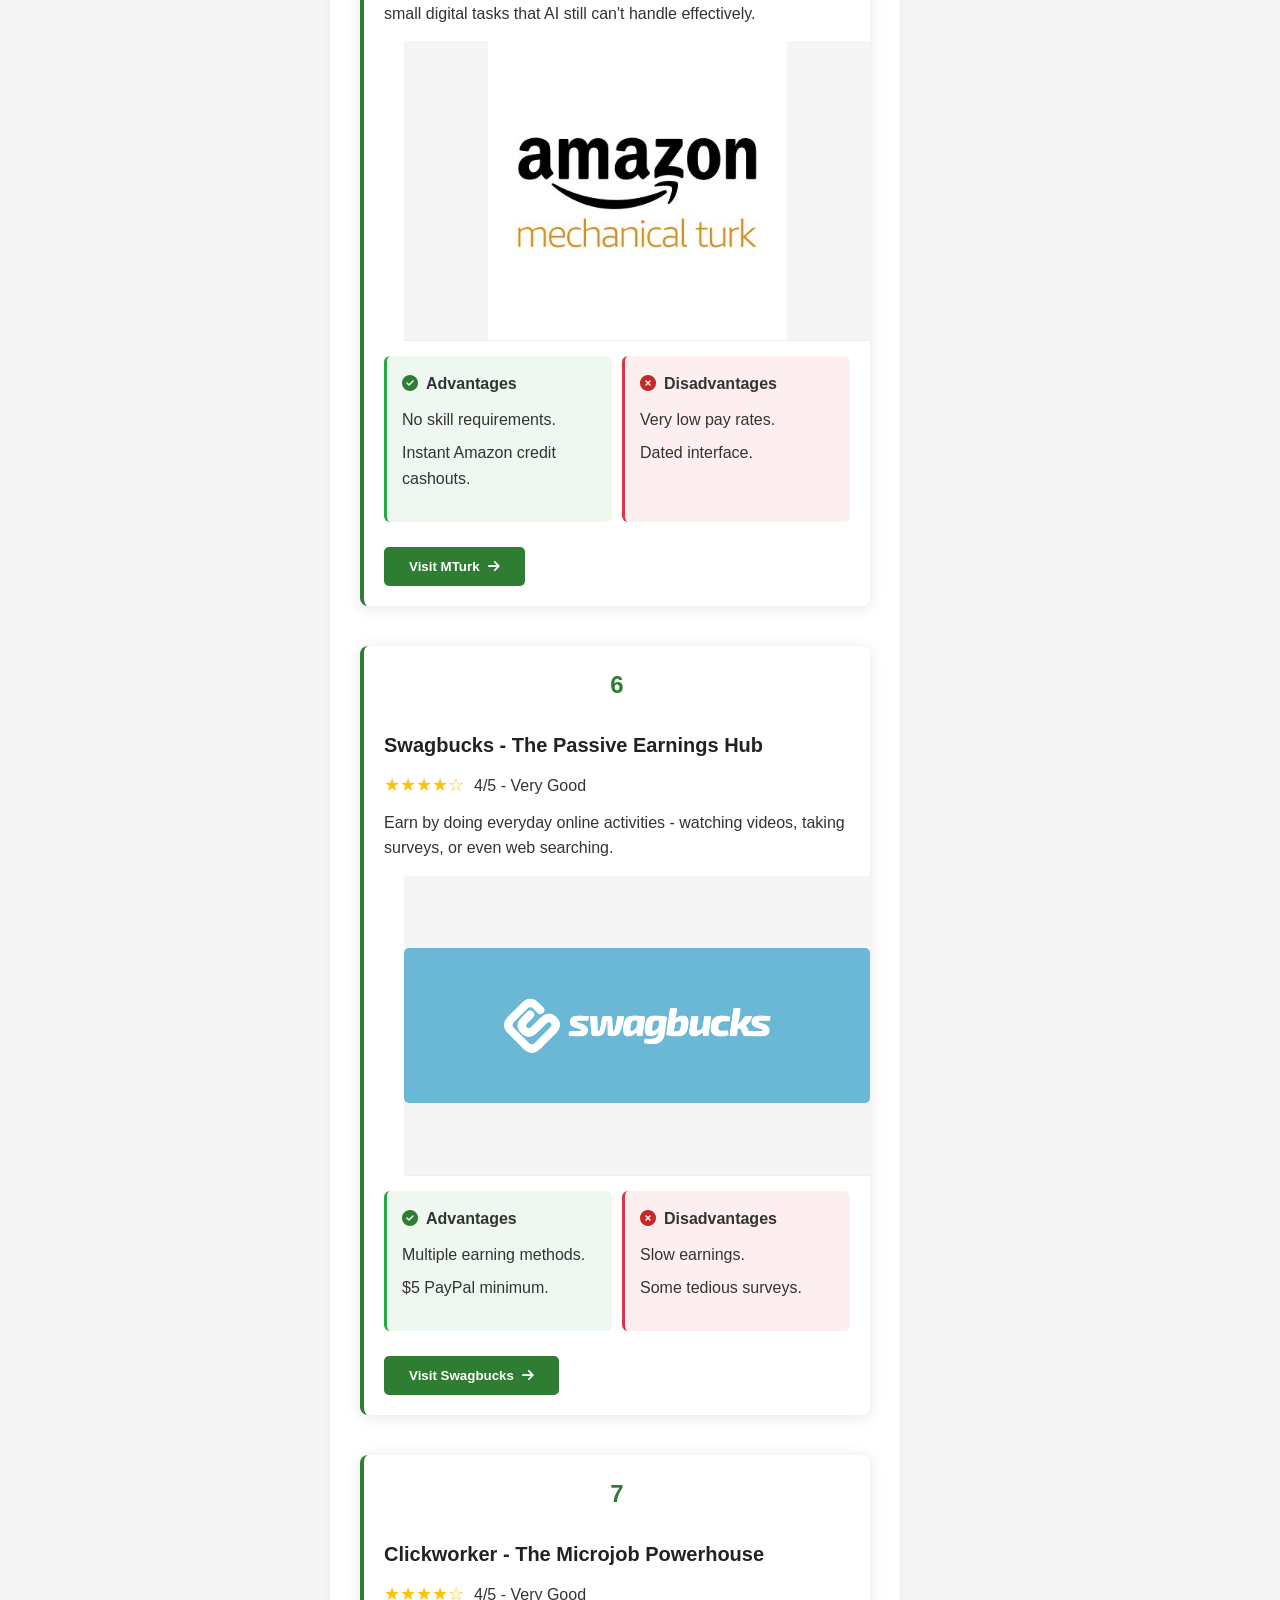
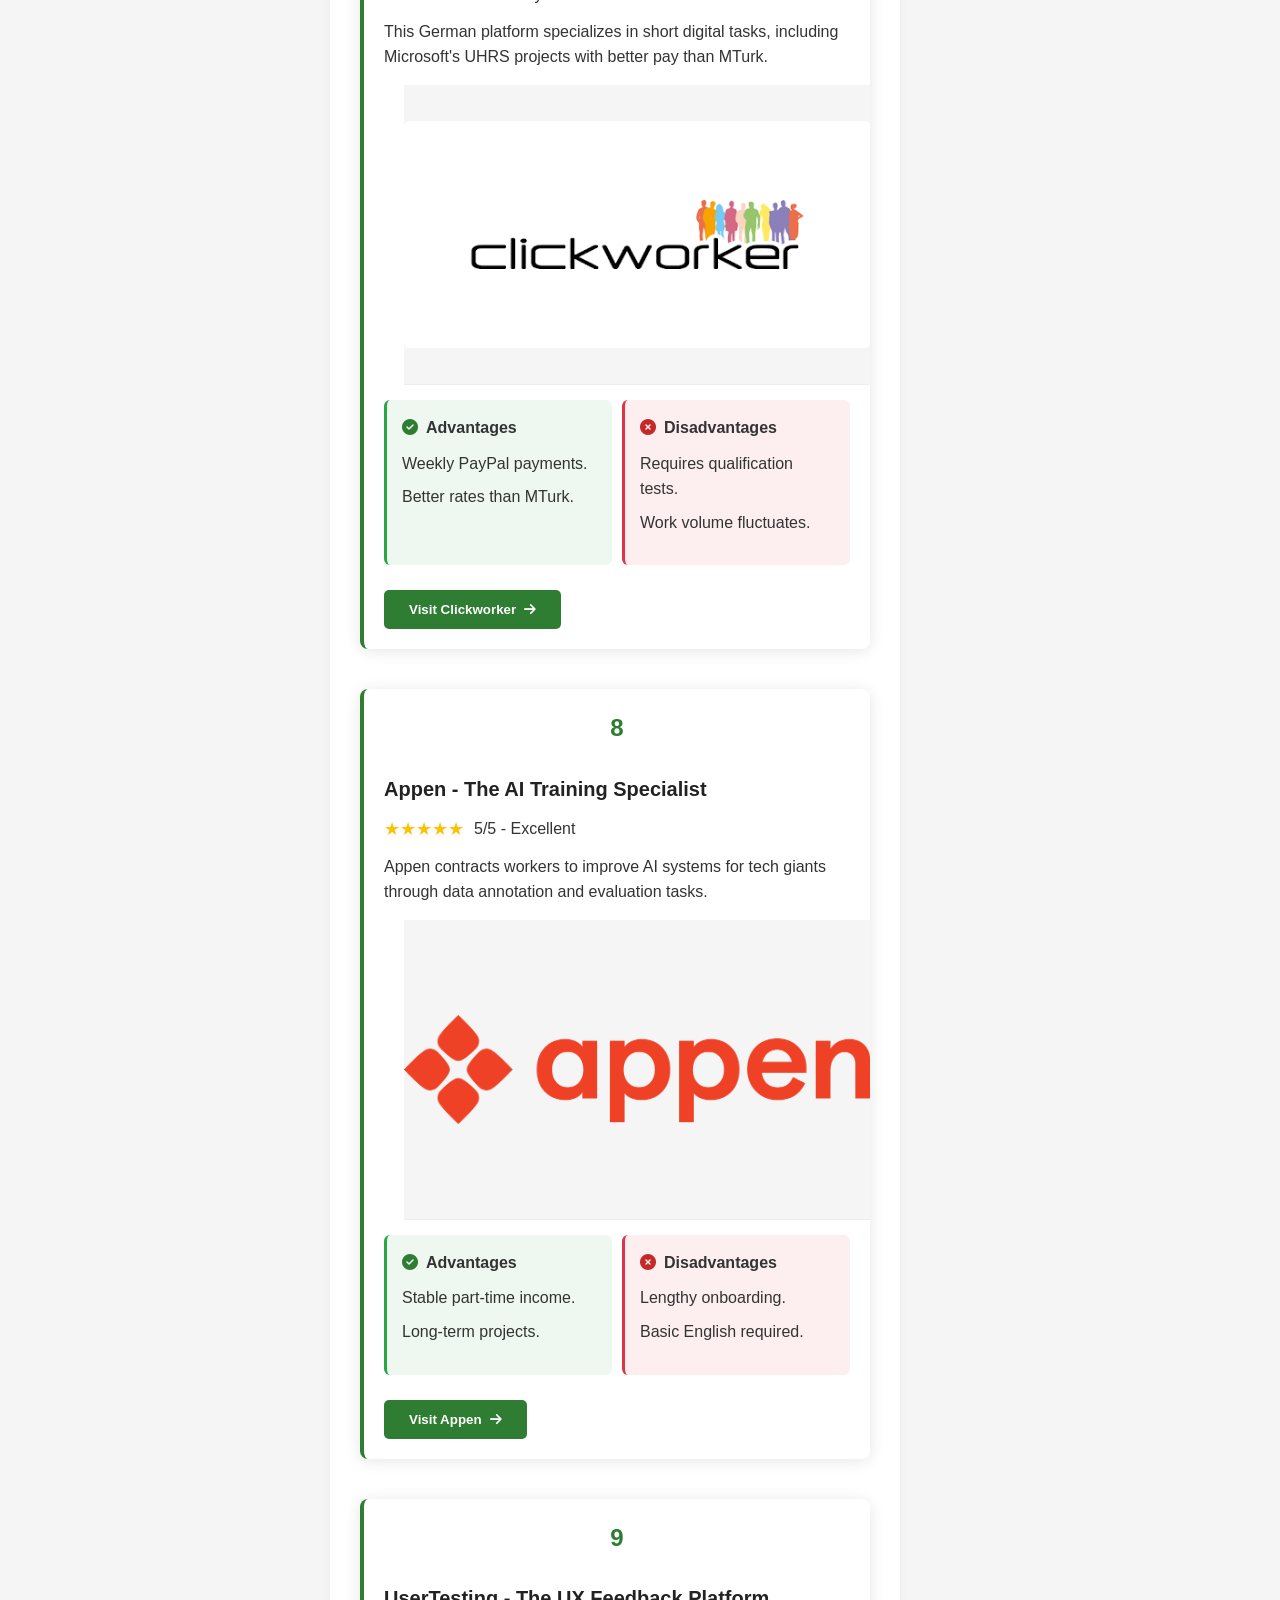
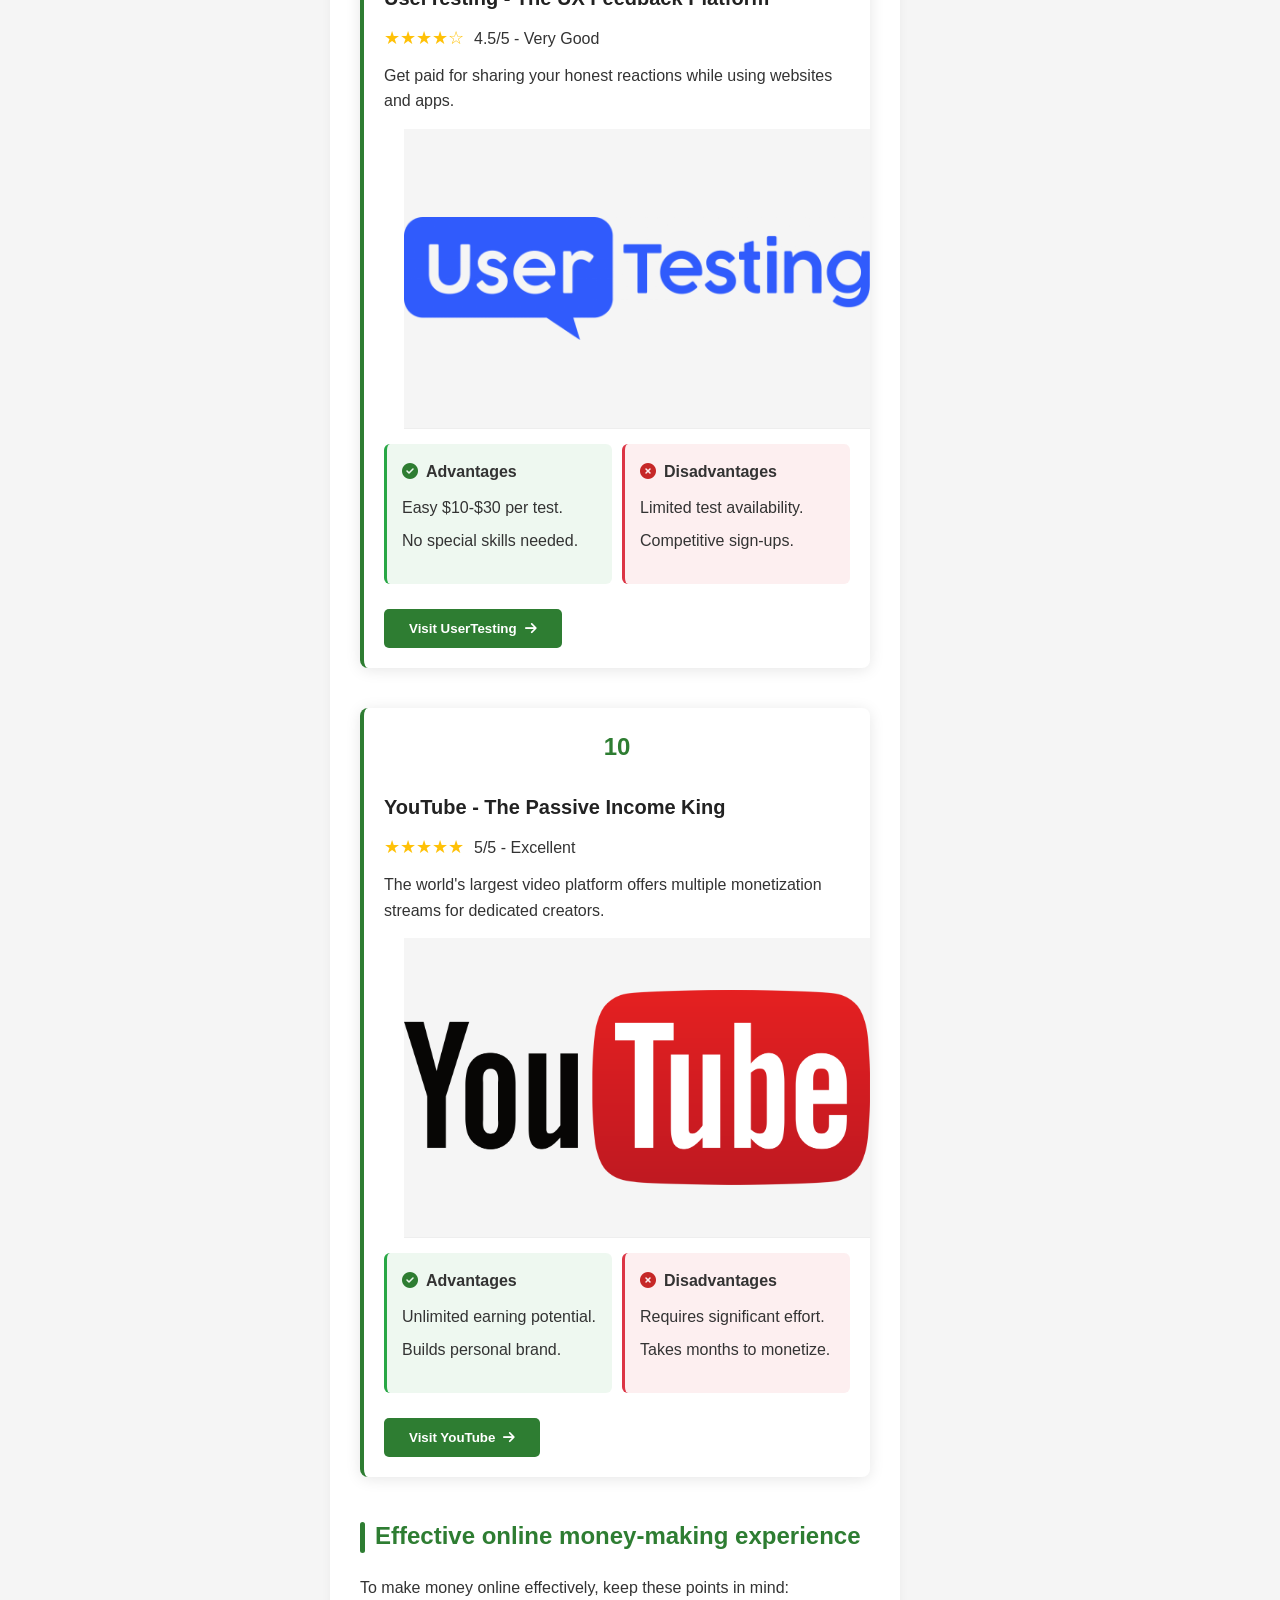
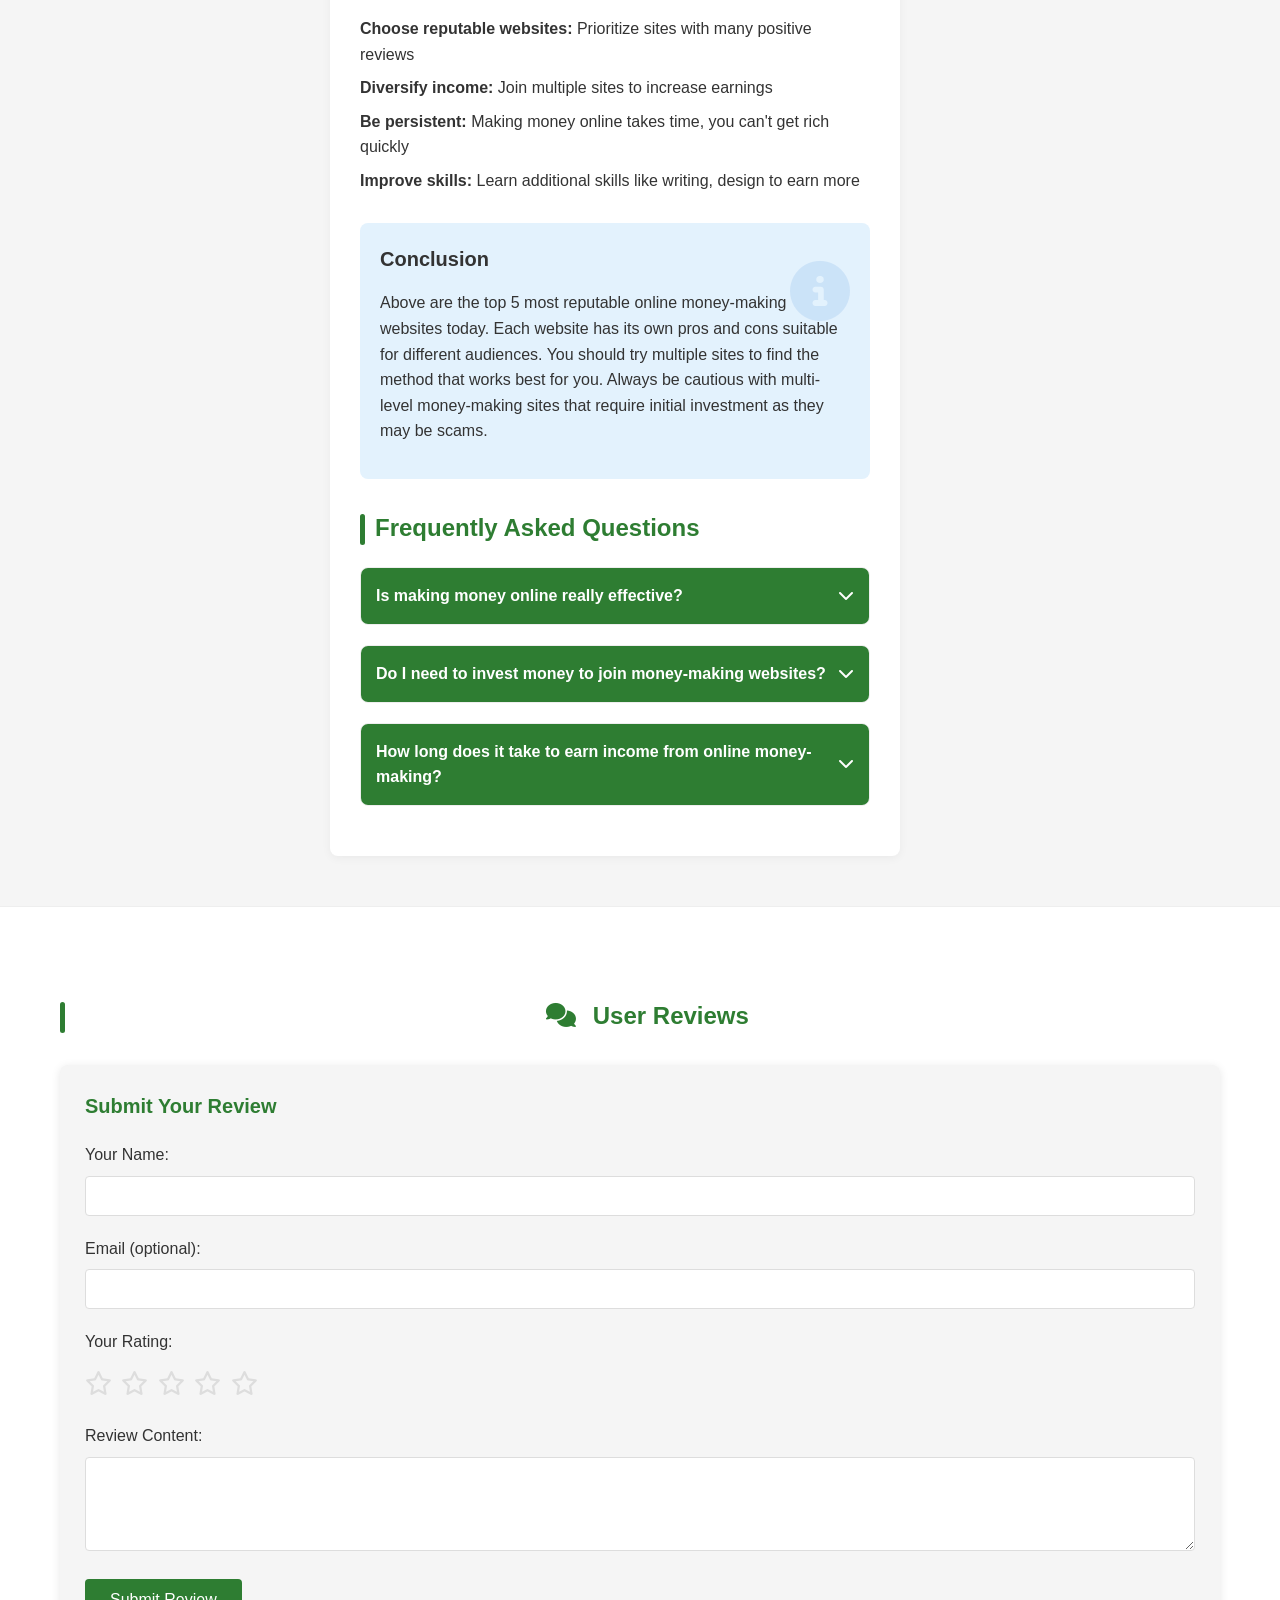
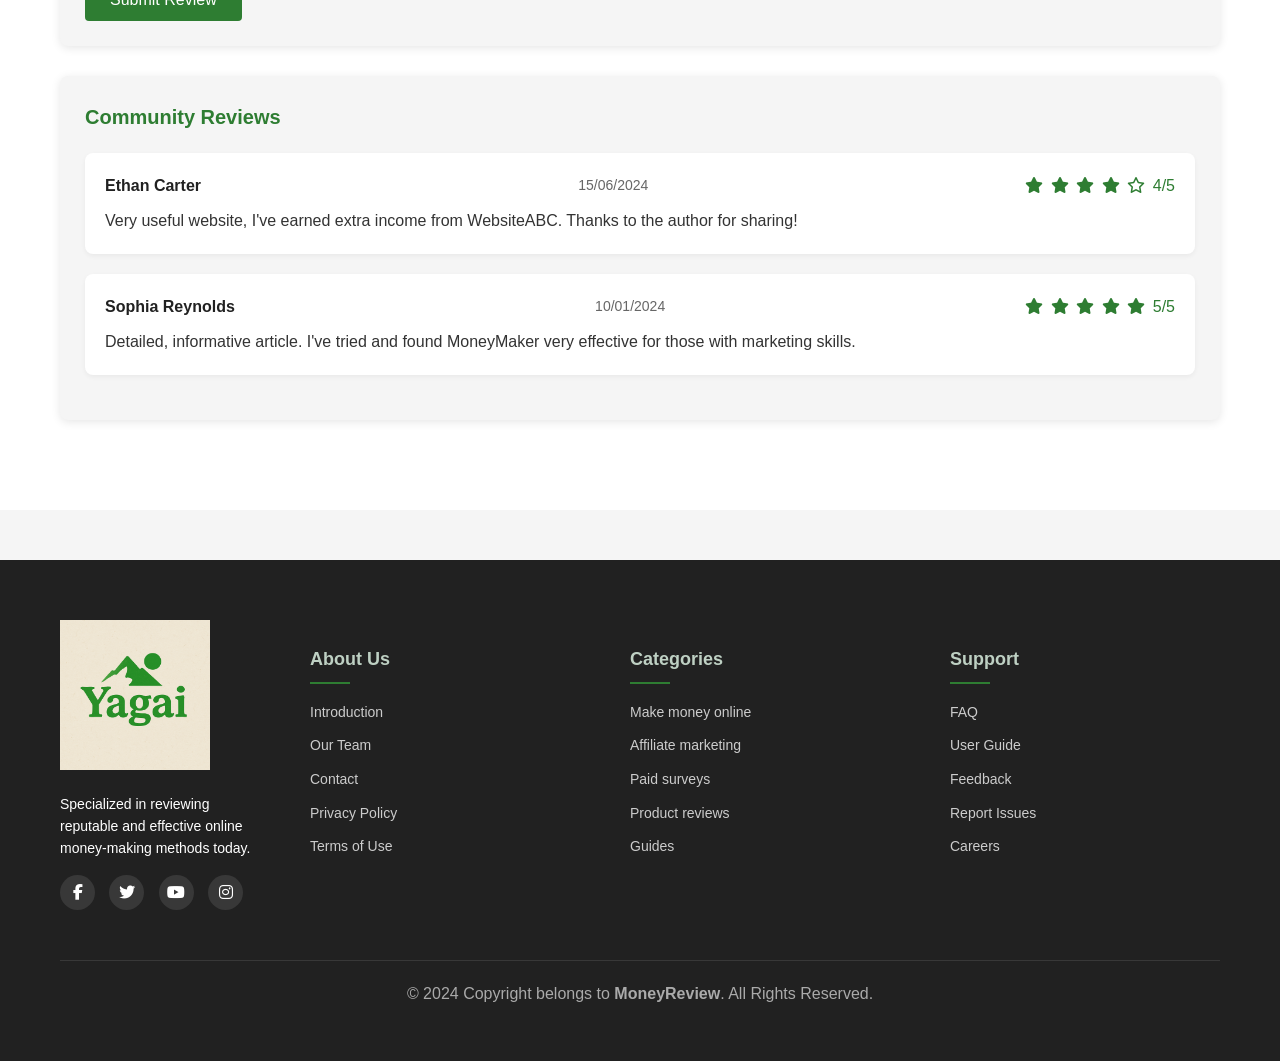
==== commit 5c7a8933: "Update index.html" ====
--- a/index.html
+++ b/index.html
@@ -463,10 +463,10 @@
                     </div>
                     <div class="related-item">
                         <div class="related-image">
-                            <img src="test1.png" alt="Related article" loading="lazy">
+                            <img src="surrveoo.jpg" alt="Related article" loading="lazy">
                         </div>
                         <div class="related-content">
-                            <h4><a href="#">Top 10 money-making apps for smartphones</a></h4>
+                            <h4><a href="https://wedebeek.com/click?pid=3128&offer_id=18656">Money-making with Surveoo</a></h4>
                             <div class="related-date">05/06/2024</div>
                         </div>
                     </div>
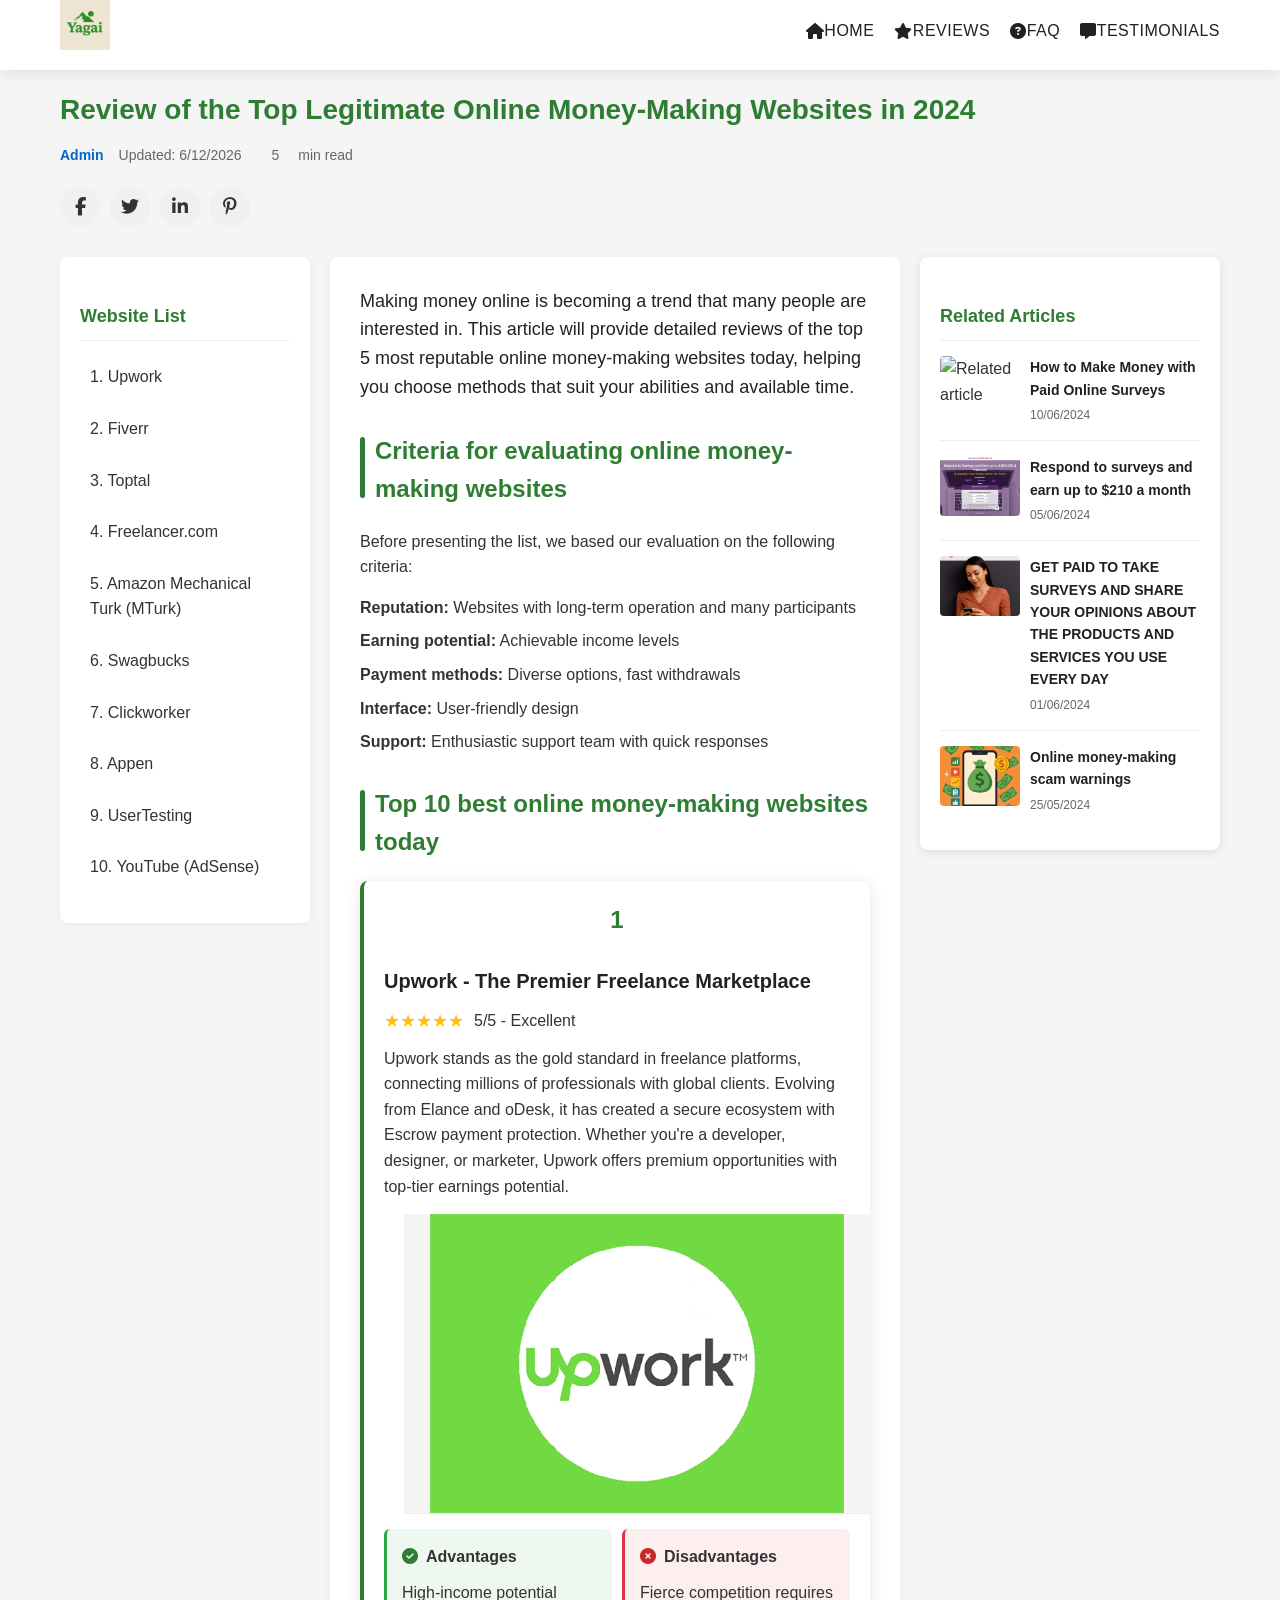
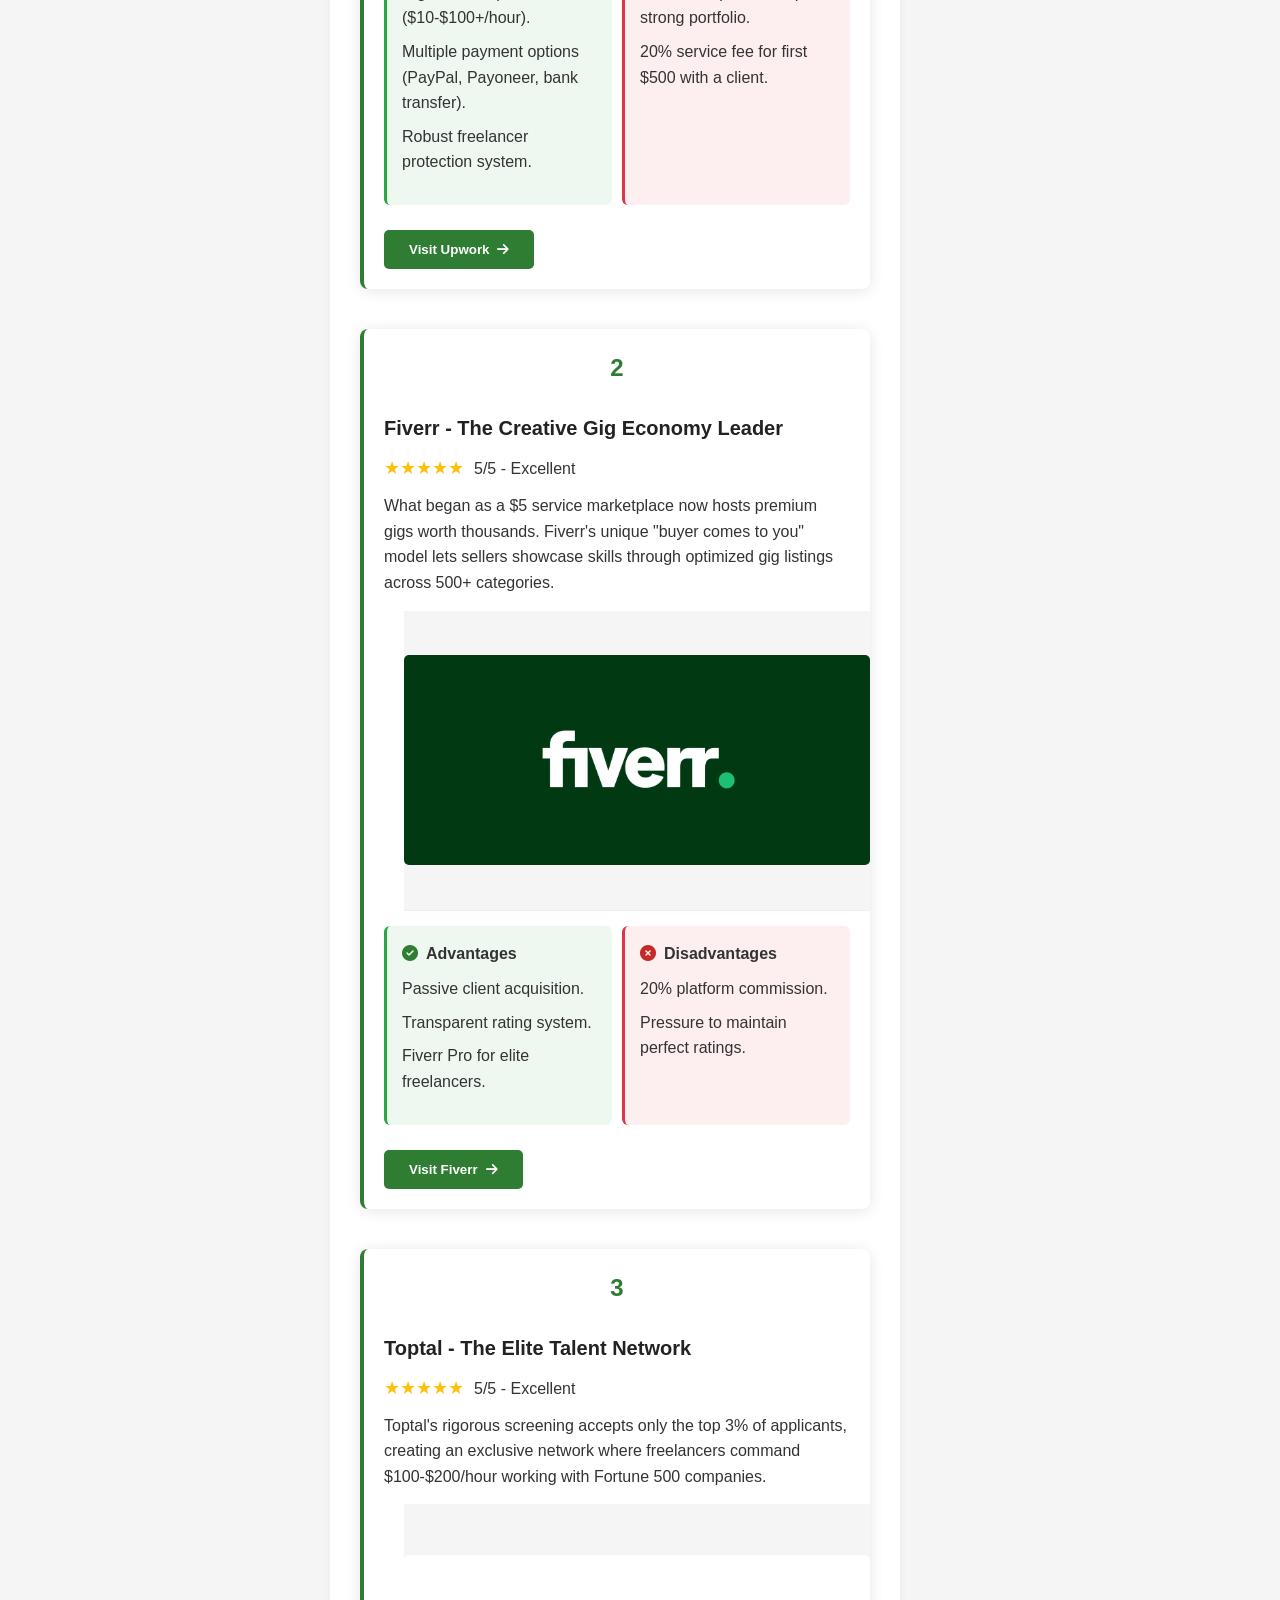
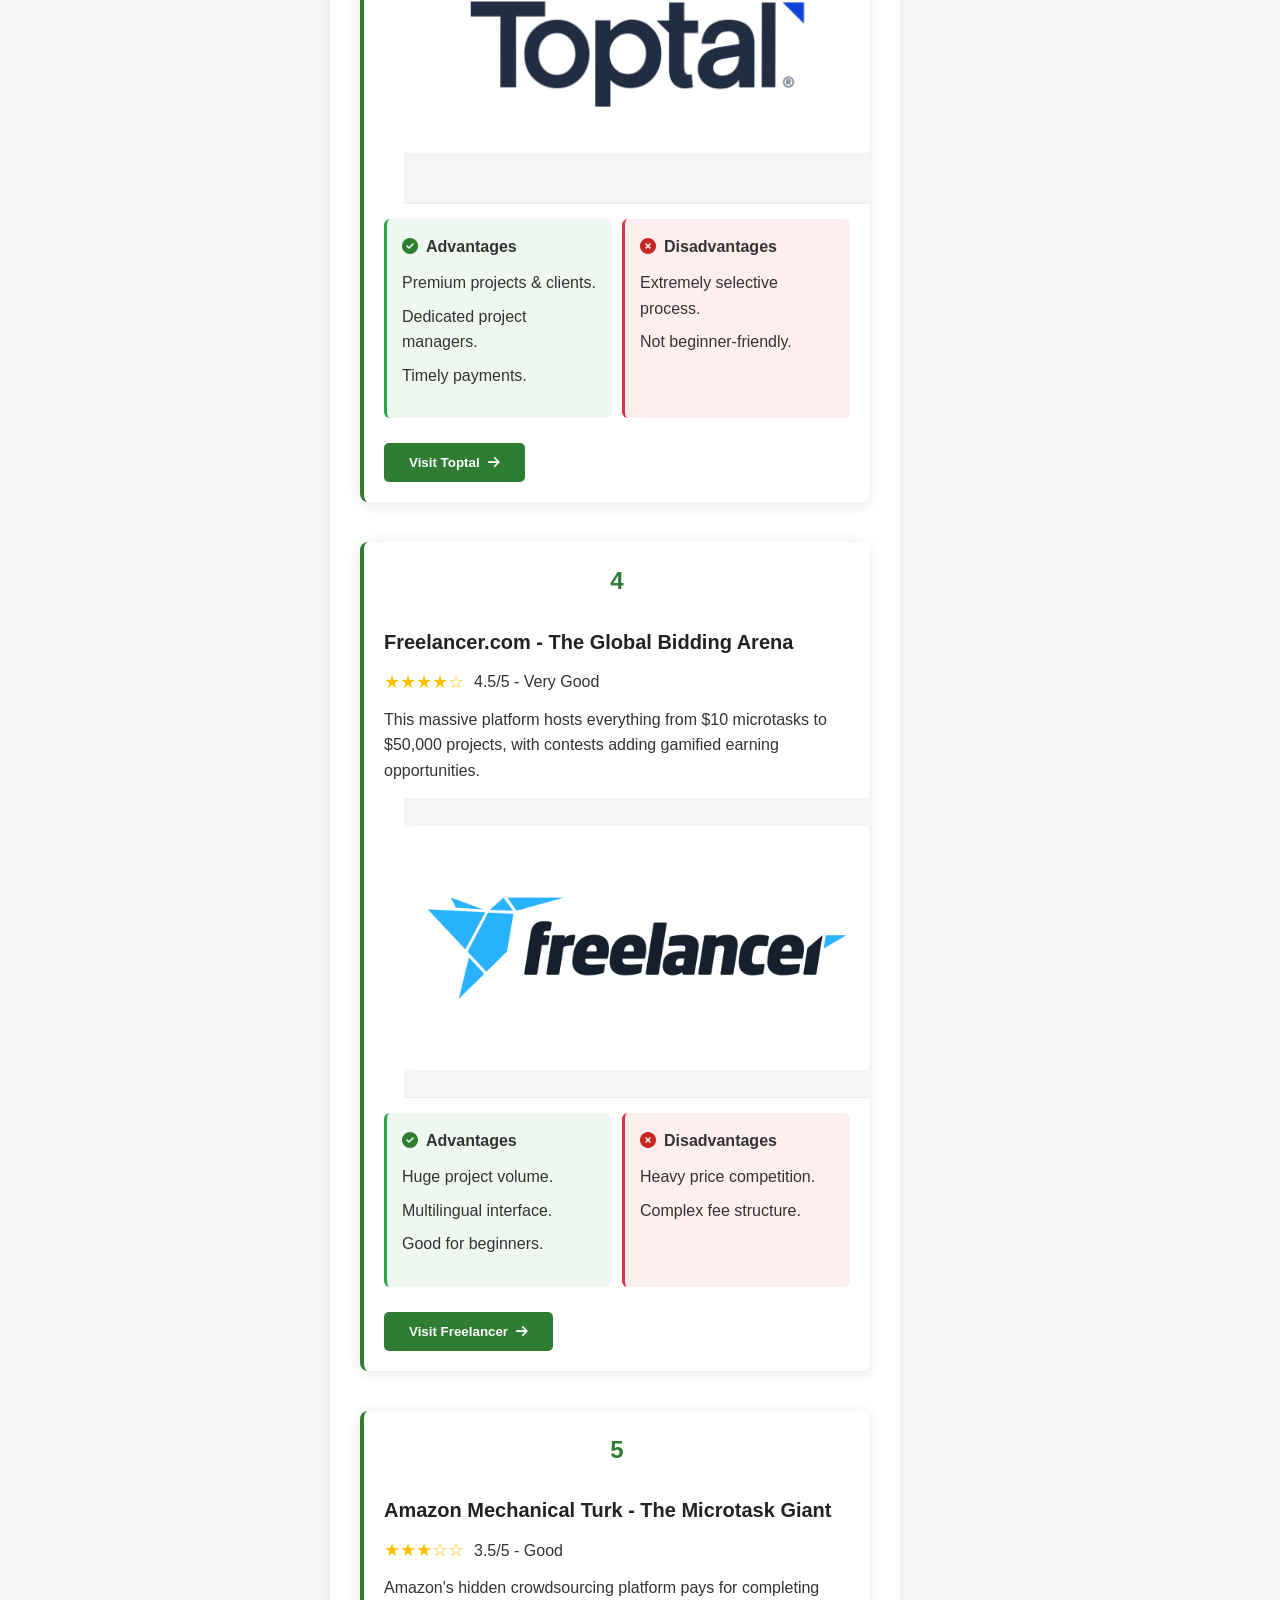
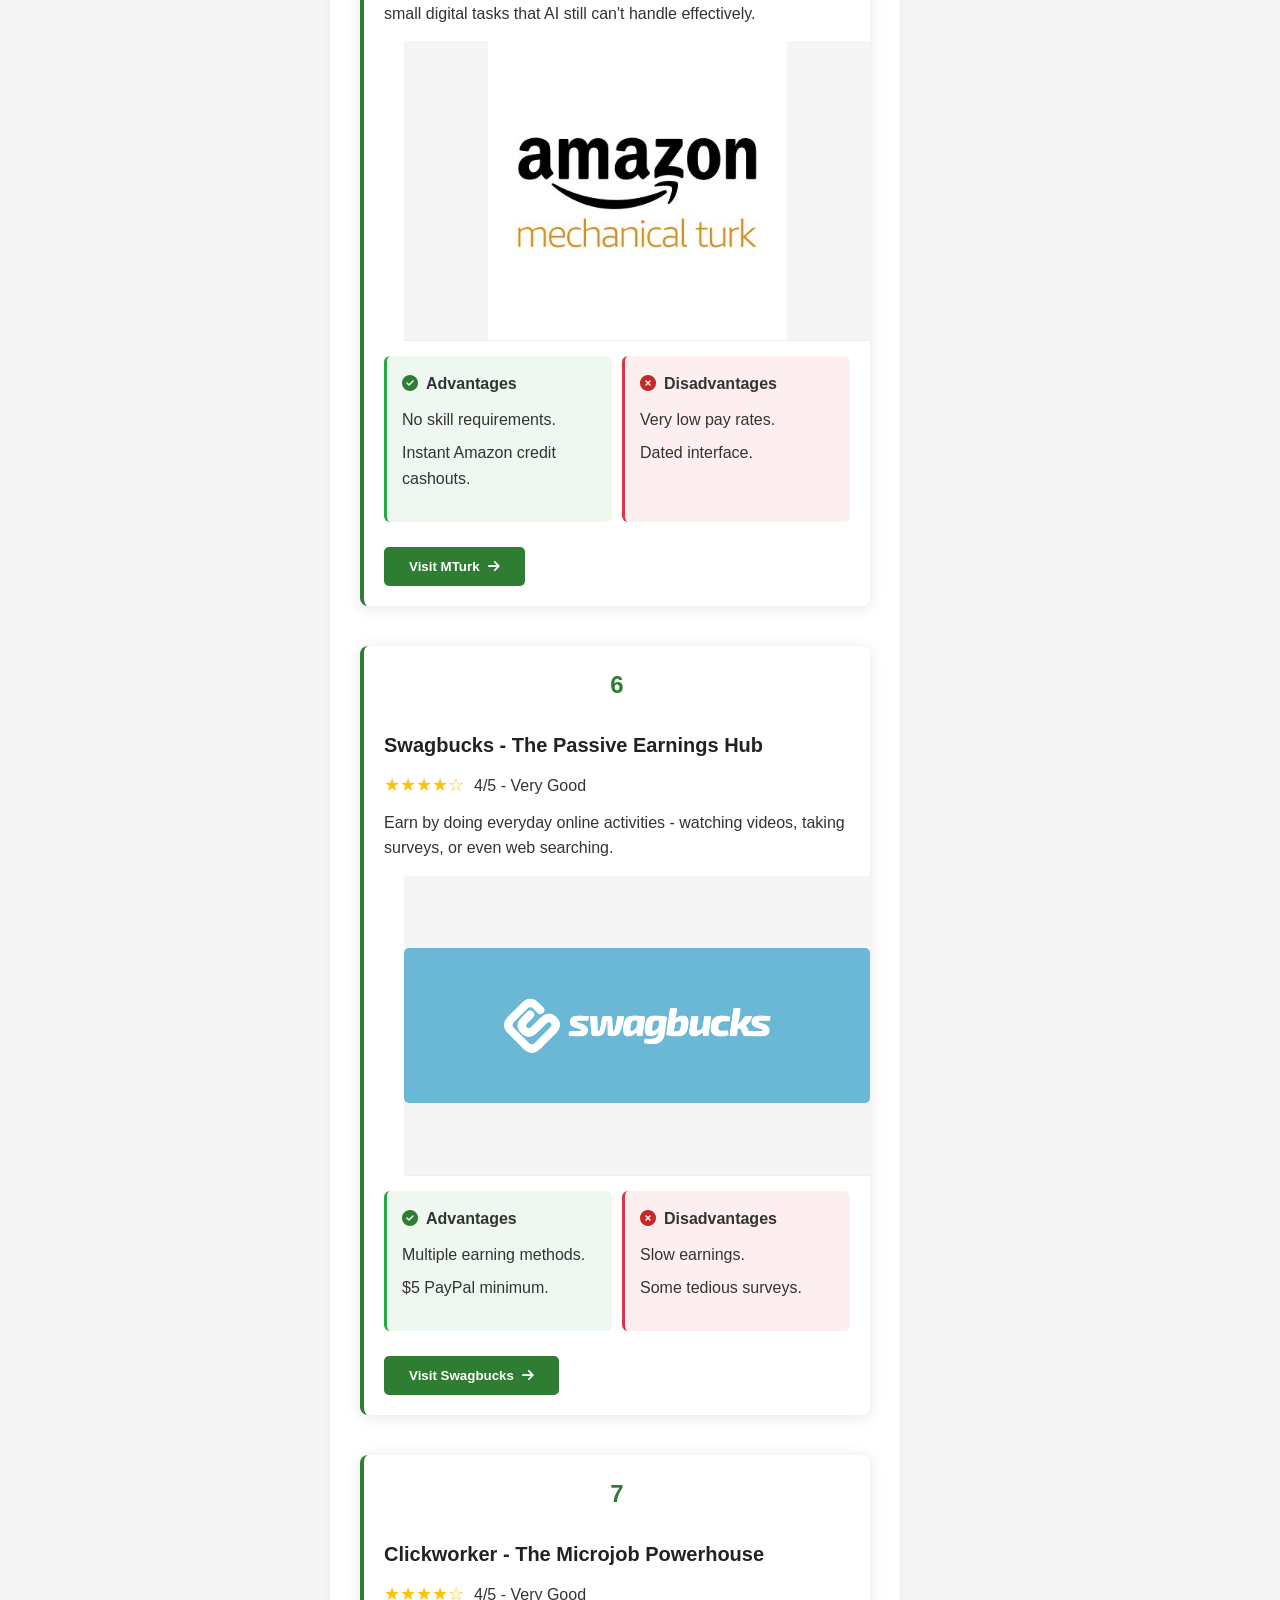
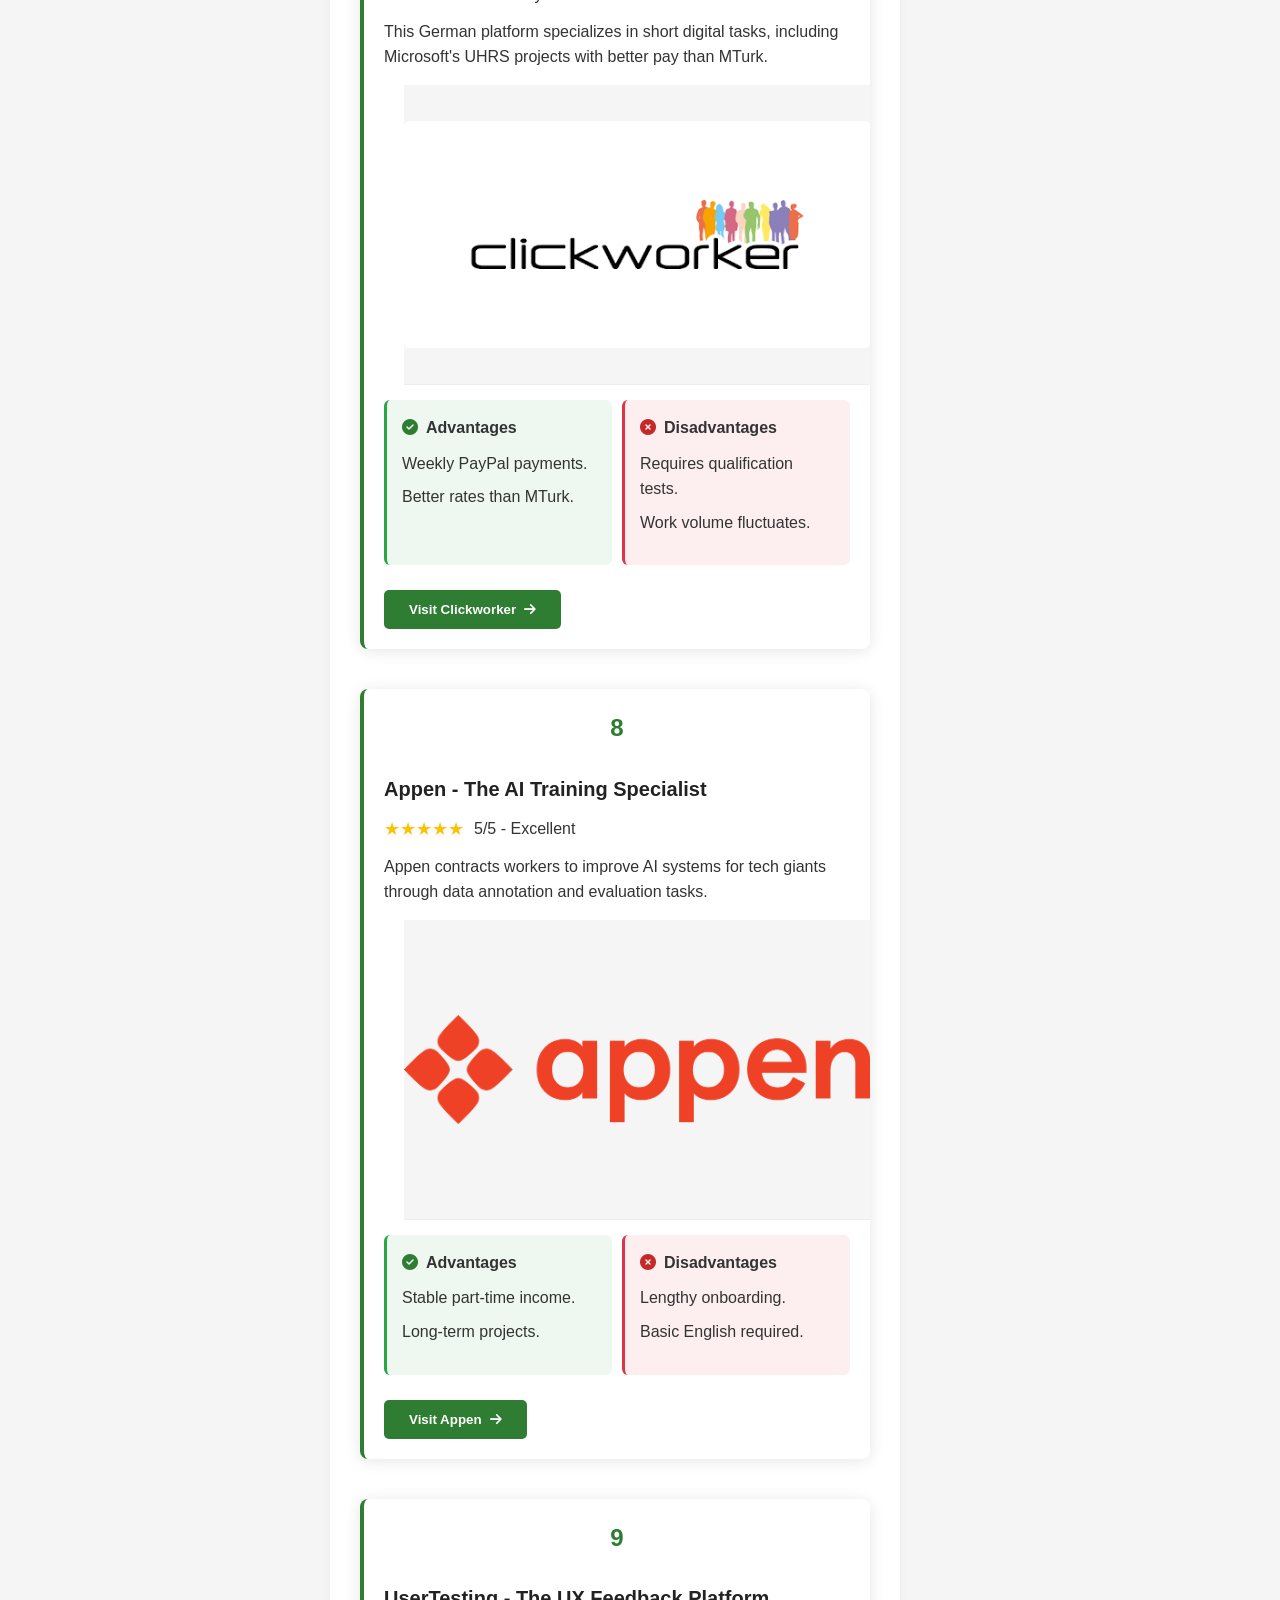
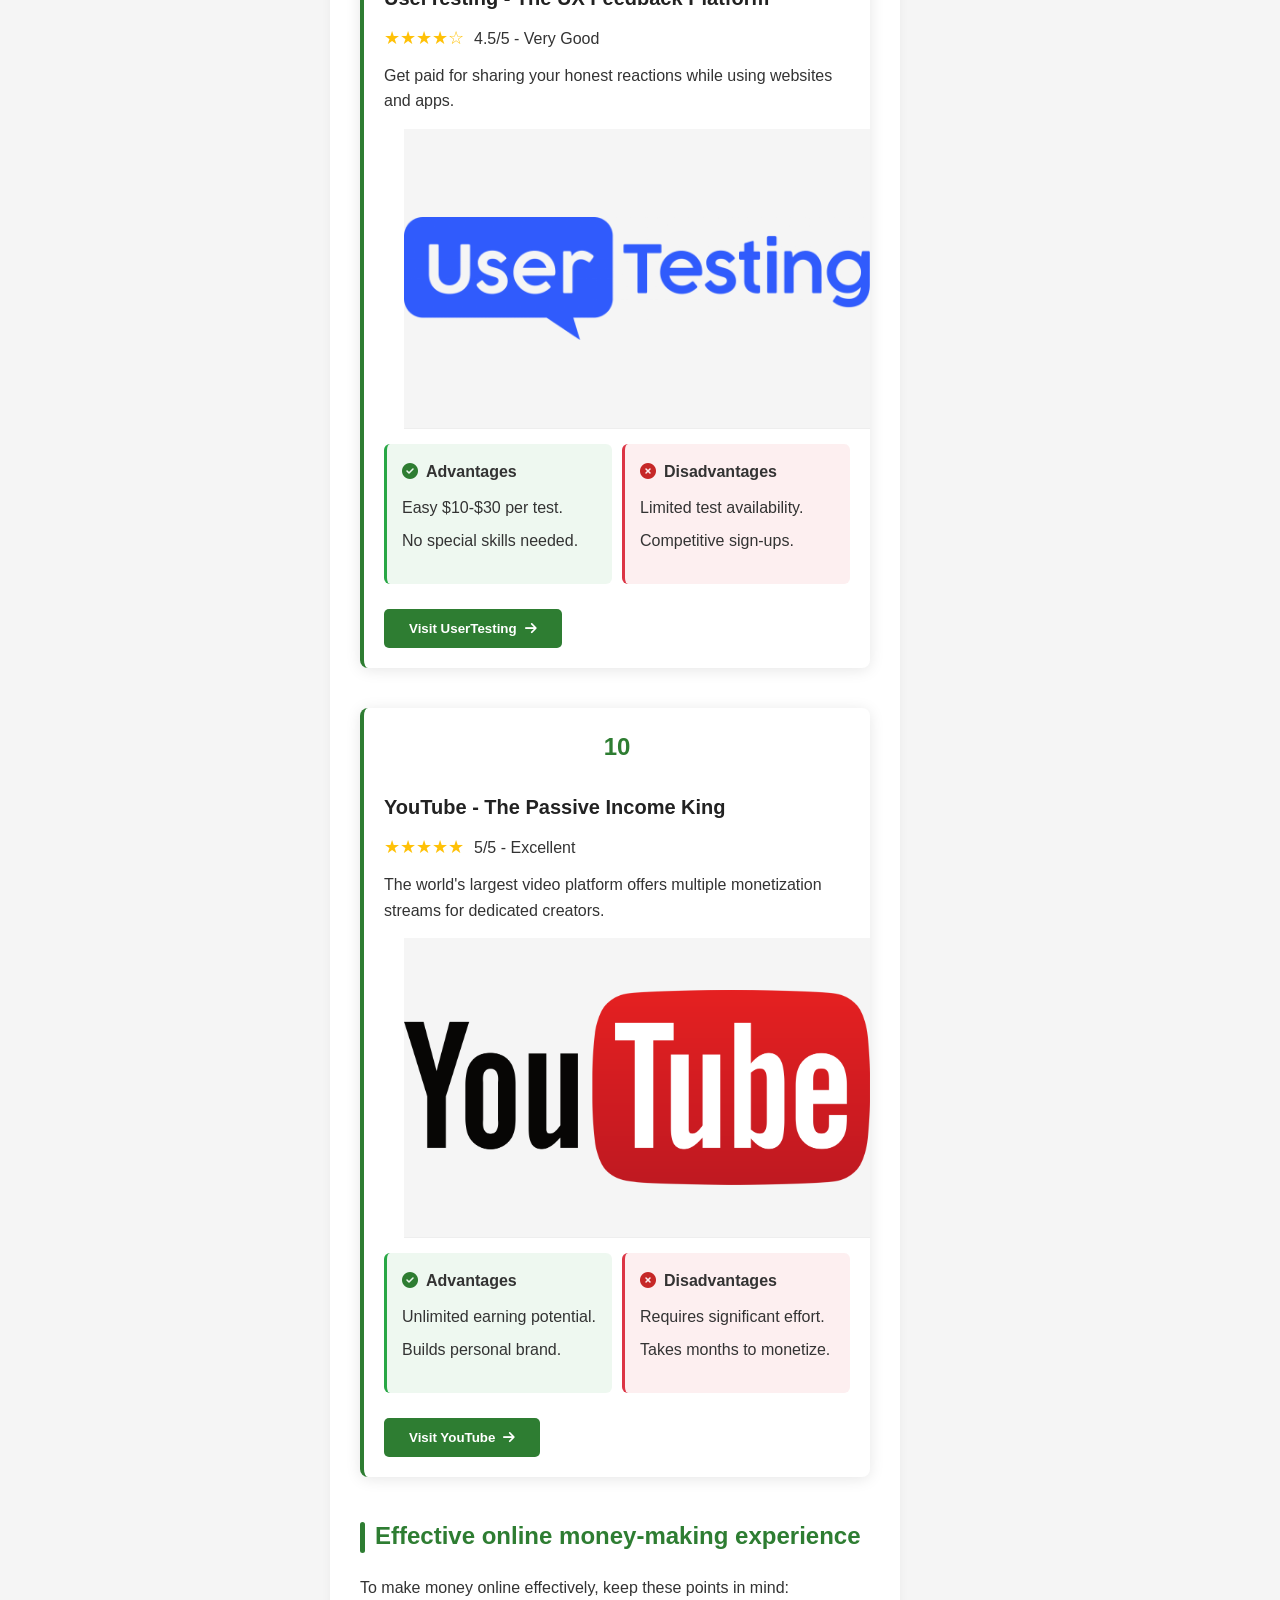
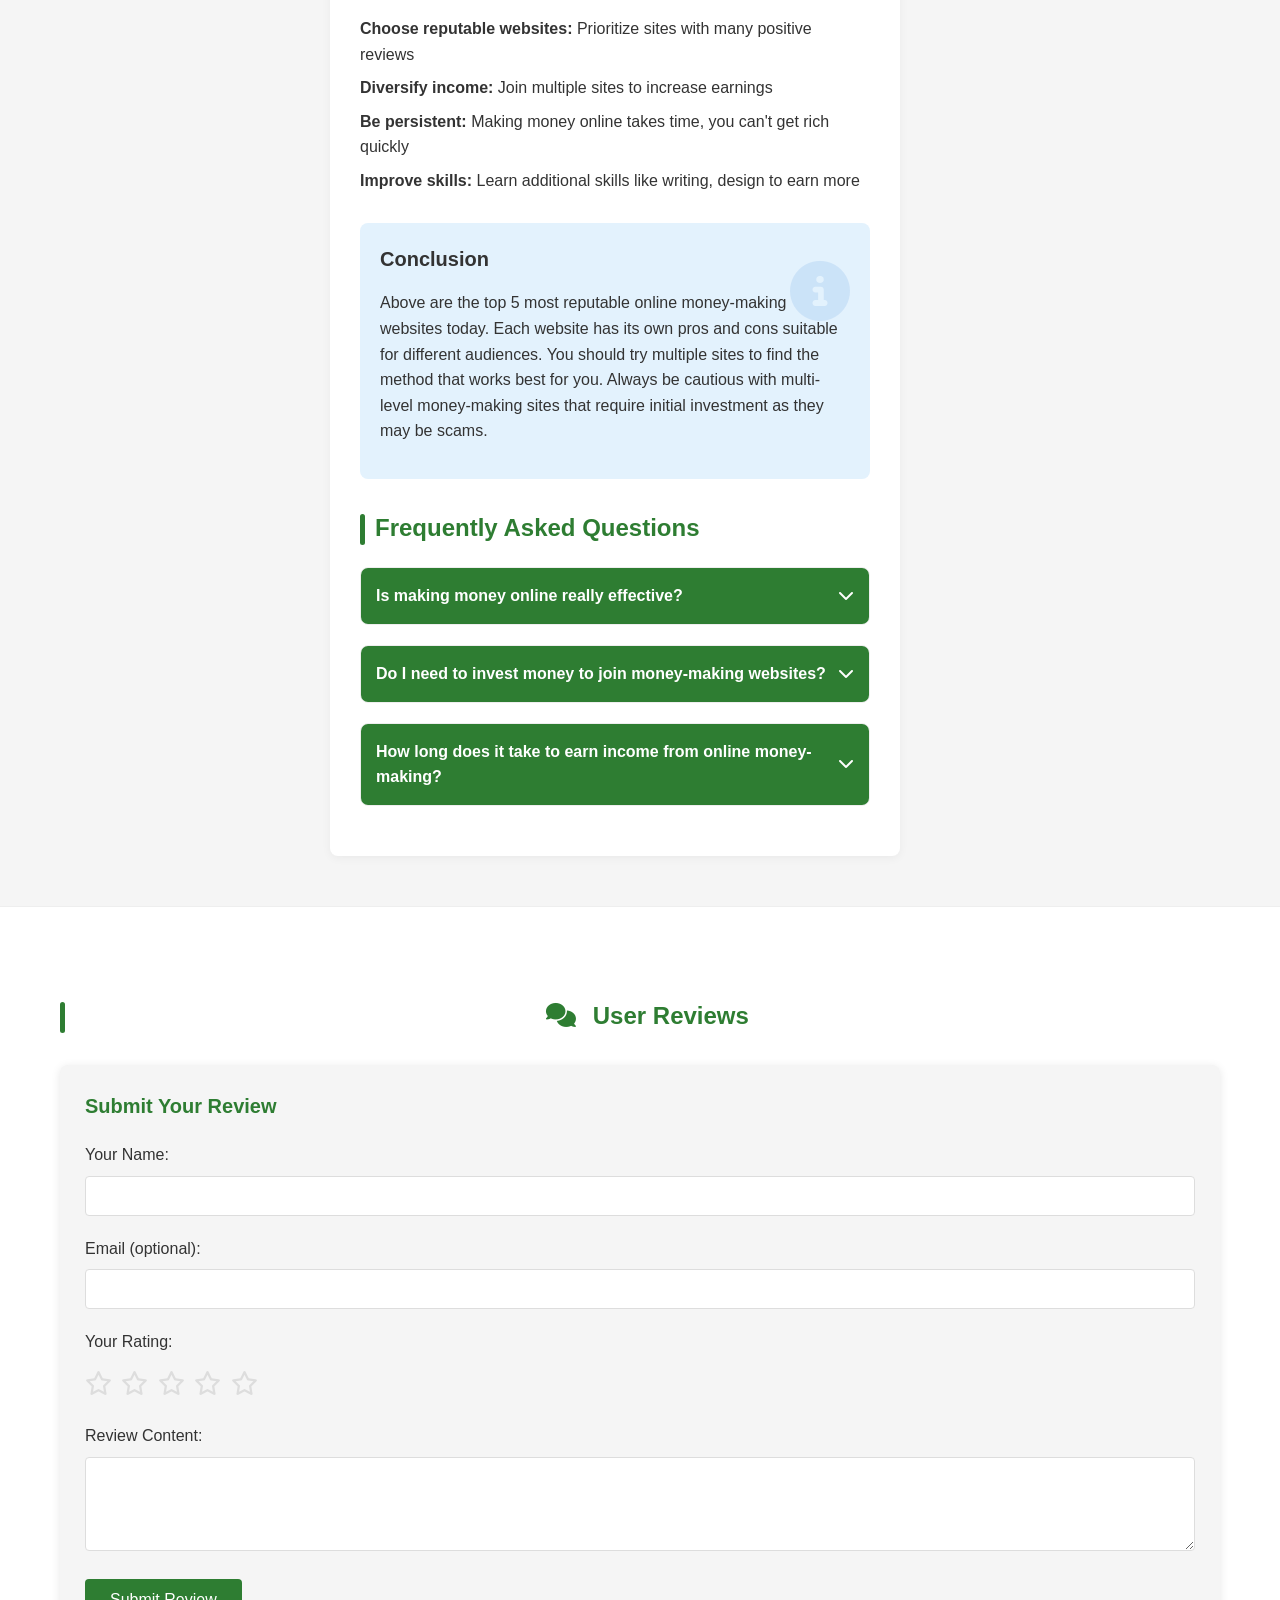
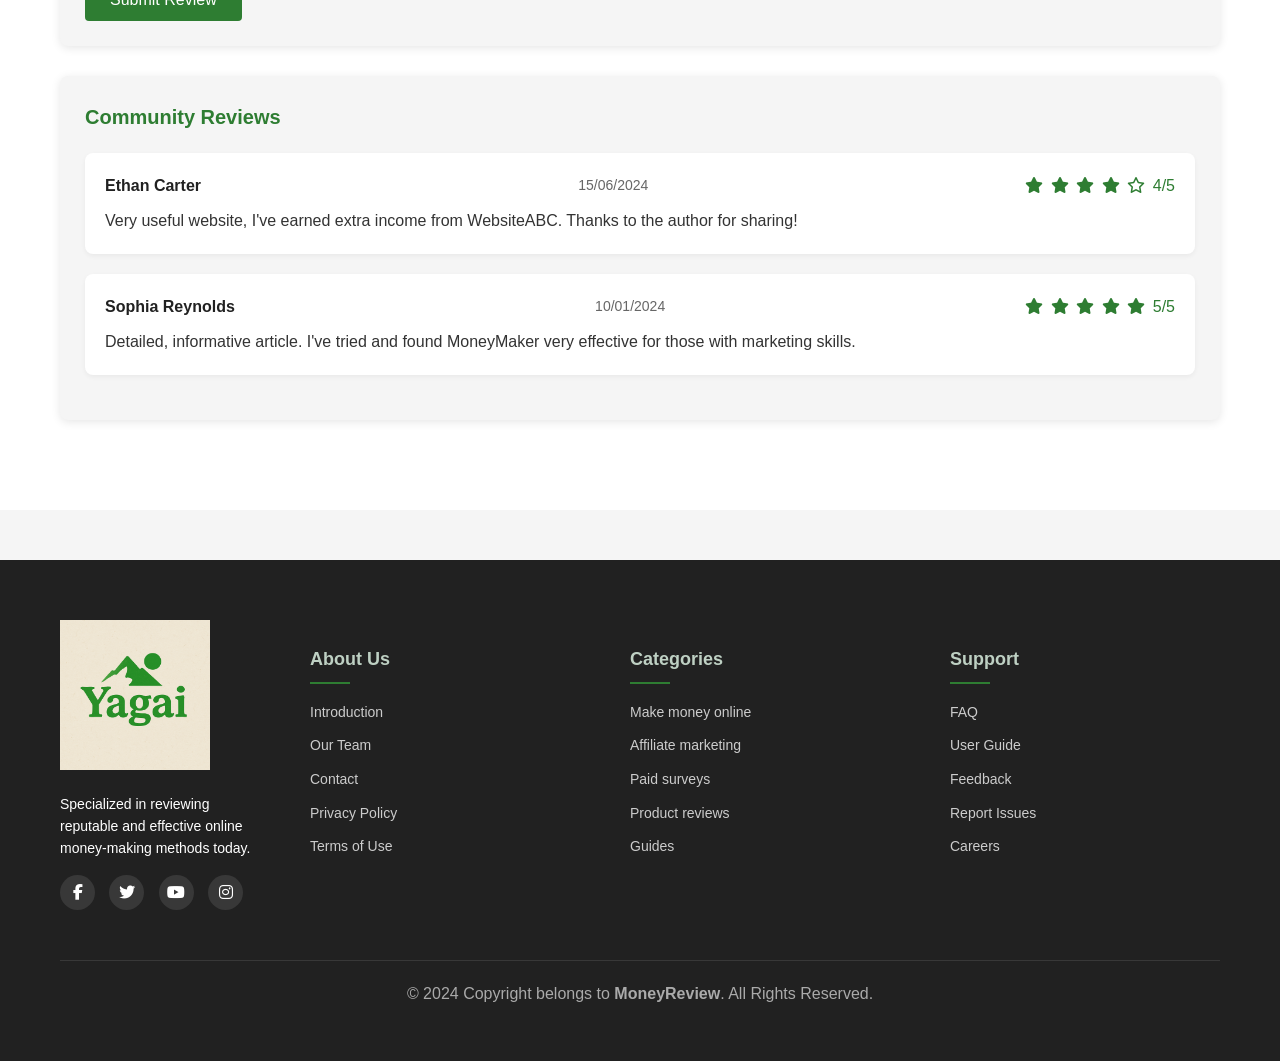
==== commit ce772d2e: "Update index.html" ====
--- a/index.html
+++ b/index.html
@@ -454,28 +454,28 @@
                     <h3 class="related-title">Related Articles</h3>
                     <div class="related-item">
                         <div class="related-image">
-                            <img src="iso.jpg" alt="Related article" loading="lazy">
+                            <img src="topsurvey.png" alt="Related article" loading="lazy">
                         </div>
                         <div class="related-content">
-                            <h4><a href="https://wedebeek.com/click?pid=3128&offer_id=18663">How to make money online without capital</a></h4>
+                            <h4><a href="https://wedebeek.com/click?pid=3128&offer_id=18660">How to Make Money with Paid Online Surveys</a></h4>
                             <div class="related-date">10/06/2024</div>
                         </div>
                     </div>
                     <div class="related-item">
                         <div class="related-image">
-                            <img src="surrveoo.jpg" alt="Related article" loading="lazy">
+                            <img src="surveoo.jfif" alt="Related article" loading="lazy">
                         </div>
                         <div class="related-content">
-                            <h4><a href="https://wedebeek.com/click?pid=3128&offer_id=18656">Money-making with Surveoo</a></h4>
+                            <h4><a href="https://wedebeek.com/click?pid=3128&offer_id=18656">Respond to surveys and earn up to $210 a month</a></h4>
                             <div class="related-date">05/06/2024</div>
                         </div>
                     </div>
                     <div class="related-item">
                         <div class="related-image">
-                            <img src="test3.png" alt="Related article" loading="lazy">
+                            <img src="clearvoice.png" alt="Related article" loading="lazy">
                         </div>
                         <div class="related-content">
-                            <h4><a href="#">Guide to making money from affiliate marketing</a></h4>
+                            <h4><a href="https://wedebeek.com/click?pid=3128&offer_id=18674">GET PAID TO TAKE SURVEYS AND SHARE YOUR OPINIONS ABOUT THE PRODUCTS AND SERVICES YOU USE EVERY DAY</a></h4>
                             <div class="related-date">01/06/2024</div>
                         </div>
                     </div>
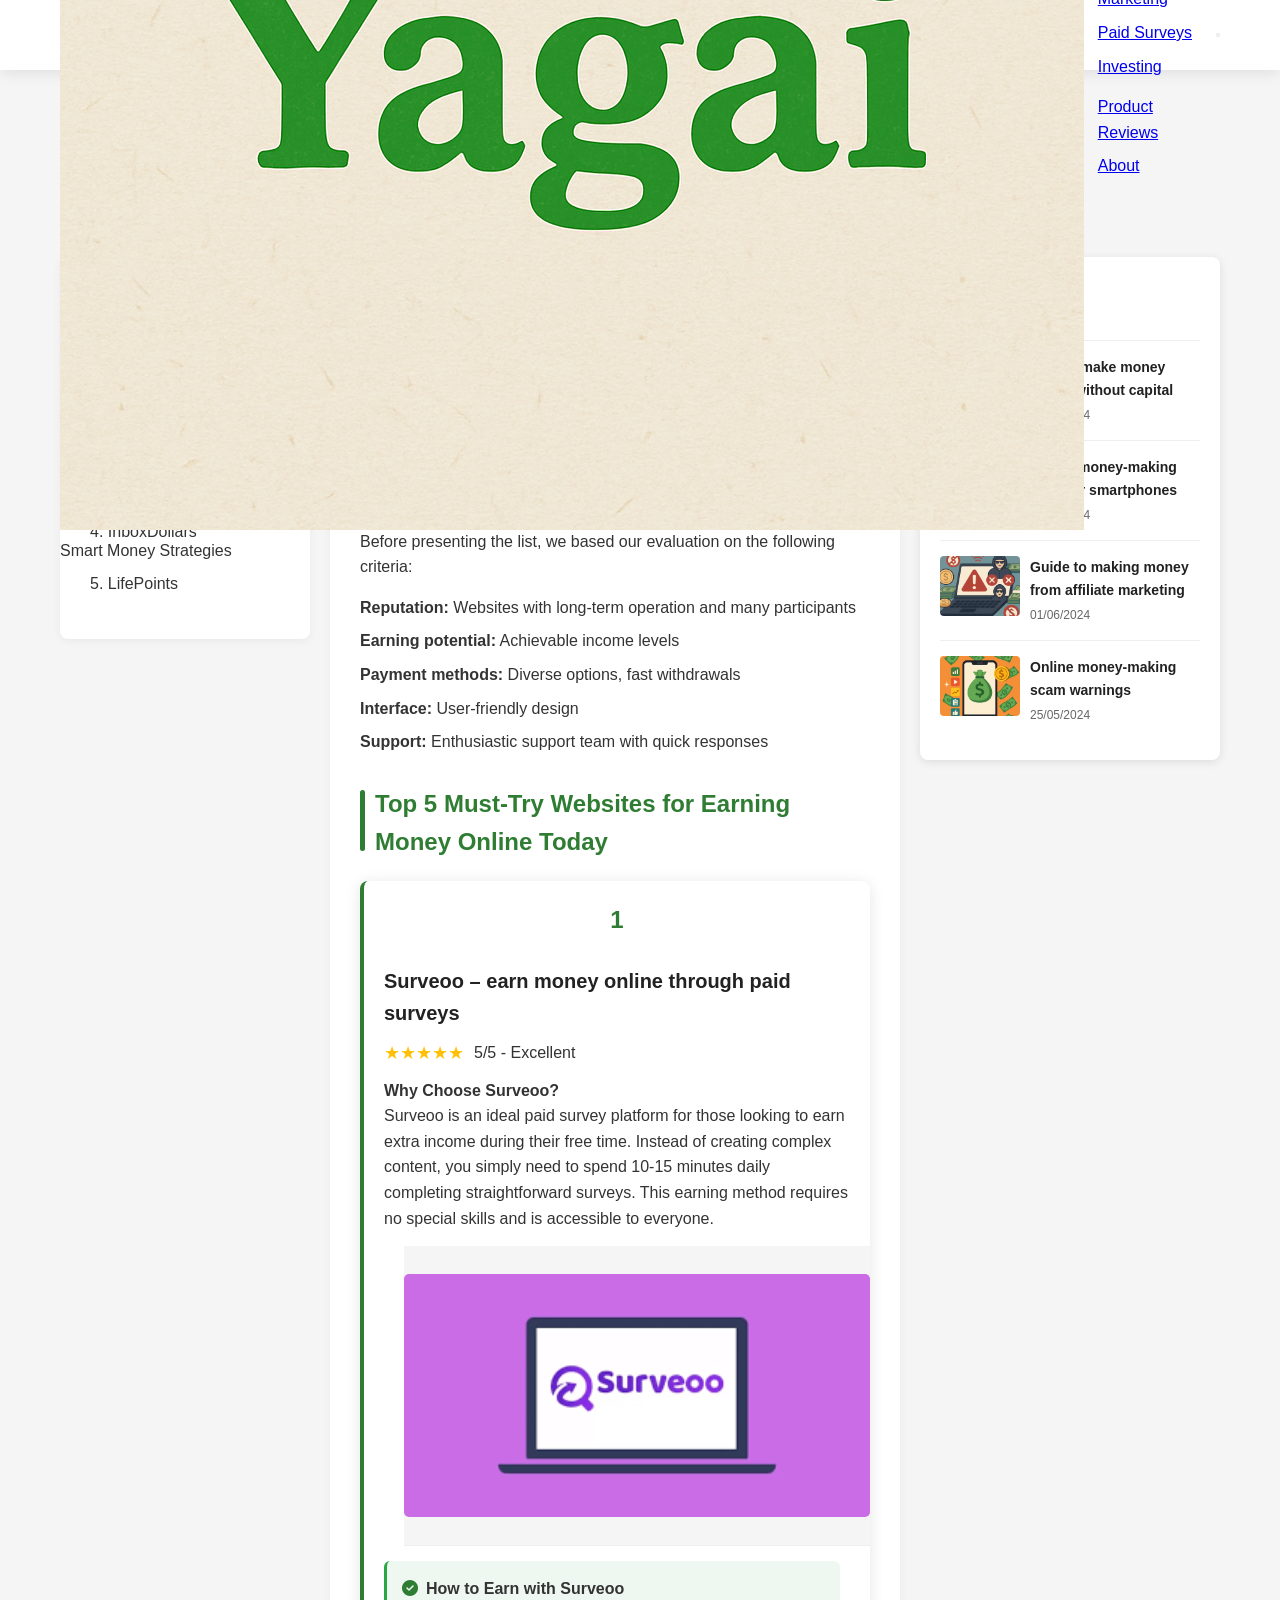
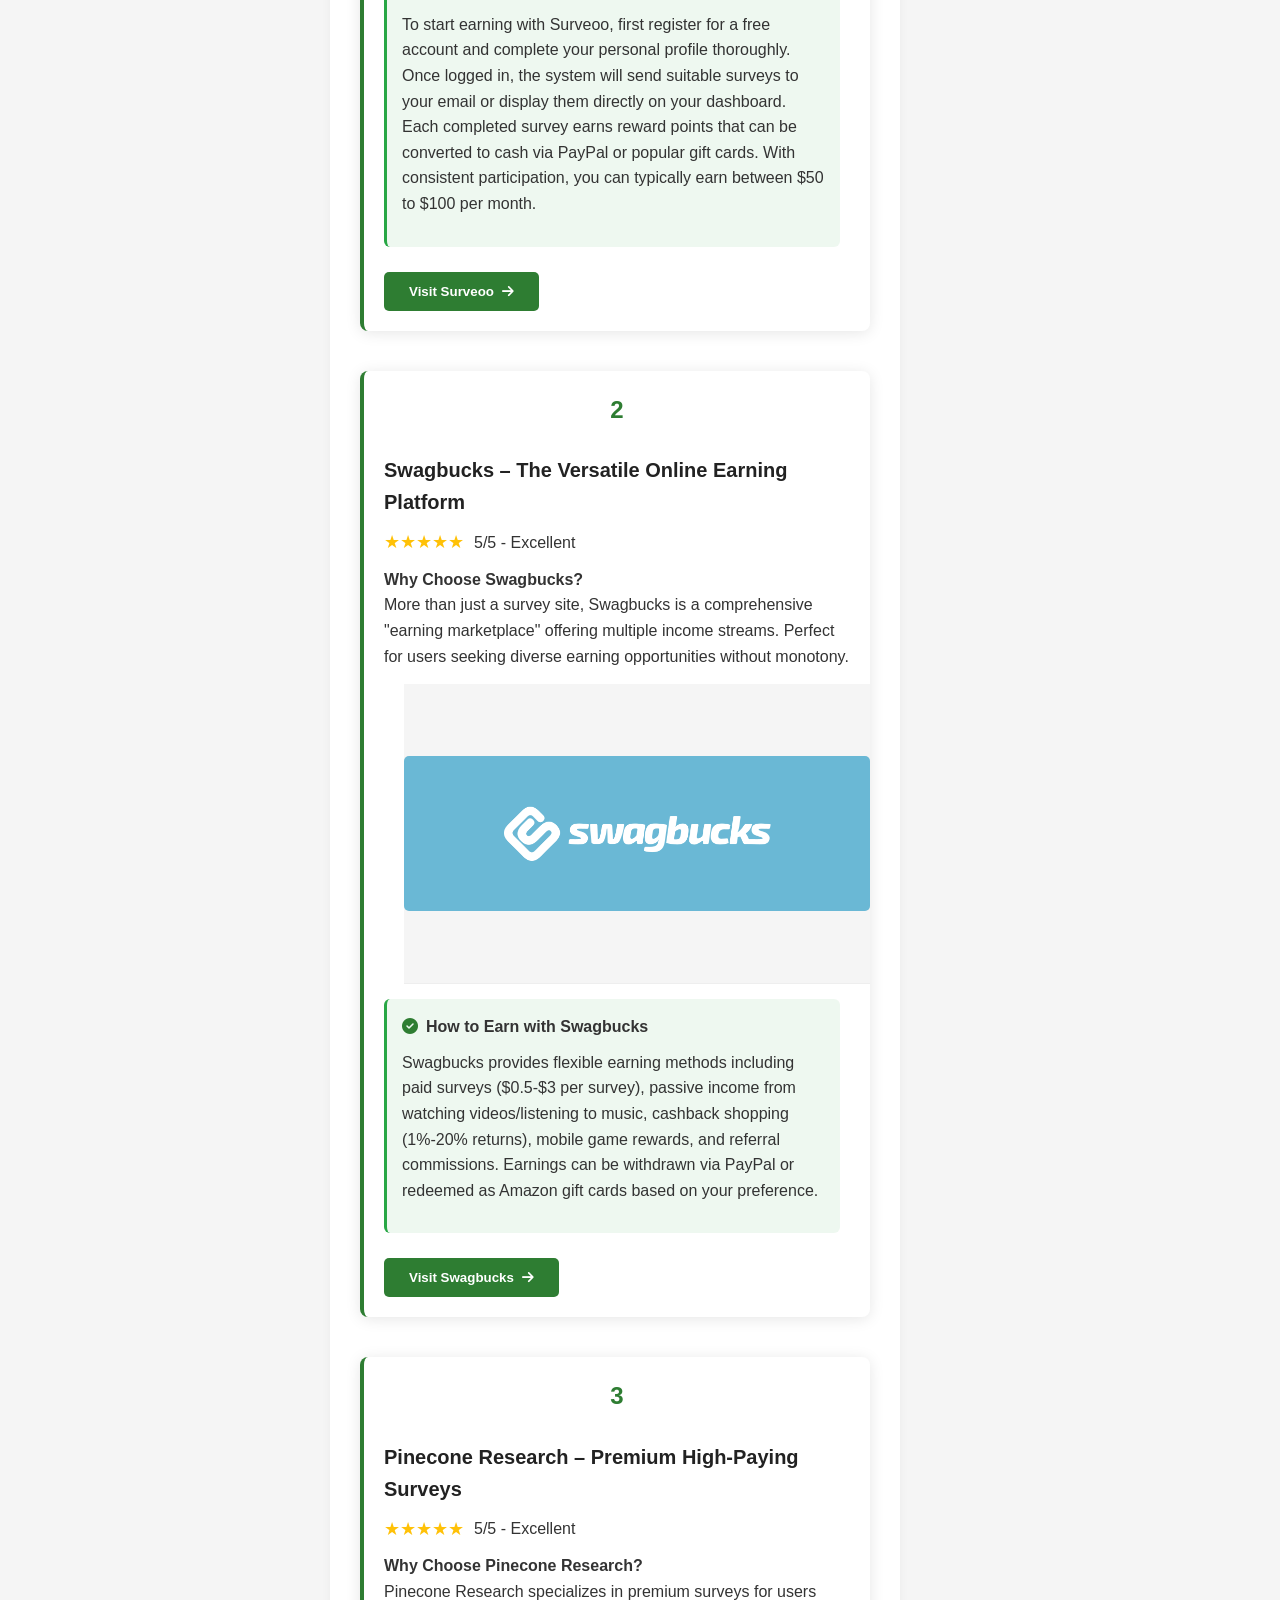
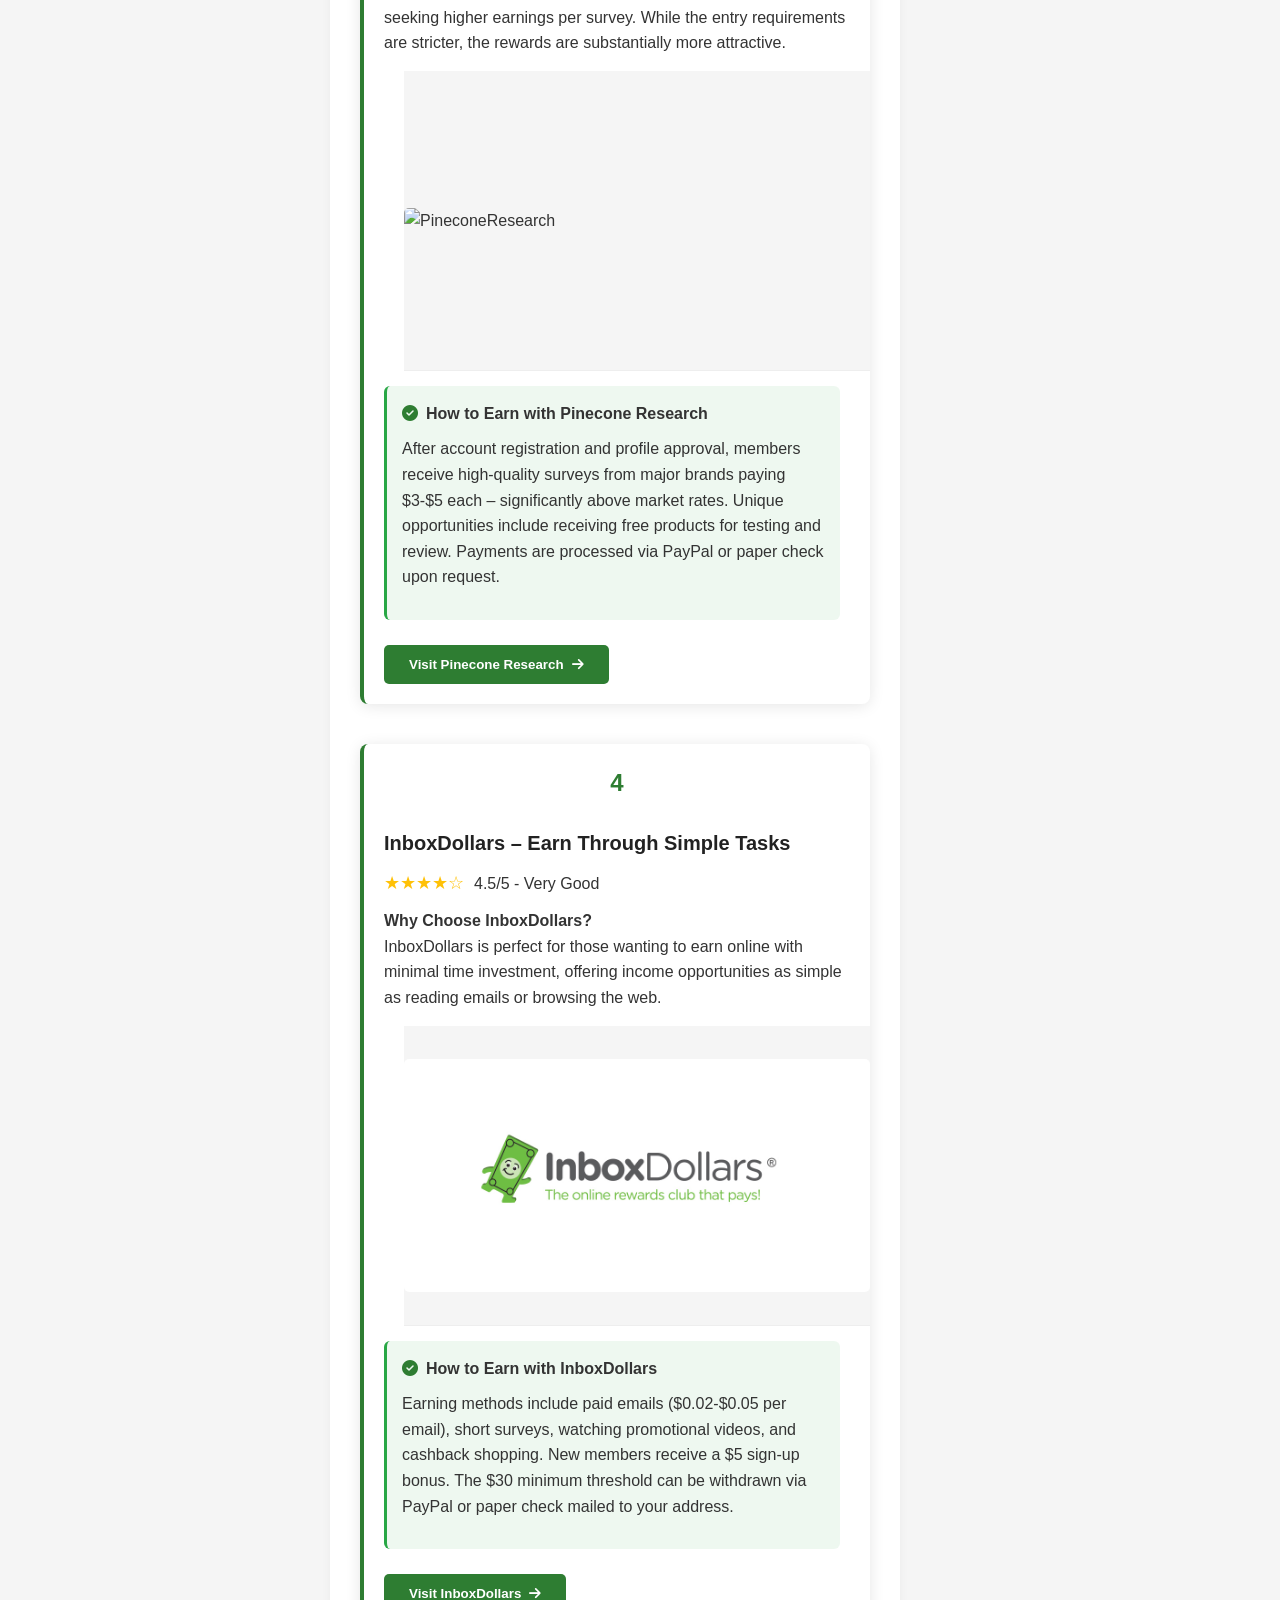
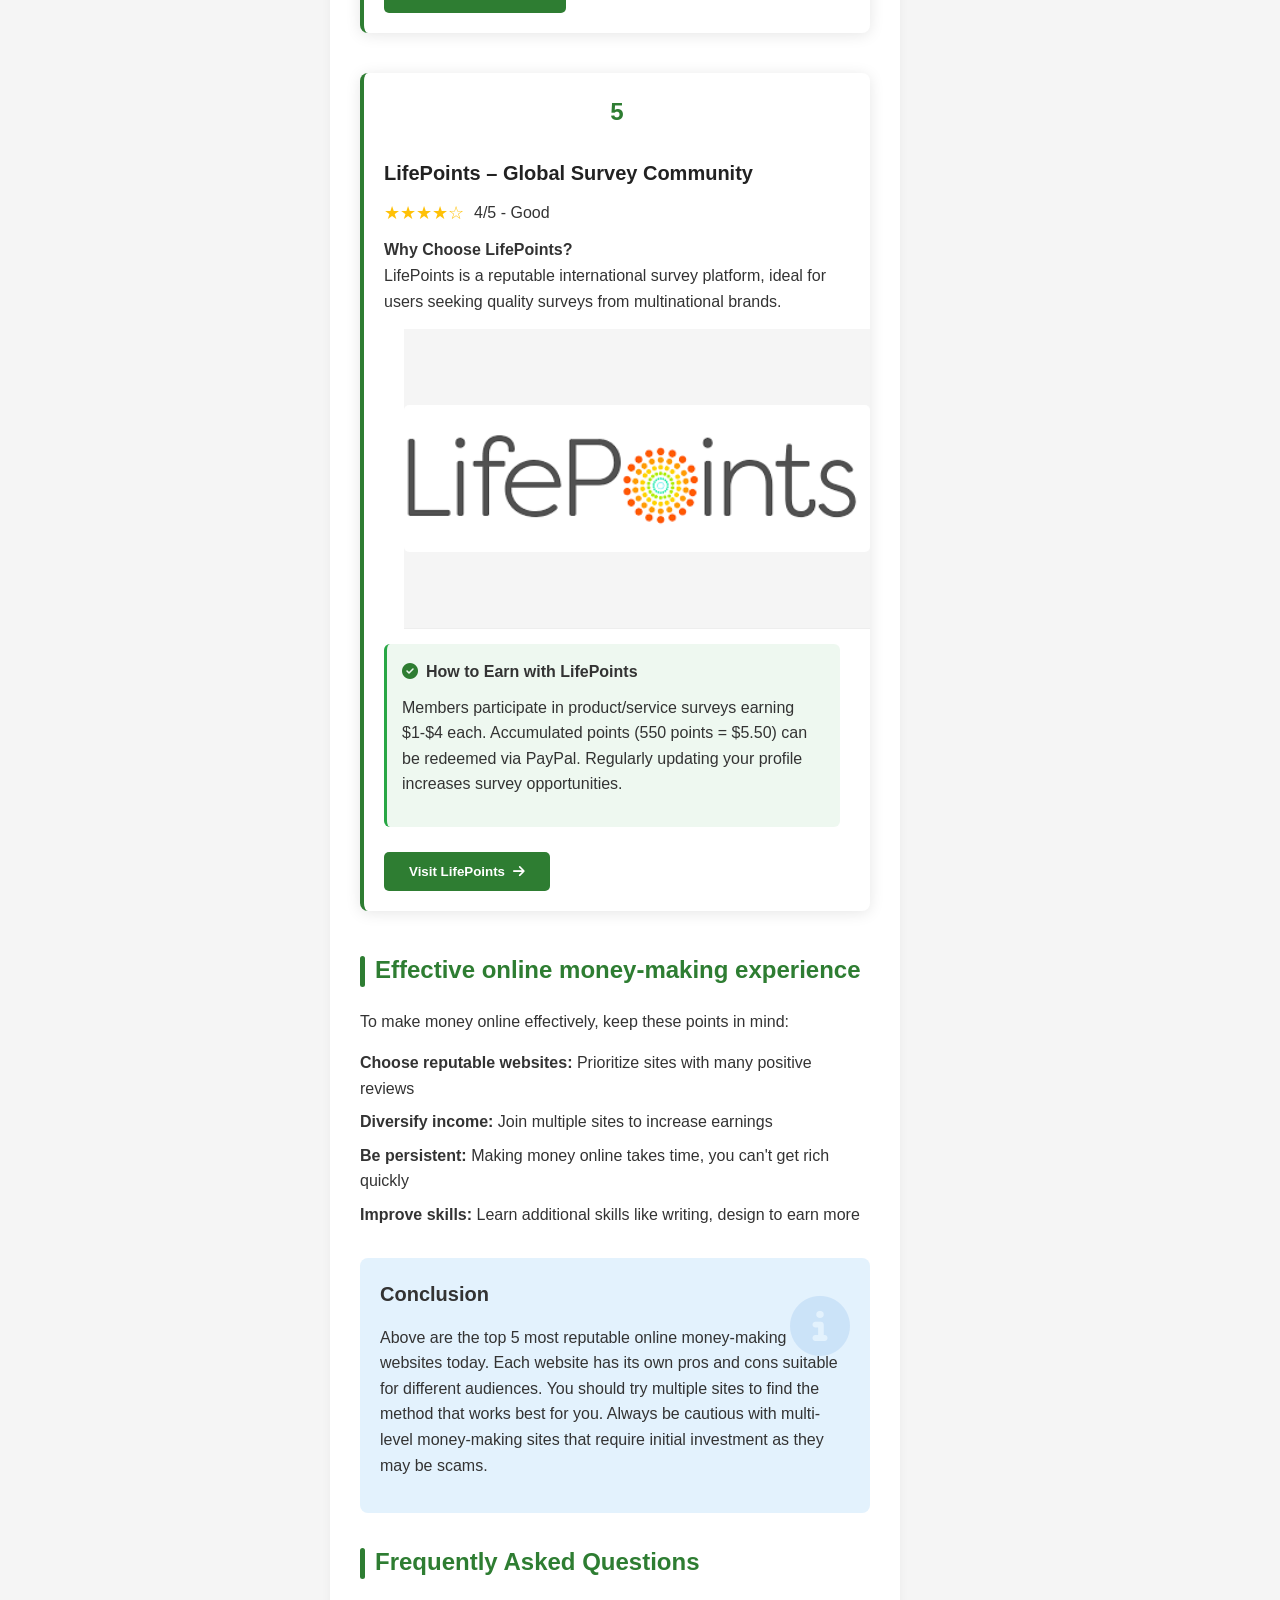
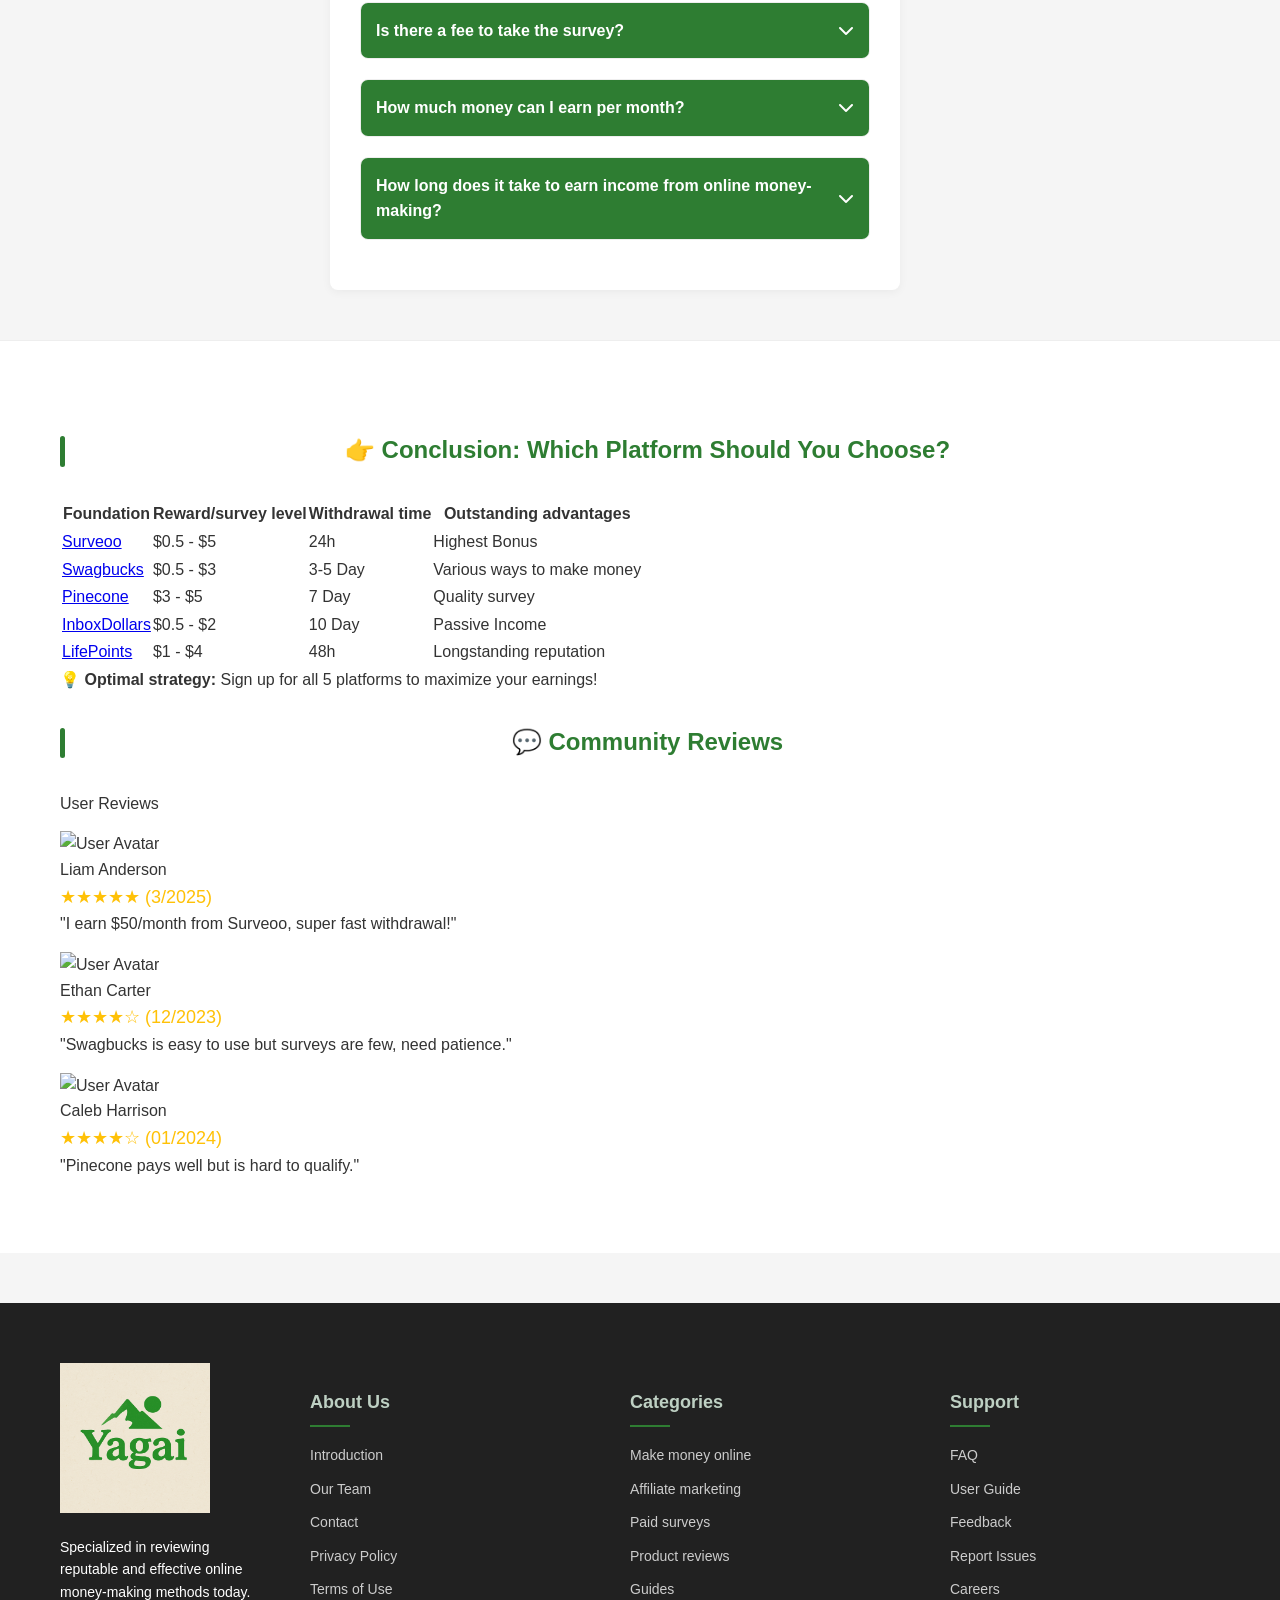
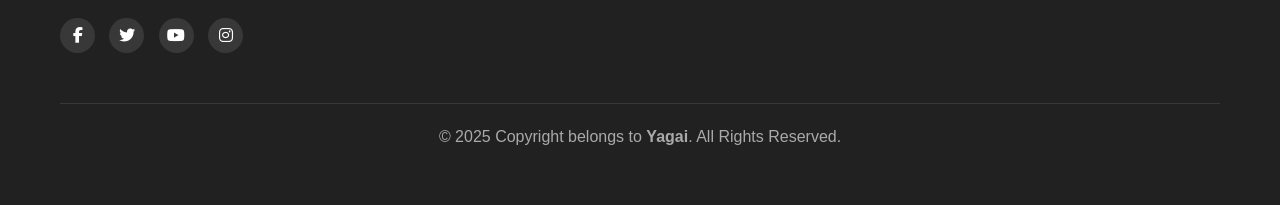
==== commit e7e3fcf5: "Update index.html" ====
--- a/index.html
+++ b/index.html
@@ -3,39 +3,57 @@
 <head>
     <meta charset="UTF-8">
     <meta name="viewport" content="width=device-width, initial-scale=1.0">
-    <title>Review of the Top Legitimate Online Money-Making Websites in 2024</title>
+    <title>The Ultimate Guide to the Best Legitimate Online Earning Platforms of 2025</title>
     <link rel="stylesheet" href="https://cdnjs.cloudflare.com/ajax/libs/font-awesome/6.4.0/css/all.min.css">
     <link rel="stylesheet" href="test1.css">
+    <meta name="description" content="Instructions on how to make money from affiliate marketing, Online investment tips, hot product reviews.">
+    <meta property="og:title" content="Making Money Blog - Make money online with Yagai">
+    <meta property="og:image" content="https://making-money-blog.netlify.app/thumbnail.png">
     <meta name="ppck-ver" content="dd9d8b29a60fdb5a1adfb98d3df5ed04" />
 </head>
 <body>
     <div class="loading-bar" id="loadingBar"></div>
     
-    <header>
-          <div class="header-container">
-            <div class="logo">
-                <img src="logo.png" alt="MoneyReview Logo">
-            </div>
-            
-            <button class="mobile-menu-btn" id="mobileMenuBtn">
-                <i class="fas fa-bars"></i>
-            </button>
-            
-            <nav class="main-nav" id="mainNav">
-                <ul>
-                    <li><a href="#"><i class="fas fa-home"></i> Home</a></li>
-                    <li><a href="#top5"><i class="fas fa-star"></i> Reviews</a></li>
-                    <li><a href="#faq"><i class="fas fa-question-circle"></i> FAQ</a></li>
-                    <li><a href="#reviews"><i class="fas fa-comment-alt"></i> Testimonials</a></li>
-                </ul>
-            </nav>
-        </div>
-    </header>
+    <header class="affiliate-header">
+  <div class="header-container">
+    <!-- Logo & Brand -->
+    <div class="header-brand">
+      <a href="/" class="logo-link">
+        <img src="logo.png" alt="Blog Logo" class="logo-img">
+      </a>
+      <span class="brand-slogan">Smart Money Strategies</span>
+    </div>
+
+    <!-- Main Navigation -->
+    <nav class="header-nav">
+      <ul class="nav-list">
+        <li class="nav-item"><a href="/" class="nav-link active">Blog</a></li>
+        <li class="nav-item dropdown">
+          <a href="/make-money" class="nav-link">Income Streams <span class="dropdown-icon">▼</span></a>
+          <ul class="dropdown-menu">
+            <li><a href="/affiliate-marketing">Affiliate Marketing</a></li>
+            <li><a href="/online-surveys">Paid Surveys</a></li>
+            <li><a href="/investing">Investing</a></li>
+          </ul>
+        </li>
+        <li class="nav-item"><a href="/reviews" class="nav-link">Product Reviews</a></li>
+        <li class="nav-item"><a href="/blog" class="nav-link">About</a></li>
+      </ul>
+    </nav>
+
+    <!-- Mobile Toggle -->
+    <button class="mobile-menu-toggle" aria-label="Toggle menu">
+      <span class="toggle-bar"></span>
+      <span class="toggle-bar"></span>
+      <span class="toggle-bar"></span>
+    </button>
+  </div>
+</header>
     
     <div class="container">
         <article>
             <div class="article-header">
-                <h1 id="articleTitle">Review of the Top Legitimate Online Money-Making Websites in 2024</h1>
+                <h1 id="articleTitle">The Ultimate Guide to the Best Legitimate Online Earning Platforms of 2025</h1>
                 <div class="meta">
                     <span class="author">Admin</span>
                     <span>Updated: <span id="updateDate">15/06/2024</span></span>
@@ -54,17 +72,11 @@
                 <nav class="side-menu" id="sideMenu">
                     <h3 class="menu-title">Website List</h3>
                     <ul class="menu-list">
-                        <li><a href="#website1" class="menu-link">1. Upwork</a></li>
-                        <li><a href="#website2" class="menu-link">2. Fiverr</a></li>
-                        <li><a href="#website3" class="menu-link">3. Toptal</a></li>
-                        <li><a href="#website4" class="menu-link">4. Freelancer.com</a></li>
-                        <li><a href="#website5" class="menu-link">5. Amazon Mechanical Turk (MTurk)</a></li>
-                        <li><a href="#website6" class="menu-link">6. Swagbucks</a></li>
-                        <li><a href="#website7" class="menu-link">7. Clickworker</a></li>
-                        <li><a href="#website8" class="menu-link">8. Appen</a></li>
-                        <li><a href="#website9" class="menu-link">9. UserTesting</a></li>
-                        <li><a href="#website10" class="menu-link">10. YouTube (AdSense)</a></li>
-
+                        <li><a href="#website1" class="menu-link">1. Surveoo</a></li>
+                        <li><a href="#website2" class="menu-link">2. Swagbucks</a></li>
+                        <li><a href="#website3" class="menu-link">3. Pinecone Research</a></li>
+                        <li><a href="#website4" class="menu-link">4. InboxDollars</a></li>
+                        <li><a href="#website5" class="menu-link">5. LifePoints</a></li>
                         <!-- Add other items similarly -->
                     </ul>
                 </nav>
@@ -83,329 +95,120 @@
                         <li><strong>Support:</strong> Enthusiastic support team with quick responses</li>
                     </ul>
                     <div id="top5">
-                    <h2>Top 10 best online money-making websites today</h2>
+                    <h2>Top 5 Must-Try Websites for Earning Money Online Today</h2>
                     
                     <div class="web-item" id="website1">
     <div class="web-rank">1</div>
     <div class="web-info">
-        <h3 class="web-name">Upwork - The Premier Freelance Marketplace</h3>
+        <h3 class="web-name">Surveoo – earn money online through paid surveys</h3>
         <div class="rating">
             <div class="stars">★★★★★</div>
             <span>5/5 - Excellent</span>
         </div>
-        <p>Upwork stands as the gold standard in freelance platforms, connecting millions of professionals with global clients. Evolving from Elance and oDesk, it has created a secure ecosystem with Escrow payment protection. Whether you're a developer, designer, or marketer, Upwork offers premium opportunities with top-tier earnings potential.</p>
+        <strong>Why Choose Surveoo?</strong>
+        <p>Surveoo is an ideal paid survey platform for those looking to earn extra income during their free time. Instead of creating complex content, you simply need to spend 10-15 minutes daily completing straightforward surveys. This earning method requires no special skills and is accessible to everyone.</p>
         <div class="web-image">
-          <img src="upwork.png" alt="Upwork" loading="lazy">
+          <img src="surveoo.png" alt="Surveoo" loading="lazy">
         </div>
         <div class="pros-cons">
             <div class="pros">
-                <h4>Advantages</h4>
-                <ul>
-                    <li>High-income potential ($10-$100+/hour).</li>
-                    <li>Multiple payment options (PayPal, Payoneer, bank transfer).</li>
-                    <li>Robust freelancer protection system.</li>
-                </ul>
-            </div>
-            <div class="cons">
-                <h4>Disadvantages</h4>
-                <ul>
-                    <li>Fierce competition requires strong portfolio.</li>
-                    <li>20% service fee for first $500 with a client.</li>
-                </ul>
-            </div>
-        </div>
-        <button class="visit-btn" onclick="visitWebsite('website1', 'https://www.upwork.com')">Visit Upwork</button>
+                <h4>How to Earn with Surveoo</h4>
+                <p>To start earning with Surveoo, first register for a free account and complete your personal profile thoroughly. Once logged in, the system will send suitable surveys to your email or display them directly on your dashboard. Each completed survey earns reward points that can be converted to cash via PayPal or popular gift cards. With consistent participation, you can typically earn between $50 to $100 per month.</p>
+            </div>
+        </div>
+        <button class="visit-btn" onclick="visitWebsite('website1', 'https://www.upwork.com')">Visit Surveoo</button>
     </div>
 </div>
 
 <div class="web-item" id="website2">
     <div class="web-rank">2</div>
     <div class="web-info">
-        <h3 class="web-name">Fiverr - The Creative Gig Economy Leader</h3>
+        <h3 class="web-name">Swagbucks – The Versatile Online Earning Platform</h3>
         <div class="rating">
             <div class="stars">★★★★★</div>
             <span>5/5 - Excellent</span>
         </div>
-        <p>What began as a $5 service marketplace now hosts premium gigs worth thousands. Fiverr's unique "buyer comes to you" model lets sellers showcase skills through optimized gig listings across 500+ categories.</p>
+        <strong>Why Choose Swagbucks?</strong>
+        <p>More than just a survey site, Swagbucks is a comprehensive "earning marketplace" offering multiple income streams. Perfect for users seeking diverse earning opportunities without monotony.</p>
         <div class="web-image">
-          <img src="fiverr.png" alt="Fiverr" loading="lazy">
+          <img src="swagbucks.png" alt="Swagbucks" loading="lazy">
         </div>
         <div class="pros-cons">
             <div class="pros">
-                <h4>Advantages</h4>
-                <ul>
-                    <li>Passive client acquisition.</li>
-                    <li>Transparent rating system.</li>
-                    <li>Fiverr Pro for elite freelancers.</li>
-                </ul>
-            </div>
-            <div class="cons">
-                <h4>Disadvantages</h4>
-                <ul>
-                    <li>20% platform commission.</li>
-                    <li>Pressure to maintain perfect ratings.</li>
-                </ul>
-            </div>
-        </div>
-        <button class="visit-btn" onclick="visitWebsite('website2', 'https://www.fiverr.com')">Visit Fiverr</button>
+                <h4>How to Earn with Swagbucks</h4>
+                <p>Swagbucks provides flexible earning methods including paid surveys ($0.5-$3 per survey), passive income from watching videos/listening to music, cashback shopping (1%-20% returns), mobile game rewards, and referral commissions. Earnings can be withdrawn via PayPal or redeemed as Amazon gift cards based on your preference.</p>
+            </div>
+        </div>
+        <button class="visit-btn" onclick="visitWebsite('website2', 'https://www.fiverr.com')">Visit Swagbucks</button>
     </div>
 </div>
 
 <div class="web-item" id="website3">
     <div class="web-rank">3</div>
     <div class="web-info">
-        <h3 class="web-name">Toptal - The Elite Talent Network</h3>
+        <h3 class="web-name">Pinecone Research – Premium High-Paying Surveys</h3>
         <div class="rating">
             <div class="stars">★★★★★</div>
             <span>5/5 - Excellent</span>
         </div>
-        <p>Toptal's rigorous screening accepts only the top 3% of applicants, creating an exclusive network where freelancers command $100-$200/hour working with Fortune 500 companies.</p>
+        <strong>Why Choose Pinecone Research?</strong>
+        <p>Pinecone Research specializes in premium surveys for users seeking higher earnings per survey. While the entry requirements are stricter, the rewards are substantially more attractive.</p>
         <div class="web-image">
-          <img src="toptal.png" alt="Toptal" loading="lazy">
+          <img src="pineconeresearch.png" alt="PineconeResearch" loading="lazy">
         </div>
         <div class="pros-cons">
             <div class="pros">
-                <h4>Advantages</h4>
-                <ul>
-                    <li>Premium projects & clients.</li>
-                    <li>Dedicated project managers.</li>
-                    <li>Timely payments.</li>
-                </ul>
-            </div>
-            <div class="cons">
-                <h4>Disadvantages</h4>
-                <ul>
-                    <li>Extremely selective process.</li>
-                    <li>Not beginner-friendly.</li>
-                </ul>
-            </div>
-        </div>
-        <button class="visit-btn" onclick="visitWebsite('website3', 'https://www.toptal.com')">Visit Toptal</button>
+                <h4>How to Earn with Pinecone Research</h4>
+                <p>After account registration and profile approval, members receive high-quality surveys from major brands paying $3-$5 each – significantly above market rates. Unique opportunities include receiving free products for testing and review. Payments are processed via PayPal or paper check upon request.</p>
+            </div>
+        </div>
+        <button class="visit-btn" onclick="visitWebsite('website3', 'https://www.toptal.com')">Visit Pinecone Research</button>
     </div>
 </div>
 
 <div class="web-item" id="website4">
     <div class="web-rank">4</div>
     <div class="web-info">
-        <h3 class="web-name">Freelancer.com - The Global Bidding Arena</h3>
+        <h3 class="web-name">InboxDollars – Earn Through Simple Tasks</h3>
         <div class="rating">
             <div class="stars">★★★★☆</div>
             <span>4.5/5 - Very Good</span>
         </div>
-        <p>This massive platform hosts everything from $10 microtasks to $50,000 projects, with contests adding gamified earning opportunities.</p>
+        <strong>Why Choose InboxDollars?</strong>
+        <p>InboxDollars is perfect for those wanting to earn online with minimal time investment, offering income opportunities as simple as reading emails or browsing the web.</p>
         <div class="web-image">
-          <img src="freelancer.png" alt="Freelancer" loading="lazy">
+          <img src="inboxdollars.jpg" alt="InboxDollars" loading="lazy">
         </div>
         <div class="pros-cons">
             <div class="pros">
-                <h4>Advantages</h4>
-                <ul>
-                    <li>Huge project volume.</li>
-                    <li>Multilingual interface.</li>
-                    <li>Good for beginners.</li>
-                </ul>
-            </div>
-            <div class="cons">
-                <h4>Disadvantages</h4>
-                <ul>
-                    <li>Heavy price competition.</li>
-                    <li>Complex fee structure.</li>
-                </ul>
-            </div>
-        </div>
-        <button class="visit-btn" onclick="visitWebsite('website4', 'https://www.freelancer.com')">Visit Freelancer</button>
+                <h4>How to Earn with InboxDollars</h4>
+                <p>Earning methods include paid emails ($0.02-$0.05 per email), short surveys, watching promotional videos, and cashback shopping. New members receive a $5 sign-up bonus. The $30 minimum threshold can be withdrawn via PayPal or paper check mailed to your address.</p>
+            </div>
+        </div>
+        <button class="visit-btn" onclick="visitWebsite('website4', 'https://www.freelancer.com')">Visit InboxDollars</button>
     </div>
 </div>
 
 <div class="web-item" id="website5">
     <div class="web-rank">5</div>
     <div class="web-info">
-        <h3 class="web-name">Amazon Mechanical Turk - The Microtask Giant</h3>
+        <h3 class="web-name">LifePoints – Global Survey Community</h3>
         <div class="rating">
-            <div class="stars">★★★☆☆</div>
-            <span>3.5/5 - Good</span>
-        </div>
-        <p>Amazon's hidden crowdsourcing platform pays for completing small digital tasks that AI still can't handle effectively.</p>
+            <div class="stars">★★★★☆</div>
+            <span>4/5 - Good</span>
+        </div>
+        <strong>Why Choose LifePoints?</strong>
+        <p>LifePoints is a reputable international survey platform, ideal for users seeking quality surveys from multinational brands.</p>
         <div class="web-image">
-          <img src="amazon.jpg" alt="MTurk" loading="lazy">
+          <img src="lifepoints.png" alt="LifePoints" loading="lazy">
         </div>
         <div class="pros-cons">
             <div class="pros">
-                <h4>Advantages</h4>
-                <ul>
-                    <li>No skill requirements.</li>
-                    <li>Instant Amazon credit cashouts.</li>
-                </ul>
-            </div>
-            <div class="cons">
-                <h4>Disadvantages</h4>
-                <ul>
-                    <li>Very low pay rates.</li>
-                    <li>Dated interface.</li>
-                </ul>
-            </div>
-        </div>
-        <button class="visit-btn" onclick="visitWebsite('website5', 'https://www.mturk.com')">Visit MTurk</button>
-    </div>
-</div>
-
-<div class="web-item" id="website6">
-    <div class="web-rank">6</div>
-    <div class="web-info">
-        <h3 class="web-name">Swagbucks - The Passive Earnings Hub</h3>
-        <div class="rating">
-            <div class="stars">★★★★☆</div>
-            <span>4/5 - Very Good</span>
-        </div>
-        <p>Earn by doing everyday online activities - watching videos, taking surveys, or even web searching.</p>
-        <div class="web-image">
-          <img src="swagbucks.png" alt="Swagbucks" loading="lazy">
-        </div>
-        <div class="pros-cons">
-            <div class="pros">
-                <h4>Advantages</h4>
-                <ul>
-                    <li>Multiple earning methods.</li>
-                    <li>$5 PayPal minimum.</li>
-                </ul>
-            </div>
-            <div class="cons">
-                <h4>Disadvantages</h4>
-                <ul>
-                    <li>Slow earnings.</li>
-                    <li>Some tedious surveys.</li>
-                </ul>
-            </div>
-        </div>
-        <button class="visit-btn" onclick="visitWebsite('website6', 'https://www.swagbucks.com')">Visit Swagbucks</button>
-    </div>
-</div>
-
-<div class="web-item" id="website7">
-    <div class="web-rank">7</div>
-    <div class="web-info">
-        <h3 class="web-name">Clickworker - The Microjob Powerhouse</h3>
-        <div class="rating">
-            <div class="stars">★★★★☆</div>
-            <span>4/5 - Very Good</span>
-        </div>
-        <p>This German platform specializes in short digital tasks, including Microsoft's UHRS projects with better pay than MTurk.</p>
-        <div class="web-image">
-          <img src="clickworker.png" alt="Clickworker" loading="lazy">
-        </div>
-        <div class="pros-cons">
-            <div class="pros">
-                <h4>Advantages</h4>
-                <ul>
-                    <li>Weekly PayPal payments.</li>
-                    <li>Better rates than MTurk.</li>
-                </ul>
-            </div>
-            <div class="cons">
-                <h4>Disadvantages</h4>
-                <ul>
-                    <li>Requires qualification tests.</li>
-                    <li>Work volume fluctuates.</li>
-                </ul>
-            </div>
-        </div>
-        <button class="visit-btn" onclick="visitWebsite('website7', 'https://www.clickworker.com')">Visit Clickworker</button>
-    </div>
-</div>
-
-<div class="web-item" id="website8">
-    <div class="web-rank">8</div>
-    <div class="web-info">
-        <h3 class="web-name">Appen - The AI Training Specialist</h3>
-        <div class="rating">
-            <div class="stars">★★★★★</div>
-            <span>5/5 - Excellent</span>
-        </div>
-        <p>Appen contracts workers to improve AI systems for tech giants through data annotation and evaluation tasks.</p>
-        <div class="web-image">
-          <img src="Appen.webp" alt="Appen" loading="lazy">
-        </div>
-        <div class="pros-cons">
-            <div class="pros">
-                <h4>Advantages</h4>
-                <ul>
-                    <li>Stable part-time income.</li>
-                    <li>Long-term projects.</li>
-                </ul>
-            </div>
-            <div class="cons">
-                <h4>Disadvantages</h4>
-                <ul>
-                    <li>Lengthy onboarding.</li>
-                    <li>Basic English required.</li>
-                </ul>
-            </div>
-        </div>
-        <button class="visit-btn" onclick="visitWebsite('website8', 'https://www.appen.com')">Visit Appen</button>
-    </div>
-</div>
-
-<div class="web-item" id="website9">
-    <div class="web-rank">9</div>
-    <div class="web-info">
-        <h3 class="web-name">UserTesting - The UX Feedback Platform</h3>
-        <div class="rating">
-            <div class="stars">★★★★☆</div>
-            <span>4.5/5 - Very Good</span>
-        </div>
-        <p>Get paid for sharing your honest reactions while using websites and apps.</p>
-        <div class="web-image">
-          <img src="user.webp" alt="UserTesting" loading="lazy">
-        </div>
-        <div class="pros-cons">
-            <div class="pros">
-                <h4>Advantages</h4>
-                <ul>
-                    <li>Easy $10-$30 per test.</li>
-                    <li>No special skills needed.</li>
-                </ul>
-            </div>
-            <div class="cons">
-                <h4>Disadvantages</h4>
-                <ul>
-                    <li>Limited test availability.</li>
-                    <li>Competitive sign-ups.</li>
-                </ul>
-            </div>
-        </div>
-        <button class="visit-btn" onclick="visitWebsite('website9', 'https://www.usertesting.com')">Visit UserTesting</button>
-    </div>
-</div>
-
-<div class="web-item" id="website10">
-    <div class="web-rank">10</div>
-    <div class="web-info">
-        <h3 class="web-name">YouTube - The Passive Income King</h3>
-        <div class="rating">
-            <div class="stars">★★★★★</div>
-            <span>5/5 - Excellent</span>
-        </div>
-        <p>The world's largest video platform offers multiple monetization streams for dedicated creators.</p>
-        <div class="web-image">
-          <img src="youtube.png" alt="YouTube" loading="lazy">
-        </div>
-        <div class="pros-cons">
-            <div class="pros">
-                <h4>Advantages</h4>
-                <ul>
-                    <li>Unlimited earning potential.</li>
-                    <li>Builds personal brand.</li>
-                </ul>
-            </div>
-            <div class="cons">
-                <h4>Disadvantages</h4>
-                <ul>
-                    <li>Requires significant effort.</li>
-                    <li>Takes months to monetize.</li>
-                </ul>
-            </div>
-        </div>
-        <button class="visit-btn" onclick="visitWebsite('website10', 'https://www.youtube.com')">Visit YouTube</button>
+                <h4>How to Earn with LifePoints</h4>
+                <p>Members participate in product/service surveys earning $1-$4 each. Accumulated points (550 points = $5.50) can be redeemed via PayPal. Regularly updating your profile increases survey opportunities.</p>
+            </div>
+        </div>
+        <button class="visit-btn" onclick="visitWebsite('website5', 'https://www.mturk.com')">Visit LifePoints</button>
     </div>
 </div>
                     
@@ -429,16 +232,16 @@
                     <h2 id="faq">Frequently Asked Questions</h2>
                     
                     <div class="faq-item">
-                        <div class="faq-question" onclick="toggleFAQ(this)">Is making money online really effective?</div>
+                        <div class="faq-question" onclick="toggleFAQ(this)">Is there a fee to take the survey?</div>
                         <div class="faq-answer">
-                            <p>Yes, but understand that making money online isn't a get-rich-quick scheme. You can earn extra income from a few hundred thousand to several million per month depending on time and effort invested.</p>
+                            <p>NO! All 100% free.</p>
                         </div>
                     </div>
                     
                     <div class="faq-item">
-                        <div class="faq-question" onclick="toggleFAQ(this)">Do I need to invest money to join money-making websites?</div>
+                        <div class="faq-question" onclick="toggleFAQ(this)">How much money can I earn per month?</div>
                         <div class="faq-answer">
-                            <p>Reputable money-making websites don't require you to invest money to participate. If any site asks for upfront payment, be cautious as it might be a scam.</p>
+                            <p>If you spend 1-2 hours/day, you can earn $100 - $300 depending on your diligence.</p>
                         </div>
                     </div>
                     
@@ -454,28 +257,29 @@
                     <h3 class="related-title">Related Articles</h3>
                     <div class="related-item">
                         <div class="related-image">
-                            <img src="topsurvey.png" alt="Related article" loading="lazy">
+                            <img src="test2.png" alt="Related article" loading="lazy">
+                            <a href="https://wedebeek.com/click?pid=3128&offer_id=18384"></a>
                         </div>
                         <div class="related-content">
-                            <h4><a href="https://wedebeek.com/click?pid=3128&offer_id=18660">How to Make Money with Paid Online Surveys</a></h4>
+                            <h4><a href="https://wedebeek.com/click?pid=3128&offer_id=18384">How to make money online without capital</a></h4>
                             <div class="related-date">10/06/2024</div>
                         </div>
                     </div>
                     <div class="related-item">
                         <div class="related-image">
-                            <img src="surveoo.jfif" alt="Related article" loading="lazy">
+                            <img src="test1.png" alt="Related article" loading="lazy">
                         </div>
                         <div class="related-content">
-                            <h4><a href="https://wedebeek.com/click?pid=3128&offer_id=18656">Respond to surveys and earn up to $210 a month</a></h4>
+                            <h4><a href="#">Top 10 money-making apps for smartphones</a></h4>
                             <div class="related-date">05/06/2024</div>
                         </div>
                     </div>
                     <div class="related-item">
                         <div class="related-image">
-                            <img src="clearvoice.png" alt="Related article" loading="lazy">
+                            <img src="test3.png" alt="Related article" loading="lazy">
                         </div>
                         <div class="related-content">
-                            <h4><a href="https://wedebeek.com/click?pid=3128&offer_id=18674">GET PAID TO TAKE SURVEYS AND SHARE YOUR OPINIONS ABOUT THE PRODUCTS AND SERVICES YOU USE EVERY DAY</a></h4>
+                            <h4><a href="#">Guide to making money from affiliate marketing</a></h4>
                             <div class="related-date">01/06/2024</div>
                         </div>
                     </div>
@@ -502,86 +306,101 @@
     </div>
     <section id="reviews" class="review-section">
     <div class="container">
-        <h2><i class="fas fa-comments"></i> User Reviews</h2>
         
         <!-- Review form -->
-        <div class="review-form">
-            <h3>Submit Your Review</h3>
-            <form id="reviewForm">
-                <div class="form-group">
-                    <label for="userName">Your Name:</label>
-                    <input type="text" id="userName" name="userName" required>
-                </div>
-                
-                <div class="form-group">
-                    <label for="userEmail">Email (optional):</label>
-                    <input type="email" id="userEmail" name="userEmail">
-                </div>
-                
-                <div class="form-group">
-                    <label>Your Rating:</label>
-                    <div class="rating-input">
-                        <span class="star" data-value="1"><i class="far fa-star"></i></span>
-                        <span class="star" data-value="2"><i class="far fa-star"></i></span>
-                        <span class="star" data-value="3"><i class="far fa-star"></i></span>
-                        <span class="star" data-value="4"><i class="far fa-star"></i></span>
-                        <span class="star" data-value="5"><i class="far fa-star"></i></span>
-                        <input type="hidden" id="ratingValue" name="rating" value="0">
-                    </div>
-                </div>
-                
-                <div class="form-group">
-                    <label for="reviewText">Review Content:</label>
-                    <textarea id="reviewText" name="reviewText" rows="4" required></textarea>
-                </div>
-                
-                <button type="submit" class="submit-btn">Submit Review</button>
-            </form>
-        </div>
+        <section class="platform-comparison">
+  <h2>👉 Conclusion: Which Platform Should You Choose?</h2>
+  <div class="table-container">
+    <table class="comparison-table">
+      <thead>
+        <tr>
+          <th>Foundation</th>
+          <th>Reward/survey level</th>
+          <th>Withdrawal time</th>
+          <th>Outstanding advantages</th>
+        </tr>
+      </thead>
+      <tbody>
+        <tr>
+          <td><a href="https://surveoo.com" target="_blank" rel="nofollow sponsored">Surveoo</a></td>
+          <td>$0.5 - $5</td>
+          <td>24h</td>
+          <td>Highest Bonus</td>
+        </tr>
+        <tr>
+          <td><a href="https://swagbucks.com" target="_blank" rel="nofollow sponsored">Swagbucks</a></td>
+          <td>$0.5 - $3</td>
+          <td>3-5 Day</td>
+          <td>Various ways to make money</td>
+        </tr>
+        <tr>
+          <td><a href="https://pineconeresearch.com" target="_blank" rel="nofollow sponsored">Pinecone</a></td>
+          <td>$3 - $5</td>
+          <td>7 Day</td>
+          <td>Quality survey</td>
+        </tr>
+        <tr>
+          <td><a href="https://inboxdollars.com" target="_blank" rel="nofollow sponsored">InboxDollars</a></td>
+          <td>$0.5 - $2</td>
+          <td>10 Day</td>
+          <td>Passive Income</td>
+        </tr>
+        <tr>
+          <td><a href="https://lifepointspanel.com" target="_blank" rel="nofollow sponsored">LifePoints</a></td>
+          <td>$1 - $4</td>
+          <td>48h</td>
+          <td>Longstanding reputation</td>
+        </tr>
+      </tbody>
+    </table>
+  </div>
+  <p class="tip"><strong>💡 Optimal strategy:</strong> Sign up for all 5 platforms to maximize your earnings!</p>
+</section>
         
-        <!-- Review list -->
-        <div class="review-list">
-            <h3>Community Reviews</h3>
-            <div class="reviews-container" id="reviewsContainer">
-                <!-- Reviews will be added here via JavaScript -->
-                <div class="review-item">
-                    <div class="review-header">
-                        <span class="review-author">Ethan Carter</span>
-                        <span class="review-date">15/06/2024</span>
-                        <div class="review-rating">
-                            <i class="fas fa-star"></i>
-                            <i class="fas fa-star"></i>
-                            <i class="fas fa-star"></i>
-                            <i class="fas fa-star"></i>
-                            <i class="far fa-star"></i>
-                            <span>4/5</span>
-                        </div>
-                    </div>
-                    <div class="review-content">
-                        <p>Very useful website, I've earned extra income from WebsiteABC. Thanks to the author for sharing!</p>
-                    </div>
-                </div>
-                
-                <div class="review-item">
-                    <div class="review-header">
-                        <span class="review-author">Sophia Reynolds</span>
-                        <span class="review-date">10/01/2024</span>
-                        <div class="review-rating">
-                            <i class="fas fa-star"></i>
-                            <i class="fas fa-star"></i>
-                            <i class="fas fa-star"></i>
-                            <i class="fas fa-star"></i>
-                            <i class="fas fa-star"></i>
-                            <span>5/5</span>
-                        </div>
-                    </div>
-                    <div class="review-content">
-                        <p>Detailed, informative article. I've tried and found MoneyMaker very effective for those with marketing skills.</p>
-                    </div>
-                </div>
-            </div>
-        </div>
-    </div>
+<!-- Review list -->
+ <section class="community-reviews">
+  <h2>💬 Community Reviews</h2>
+  <p class="subtitle">User Reviews</p>
+  
+  <div class="reviews-grid">
+    <!-- Review 1 -->
+    <div class="review-card">
+      <div class="reviewer-info">
+        <img src="https://i.pravatar.cc/80?img=1" alt="User Avatar" class="avatar">
+        <div class="reviewer-meta">
+          <span class="name">Liam Anderson</span>
+          <div class="stars">★★★★★ <span class="date">(3/2025)</span></div>
+        </div>
+      </div>
+      <p class="review-text">"I earn $50/month from Surveoo, super fast withdrawal!"</p>
+    </div>
+
+    <!-- Review 2 -->
+    <div class="review-card">
+      <div class="reviewer-info">
+        <img src="https://i.pravatar.cc/80?img=2" alt="User Avatar" class="avatar">
+        <div class="reviewer-meta">
+          <span class="name">Ethan Carter</span>
+          <div class="stars">★★★★☆ <span class="date">(12/2023)</span></div>
+        </div>
+      </div>
+      <p class="review-text">"Swagbucks is easy to use but surveys are few, need patience."</p>
+    </div>
+
+    <!-- Review 3 -->
+    <div class="review-card">
+      <div class="reviewer-info">
+        <img src="https://i.pravatar.cc/80?img=3" alt="User Avatar" class="avatar">
+        <div class="reviewer-meta">
+          <span class="name">Caleb Harrison</span>
+          <div class="stars">★★★★☆ <span class="date">(01/2024)</span></div>
+        </div>
+      </div>
+      <p class="review-text">"Pinecone pays well but is hard to qualify."</p>
+    </div>
+  </div>
+</section>
+        
 </section>
     <footer>
         <div class="container">
@@ -632,7 +451,7 @@
             </div>
             
             <div class="footer-bottom">
-                <p>&copy; 2024 Copyright belongs to <strong>MoneyReview</strong>. All Rights Reserved.</p>
+                <p>&copy; 2025 Copyright belongs to <strong>Yagai</strong>. All Rights Reserved.</p>
             </div>
         </div>
     </footer>
